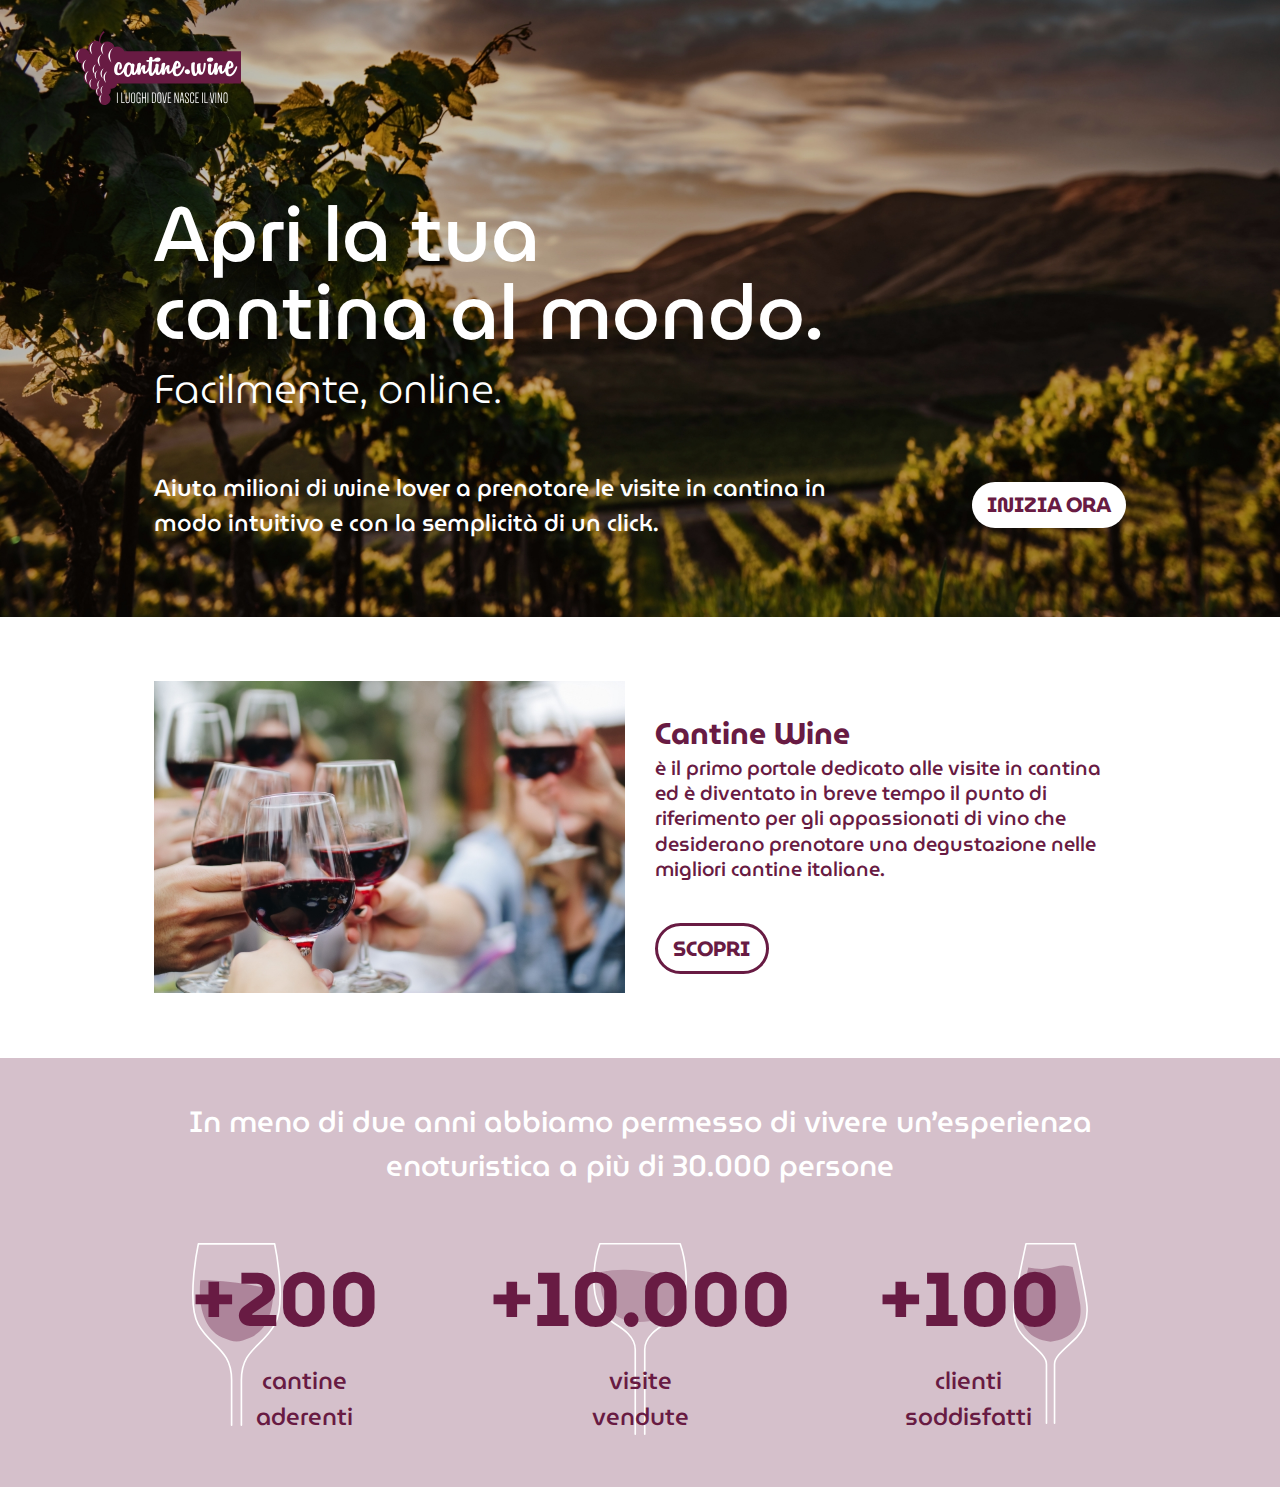
==== docs/index.html @ b85ba3fa "docs" ====
<!DOCTYPE html>
<html lang="en">
<head>
	<meta charset="UTF-8">
	<meta name="viewport" content="width=device-width, initial-scale=1.0">
	<meta http-equiv="X-UA-Compatible" content="ie=edge">
	<title>Cantine</title>
	
	<link href="https://fonts.googleapis.com/css2?family=MuseoModerno:wght@100;300;400;500;600;700;800;900&display=swap" rel="stylesheet">
<link rel="stylesheet" href="css/libs.min.css">
	<link rel="stylesheet" href="css/style.min.css">
</head>
<body>

<!-- start header -->
<header class="header">
	<div class="logo">
		<a href="/">
			<img src="img/logo.svg" alt="">
		</a>
	</div>
	<div class="header__content">
		<div class="container-fluid">
			<h1>Apri <br>la tua 
cantina <br>al mondo. 
</h1>
<div class="sub-title">
	Facilmente, online.
</div>
<div class="header__footer">
	<div class="header__footer-text">
		Aiuta milioni di wine lover a prenotare le visite in cantina in modo intuitivo e con la semplicità di un click. 
	</div>
	<div class="button">
		<a href="">
			INIZIA ORA
		</a>
		
	</div>
</div>
		</div>
		
	</div>
</header>
<!-- end header -->

<!-- start about -->
<section class="about">
	<div class="container-fluid">
		<div class="row">
			<div class="col-md-6">
			<img src="img/img1.jpg" alt="">
		</div>
		<div class="col-md-6">
			<div class="about__content">
				<div class="about-title">
					Cantine Wine 


				</div>
				<p>è il primo portale dedicato alle visite in cantina ed è diventato in breve tempo il punto di riferimento per gli appassionati di vino che desiderano prenotare una degustazione nelle migliori cantine italiane. </p>
				<div class="button button--transparent">
					<a href="">
						SCOPRI
					</a>
				</div>
			</div>
		</div>
		</div>
		
	</div>
</section>
<!-- end about -->

<div class="vine">
	<div class="container-fluid">
		<div class="vine__title">
			In meno di due anni abbiamo permesso di vivere un’esperienza enoturistica a più di 30.000 persone 
		</div>
		<div class="vine__items">
			<div class="vine__item">
				<div class="vine__item-content">
					<div class="vine-item__title">
					+200
				</div>
				<div class="vine-item__text">
					cantine <br>aderenti
				</div>
				<div class="vine-item__img">
					<img src="img/vine1.svg" alt="">
				</div>
				</div>

				
			</div>
			

			<div class="vine__item">
				<div class="vine__item-content">
					<div class="vine-item__title">
					+10.000
				</div>
				<div class="vine-item__text">
					visite <br> vendute
				</div>
				<div class="vine-item__img">
					<img src="img/vine2.svg" alt="">
				</div>
				</div>

				
			</div>

			<div class="vine__item">
				<div class="vine__item-content">
					<div class="vine-item__title">
					+100
				</div>
				<div class="vine-item__text">
					clienti <br>
soddisfatti
				</div>
				<div class="vine-item__img">
					<img src="img/vine3.svg" alt="">
				</div>
				</div>

				
			</div>
		</div>
	</div>
</div>

	<script src="https://ajax.googleapis.com/ajax/libs/jquery/3.4.1/jquery.min.js"></script>
	<script src="js/libs.min.js"></script>
	<script src="js/main.js"></script>
</body>
</html>
---- docs/css/libs.min.css ----
/*!
 * Bootstrap Grid v4.1.3 (https://getbootstrap.com/)
 * Copyright 2011-2018 The Bootstrap Authors
 * Copyright 2011-2018 Twitter, Inc.
 * Licensed under MIT (https://github.com/twbs/bootstrap/blob/master/LICENSE)
 */@-ms-viewport{width:device-width}html{-webkit-box-sizing:border-box;box-sizing:border-box;-ms-overflow-style:scrollbar}*,*::before,*::after{-webkit-box-sizing:inherit;box-sizing:inherit}.container{width:100%;padding-right:15px;padding-left:15px;margin-right:auto;margin-left:auto}@media (min-width: 576px){.container{max-width:540px}}@media (min-width: 768px){.container{max-width:720px}}@media (min-width: 992px){.container{max-width:960px}}@media (min-width: 1200px){.container{max-width:1140px}}.container-fluid{width:100%;padding-right:15px;padding-left:15px;margin-right:auto;margin-left:auto}.row{display:-ms-flexbox;display:-webkit-box;display:flex;-ms-flex-wrap:wrap;flex-wrap:wrap;margin-right:-15px;margin-left:-15px}.no-gutters{margin-right:0;margin-left:0}.no-gutters>.col,.no-gutters>[class*="col-"]{padding-right:0;padding-left:0}.col-1,.col-2,.col-3,.col-4,.col-5,.col-6,.col-7,.col-8,.col-9,.col-10,.col-11,.col-12,.col,.col-auto,.col-sm-1,.col-sm-2,.col-sm-3,.col-sm-4,.col-sm-5,.col-sm-6,.col-sm-7,.col-sm-8,.col-sm-9,.col-sm-10,.col-sm-11,.col-sm-12,.col-sm,.col-sm-auto,.col-md-1,.col-md-2,.col-md-3,.col-md-4,.col-md-5,.col-md-6,.col-md-7,.col-md-8,.col-md-9,.col-md-10,.col-md-11,.col-md-12,.col-md,.col-md-auto,.col-lg-1,.col-lg-2,.col-lg-3,.col-lg-4,.col-lg-5,.col-lg-6,.col-lg-7,.col-lg-8,.col-lg-9,.col-lg-10,.col-lg-11,.col-lg-12,.col-lg,.col-lg-auto,.col-xl-1,.col-xl-2,.col-xl-3,.col-xl-4,.col-xl-5,.col-xl-6,.col-xl-7,.col-xl-8,.col-xl-9,.col-xl-10,.col-xl-11,.col-xl-12,.col-xl,.col-xl-auto{position:relative;width:100%;min-height:1px;padding-right:15px;padding-left:15px}.col{-ms-flex-preferred-size:0;flex-basis:0;-ms-flex-positive:1;-webkit-box-flex:1;flex-grow:1;max-width:100%}.col-auto{-ms-flex:0 0 auto;-webkit-box-flex:0;flex:0 0 auto;width:auto;max-width:none}.col-1{-ms-flex:0 0 8.333333%;-webkit-box-flex:0;flex:0 0 8.333333%;max-width:8.333333%}.col-2{-ms-flex:0 0 16.666667%;-webkit-box-flex:0;flex:0 0 16.666667%;max-width:16.666667%}.col-3{-ms-flex:0 0 25%;-webkit-box-flex:0;flex:0 0 25%;max-width:25%}.col-4{-ms-flex:0 0 33.333333%;-webkit-box-flex:0;flex:0 0 33.333333%;max-width:33.333333%}.col-5{-ms-flex:0 0 41.666667%;-webkit-box-flex:0;flex:0 0 41.666667%;max-width:41.666667%}.col-6{-ms-flex:0 0 50%;-webkit-box-flex:0;flex:0 0 50%;max-width:50%}.col-7{-ms-flex:0 0 58.333333%;-webkit-box-flex:0;flex:0 0 58.333333%;max-width:58.333333%}.col-8{-ms-flex:0 0 66.666667%;-webkit-box-flex:0;flex:0 0 66.666667%;max-width:66.666667%}.col-9{-ms-flex:0 0 75%;-webkit-box-flex:0;flex:0 0 75%;max-width:75%}.col-10{-ms-flex:0 0 83.333333%;-webkit-box-flex:0;flex:0 0 83.333333%;max-width:83.333333%}.col-11{-ms-flex:0 0 91.666667%;-webkit-box-flex:0;flex:0 0 91.666667%;max-width:91.666667%}.col-12{-ms-flex:0 0 100%;-webkit-box-flex:0;flex:0 0 100%;max-width:100%}.order-first{-ms-flex-order:-1;-webkit-box-ordinal-group:0;order:-1}.order-last{-ms-flex-order:13;-webkit-box-ordinal-group:14;order:13}.order-0{-ms-flex-order:0;-webkit-box-ordinal-group:1;order:0}.order-1{-ms-flex-order:1;-webkit-box-ordinal-group:2;order:1}.order-2{-ms-flex-order:2;-webkit-box-ordinal-group:3;order:2}.order-3{-ms-flex-order:3;-webkit-box-ordinal-group:4;order:3}.order-4{-ms-flex-order:4;-webkit-box-ordinal-group:5;order:4}.order-5{-ms-flex-order:5;-webkit-box-ordinal-group:6;order:5}.order-6{-ms-flex-order:6;-webkit-box-ordinal-group:7;order:6}.order-7{-ms-flex-order:7;-webkit-box-ordinal-group:8;order:7}.order-8{-ms-flex-order:8;-webkit-box-ordinal-group:9;order:8}.order-9{-ms-flex-order:9;-webkit-box-ordinal-group:10;order:9}.order-10{-ms-flex-order:10;-webkit-box-ordinal-group:11;order:10}.order-11{-ms-flex-order:11;-webkit-box-ordinal-group:12;order:11}.order-12{-ms-flex-order:12;-webkit-box-ordinal-group:13;order:12}.offset-1{margin-left:8.333333%}.offset-2{margin-left:16.666667%}.offset-3{margin-left:25%}.offset-4{margin-left:33.333333%}.offset-5{margin-left:41.666667%}.offset-6{margin-left:50%}.offset-7{margin-left:58.333333%}.offset-8{margin-left:66.666667%}.offset-9{margin-left:75%}.offset-10{margin-left:83.333333%}.offset-11{margin-left:91.666667%}@media (min-width: 576px){.col-sm{-ms-flex-preferred-size:0;flex-basis:0;-ms-flex-positive:1;-webkit-box-flex:1;flex-grow:1;max-width:100%}.col-sm-auto{-ms-flex:0 0 auto;-webkit-box-flex:0;flex:0 0 auto;width:auto;max-width:none}.col-sm-1{-ms-flex:0 0 8.333333%;-webkit-box-flex:0;flex:0 0 8.333333%;max-width:8.333333%}.col-sm-2{-ms-flex:0 0 16.666667%;-webkit-box-flex:0;flex:0 0 16.666667%;max-width:16.666667%}.col-sm-3{-ms-flex:0 0 25%;-webkit-box-flex:0;flex:0 0 25%;max-width:25%}.col-sm-4{-ms-flex:0 0 33.333333%;-webkit-box-flex:0;flex:0 0 33.333333%;max-width:33.333333%}.col-sm-5{-ms-flex:0 0 41.666667%;-webkit-box-flex:0;flex:0 0 41.666667%;max-width:41.666667%}.col-sm-6{-ms-flex:0 0 50%;-webkit-box-flex:0;flex:0 0 50%;max-width:50%}.col-sm-7{-ms-flex:0 0 58.333333%;-webkit-box-flex:0;flex:0 0 58.333333%;max-width:58.333333%}.col-sm-8{-ms-flex:0 0 66.666667%;-webkit-box-flex:0;flex:0 0 66.666667%;max-width:66.666667%}.col-sm-9{-ms-flex:0 0 75%;-webkit-box-flex:0;flex:0 0 75%;max-width:75%}.col-sm-10{-ms-flex:0 0 83.333333%;-webkit-box-flex:0;flex:0 0 83.333333%;max-width:83.333333%}.col-sm-11{-ms-flex:0 0 91.666667%;-webkit-box-flex:0;flex:0 0 91.666667%;max-width:91.666667%}.col-sm-12{-ms-flex:0 0 100%;-webkit-box-flex:0;flex:0 0 100%;max-width:100%}.order-sm-first{-ms-flex-order:-1;-webkit-box-ordinal-group:0;order:-1}.order-sm-last{-ms-flex-order:13;-webkit-box-ordinal-group:14;order:13}.order-sm-0{-ms-flex-order:0;-webkit-box-ordinal-group:1;order:0}.order-sm-1{-ms-flex-order:1;-webkit-box-ordinal-group:2;order:1}.order-sm-2{-ms-flex-order:2;-webkit-box-ordinal-group:3;order:2}.order-sm-3{-ms-flex-order:3;-webkit-box-ordinal-group:4;order:3}.order-sm-4{-ms-flex-order:4;-webkit-box-ordinal-group:5;order:4}.order-sm-5{-ms-flex-order:5;-webkit-box-ordinal-group:6;order:5}.order-sm-6{-ms-flex-order:6;-webkit-box-ordinal-group:7;order:6}.order-sm-7{-ms-flex-order:7;-webkit-box-ordinal-group:8;order:7}.order-sm-8{-ms-flex-order:8;-webkit-box-ordinal-group:9;order:8}.order-sm-9{-ms-flex-order:9;-webkit-box-ordinal-group:10;order:9}.order-sm-10{-ms-flex-order:10;-webkit-box-ordinal-group:11;order:10}.order-sm-11{-ms-flex-order:11;-webkit-box-ordinal-group:12;order:11}.order-sm-12{-ms-flex-order:12;-webkit-box-ordinal-group:13;order:12}.offset-sm-0{margin-left:0}.offset-sm-1{margin-left:8.333333%}.offset-sm-2{margin-left:16.666667%}.offset-sm-3{margin-left:25%}.offset-sm-4{margin-left:33.333333%}.offset-sm-5{margin-left:41.666667%}.offset-sm-6{margin-left:50%}.offset-sm-7{margin-left:58.333333%}.offset-sm-8{margin-left:66.666667%}.offset-sm-9{margin-left:75%}.offset-sm-10{margin-left:83.333333%}.offset-sm-11{margin-left:91.666667%}}@media (min-width: 768px){.col-md{-ms-flex-preferred-size:0;flex-basis:0;-ms-flex-positive:1;-webkit-box-flex:1;flex-grow:1;max-width:100%}.col-md-auto{-ms-flex:0 0 auto;-webkit-box-flex:0;flex:0 0 auto;width:auto;max-width:none}.col-md-1{-ms-flex:0 0 8.333333%;-webkit-box-flex:0;flex:0 0 8.333333%;max-width:8.333333%}.col-md-2{-ms-flex:0 0 16.666667%;-webkit-box-flex:0;flex:0 0 16.666667%;max-width:16.666667%}.col-md-3{-ms-flex:0 0 25%;-webkit-box-flex:0;flex:0 0 25%;max-width:25%}.col-md-4{-ms-flex:0 0 33.333333%;-webkit-box-flex:0;flex:0 0 33.333333%;max-width:33.333333%}.col-md-5{-ms-flex:0 0 41.666667%;-webkit-box-flex:0;flex:0 0 41.666667%;max-width:41.666667%}.col-md-6{-ms-flex:0 0 50%;-webkit-box-flex:0;flex:0 0 50%;max-width:50%}.col-md-7{-ms-flex:0 0 58.333333%;-webkit-box-flex:0;flex:0 0 58.333333%;max-width:58.333333%}.col-md-8{-ms-flex:0 0 66.666667%;-webkit-box-flex:0;flex:0 0 66.666667%;max-width:66.666667%}.col-md-9{-ms-flex:0 0 75%;-webkit-box-flex:0;flex:0 0 75%;max-width:75%}.col-md-10{-ms-flex:0 0 83.333333%;-webkit-box-flex:0;flex:0 0 83.333333%;max-width:83.333333%}.col-md-11{-ms-flex:0 0 91.666667%;-webkit-box-flex:0;flex:0 0 91.666667%;max-width:91.666667%}.col-md-12{-ms-flex:0 0 100%;-webkit-box-flex:0;flex:0 0 100%;max-width:100%}.order-md-first{-ms-flex-order:-1;-webkit-box-ordinal-group:0;order:-1}.order-md-last{-ms-flex-order:13;-webkit-box-ordinal-group:14;order:13}.order-md-0{-ms-flex-order:0;-webkit-box-ordinal-group:1;order:0}.order-md-1{-ms-flex-order:1;-webkit-box-ordinal-group:2;order:1}.order-md-2{-ms-flex-order:2;-webkit-box-ordinal-group:3;order:2}.order-md-3{-ms-flex-order:3;-webkit-box-ordinal-group:4;order:3}.order-md-4{-ms-flex-order:4;-webkit-box-ordinal-group:5;order:4}.order-md-5{-ms-flex-order:5;-webkit-box-ordinal-group:6;order:5}.order-md-6{-ms-flex-order:6;-webkit-box-ordinal-group:7;order:6}.order-md-7{-ms-flex-order:7;-webkit-box-ordinal-group:8;order:7}.order-md-8{-ms-flex-order:8;-webkit-box-ordinal-group:9;order:8}.order-md-9{-ms-flex-order:9;-webkit-box-ordinal-group:10;order:9}.order-md-10{-ms-flex-order:10;-webkit-box-ordinal-group:11;order:10}.order-md-11{-ms-flex-order:11;-webkit-box-ordinal-group:12;order:11}.order-md-12{-ms-flex-order:12;-webkit-box-ordinal-group:13;order:12}.offset-md-0{margin-left:0}.offset-md-1{margin-left:8.333333%}.offset-md-2{margin-left:16.666667%}.offset-md-3{margin-left:25%}.offset-md-4{margin-left:33.333333%}.offset-md-5{margin-left:41.666667%}.offset-md-6{margin-left:50%}.offset-md-7{margin-left:58.333333%}.offset-md-8{margin-left:66.666667%}.offset-md-9{margin-left:75%}.offset-md-10{margin-left:83.333333%}.offset-md-11{margin-left:91.666667%}}@media (min-width: 992px){.col-lg{-ms-flex-preferred-size:0;flex-basis:0;-ms-flex-positive:1;-webkit-box-flex:1;flex-grow:1;max-width:100%}.col-lg-auto{-ms-flex:0 0 auto;-webkit-box-flex:0;flex:0 0 auto;width:auto;max-width:none}.col-lg-1{-ms-flex:0 0 8.333333%;-webkit-box-flex:0;flex:0 0 8.333333%;max-width:8.333333%}.col-lg-2{-ms-flex:0 0 16.666667%;-webkit-box-flex:0;flex:0 0 16.666667%;max-width:16.666667%}.col-lg-3{-ms-flex:0 0 25%;-webkit-box-flex:0;flex:0 0 25%;max-width:25%}.col-lg-4{-ms-flex:0 0 33.333333%;-webkit-box-flex:0;flex:0 0 33.333333%;max-width:33.333333%}.col-lg-5{-ms-flex:0 0 41.666667%;-webkit-box-flex:0;flex:0 0 41.666667%;max-width:41.666667%}.col-lg-6{-ms-flex:0 0 50%;-webkit-box-flex:0;flex:0 0 50%;max-width:50%}.col-lg-7{-ms-flex:0 0 58.333333%;-webkit-box-flex:0;flex:0 0 58.333333%;max-width:58.333333%}.col-lg-8{-ms-flex:0 0 66.666667%;-webkit-box-flex:0;flex:0 0 66.666667%;max-width:66.666667%}.col-lg-9{-ms-flex:0 0 75%;-webkit-box-flex:0;flex:0 0 75%;max-width:75%}.col-lg-10{-ms-flex:0 0 83.333333%;-webkit-box-flex:0;flex:0 0 83.333333%;max-width:83.333333%}.col-lg-11{-ms-flex:0 0 91.666667%;-webkit-box-flex:0;flex:0 0 91.666667%;max-width:91.666667%}.col-lg-12{-ms-flex:0 0 100%;-webkit-box-flex:0;flex:0 0 100%;max-width:100%}.order-lg-first{-ms-flex-order:-1;-webkit-box-ordinal-group:0;order:-1}.order-lg-last{-ms-flex-order:13;-webkit-box-ordinal-group:14;order:13}.order-lg-0{-ms-flex-order:0;-webkit-box-ordinal-group:1;order:0}.order-lg-1{-ms-flex-order:1;-webkit-box-ordinal-group:2;order:1}.order-lg-2{-ms-flex-order:2;-webkit-box-ordinal-group:3;order:2}.order-lg-3{-ms-flex-order:3;-webkit-box-ordinal-group:4;order:3}.order-lg-4{-ms-flex-order:4;-webkit-box-ordinal-group:5;order:4}.order-lg-5{-ms-flex-order:5;-webkit-box-ordinal-group:6;order:5}.order-lg-6{-ms-flex-order:6;-webkit-box-ordinal-group:7;order:6}.order-lg-7{-ms-flex-order:7;-webkit-box-ordinal-group:8;order:7}.order-lg-8{-ms-flex-order:8;-webkit-box-ordinal-group:9;order:8}.order-lg-9{-ms-flex-order:9;-webkit-box-ordinal-group:10;order:9}.order-lg-10{-ms-flex-order:10;-webkit-box-ordinal-group:11;order:10}.order-lg-11{-ms-flex-order:11;-webkit-box-ordinal-group:12;order:11}.order-lg-12{-ms-flex-order:12;-webkit-box-ordinal-group:13;order:12}.offset-lg-0{margin-left:0}.offset-lg-1{margin-left:8.333333%}.offset-lg-2{margin-left:16.666667%}.offset-lg-3{margin-left:25%}.offset-lg-4{margin-left:33.333333%}.offset-lg-5{margin-left:41.666667%}.offset-lg-6{margin-left:50%}.offset-lg-7{margin-left:58.333333%}.offset-lg-8{margin-left:66.666667%}.offset-lg-9{margin-left:75%}.offset-lg-10{margin-left:83.333333%}.offset-lg-11{margin-left:91.666667%}}@media (min-width: 1200px){.col-xl{-ms-flex-preferred-size:0;flex-basis:0;-ms-flex-positive:1;-webkit-box-flex:1;flex-grow:1;max-width:100%}.col-xl-auto{-ms-flex:0 0 auto;-webkit-box-flex:0;flex:0 0 auto;width:auto;max-width:none}.col-xl-1{-ms-flex:0 0 8.333333%;-webkit-box-flex:0;flex:0 0 8.333333%;max-width:8.333333%}.col-xl-2{-ms-flex:0 0 16.666667%;-webkit-box-flex:0;flex:0 0 16.666667%;max-width:16.666667%}.col-xl-3{-ms-flex:0 0 25%;-webkit-box-flex:0;flex:0 0 25%;max-width:25%}.col-xl-4{-ms-flex:0 0 33.333333%;-webkit-box-flex:0;flex:0 0 33.333333%;max-width:33.333333%}.col-xl-5{-ms-flex:0 0 41.666667%;-webkit-box-flex:0;flex:0 0 41.666667%;max-width:41.666667%}.col-xl-6{-ms-flex:0 0 50%;-webkit-box-flex:0;flex:0 0 50%;max-width:50%}.col-xl-7{-ms-flex:0 0 58.333333%;-webkit-box-flex:0;flex:0 0 58.333333%;max-width:58.333333%}.col-xl-8{-ms-flex:0 0 66.666667%;-webkit-box-flex:0;flex:0 0 66.666667%;max-width:66.666667%}.col-xl-9{-ms-flex:0 0 75%;-webkit-box-flex:0;flex:0 0 75%;max-width:75%}.col-xl-10{-ms-flex:0 0 83.333333%;-webkit-box-flex:0;flex:0 0 83.333333%;max-width:83.333333%}.col-xl-11{-ms-flex:0 0 91.666667%;-webkit-box-flex:0;flex:0 0 91.666667%;max-width:91.666667%}.col-xl-12{-ms-flex:0 0 100%;-webkit-box-flex:0;flex:0 0 100%;max-width:100%}.order-xl-first{-ms-flex-order:-1;-webkit-box-ordinal-group:0;order:-1}.order-xl-last{-ms-flex-order:13;-webkit-box-ordinal-group:14;order:13}.order-xl-0{-ms-flex-order:0;-webkit-box-ordinal-group:1;order:0}.order-xl-1{-ms-flex-order:1;-webkit-box-ordinal-group:2;order:1}.order-xl-2{-ms-flex-order:2;-webkit-box-ordinal-group:3;order:2}.order-xl-3{-ms-flex-order:3;-webkit-box-ordinal-group:4;order:3}.order-xl-4{-ms-flex-order:4;-webkit-box-ordinal-group:5;order:4}.order-xl-5{-ms-flex-order:5;-webkit-box-ordinal-group:6;order:5}.order-xl-6{-ms-flex-order:6;-webkit-box-ordinal-group:7;order:6}.order-xl-7{-ms-flex-order:7;-webkit-box-ordinal-group:8;order:7}.order-xl-8{-ms-flex-order:8;-webkit-box-ordinal-group:9;order:8}.order-xl-9{-ms-flex-order:9;-webkit-box-ordinal-group:10;order:9}.order-xl-10{-ms-flex-order:10;-webkit-box-ordinal-group:11;order:10}.order-xl-11{-ms-flex-order:11;-webkit-box-ordinal-group:12;order:11}.order-xl-12{-ms-flex-order:12;-webkit-box-ordinal-group:13;order:12}.offset-xl-0{margin-left:0}.offset-xl-1{margin-left:8.333333%}.offset-xl-2{margin-left:16.666667%}.offset-xl-3{margin-left:25%}.offset-xl-4{margin-left:33.333333%}.offset-xl-5{margin-left:41.666667%}.offset-xl-6{margin-left:50%}.offset-xl-7{margin-left:58.333333%}.offset-xl-8{margin-left:66.666667%}.offset-xl-9{margin-left:75%}.offset-xl-10{margin-left:83.333333%}.offset-xl-11{margin-left:91.666667%}}.d-none{display:none !important}.d-inline{display:inline !important}.d-inline-block{display:inline-block !important}.d-block{display:block !important}.d-table{display:table !important}.d-table-row{display:table-row !important}.d-table-cell{display:table-cell !important}.d-flex{display:-ms-flexbox !important;display:-webkit-box !important;display:flex !important}.d-inline-flex{display:-ms-inline-flexbox !important;display:-webkit-inline-box !important;display:inline-flex !important}@media (min-width: 576px){.d-sm-none{display:none !important}.d-sm-inline{display:inline !important}.d-sm-inline-block{display:inline-block !important}.d-sm-block{display:block !important}.d-sm-table{display:table !important}.d-sm-table-row{display:table-row !important}.d-sm-table-cell{display:table-cell !important}.d-sm-flex{display:-ms-flexbox !important;display:-webkit-box !important;display:flex !important}.d-sm-inline-flex{display:-ms-inline-flexbox !important;display:-webkit-inline-box !important;display:inline-flex !important}}@media (min-width: 768px){.d-md-none{display:none !important}.d-md-inline{display:inline !important}.d-md-inline-block{display:inline-block !important}.d-md-block{display:block !important}.d-md-table{display:table !important}.d-md-table-row{display:table-row !important}.d-md-table-cell{display:table-cell !important}.d-md-flex{display:-ms-flexbox !important;display:-webkit-box !important;display:flex !important}.d-md-inline-flex{display:-ms-inline-flexbox !important;display:-webkit-inline-box !important;display:inline-flex !important}}@media (min-width: 992px){.d-lg-none{display:none !important}.d-lg-inline{display:inline !important}.d-lg-inline-block{display:inline-block !important}.d-lg-block{display:block !important}.d-lg-table{display:table !important}.d-lg-table-row{display:table-row !important}.d-lg-table-cell{display:table-cell !important}.d-lg-flex{display:-ms-flexbox !important;display:-webkit-box !important;display:flex !important}.d-lg-inline-flex{display:-ms-inline-flexbox !important;display:-webkit-inline-box !important;display:inline-flex !important}}@media (min-width: 1200px){.d-xl-none{display:none !important}.d-xl-inline{display:inline !important}.d-xl-inline-block{display:inline-block !important}.d-xl-block{display:block !important}.d-xl-table{display:table !important}.d-xl-table-row{display:table-row !important}.d-xl-table-cell{display:table-cell !important}.d-xl-flex{display:-ms-flexbox !important;display:-webkit-box !important;display:flex !important}.d-xl-inline-flex{display:-ms-inline-flexbox !important;display:-webkit-inline-box !important;display:inline-flex !important}}@media print{.d-print-none{display:none !important}.d-print-inline{display:inline !important}.d-print-inline-block{display:inline-block !important}.d-print-block{display:block !important}.d-print-table{display:table !important}.d-print-table-row{display:table-row !important}.d-print-table-cell{display:table-cell !important}.d-print-flex{display:-ms-flexbox !important;display:-webkit-box !important;display:flex !important}.d-print-inline-flex{display:-ms-inline-flexbox !important;display:-webkit-inline-box !important;display:inline-flex !important}}.flex-row{-ms-flex-direction:row !important;-webkit-box-orient:horizontal !important;-webkit-box-direction:normal !important;flex-direction:row !important}.flex-column{-ms-flex-direction:column !important;-webkit-box-orient:vertical !important;-webkit-box-direction:normal !important;flex-direction:column !important}.flex-row-reverse{-ms-flex-direction:row-reverse !important;-webkit-box-orient:horizontal !important;-webkit-box-direction:reverse !important;flex-direction:row-reverse !important}.flex-column-reverse{-ms-flex-direction:column-reverse !important;-webkit-box-orient:vertical !important;-webkit-box-direction:reverse !important;flex-direction:column-reverse !important}.flex-wrap{-ms-flex-wrap:wrap !important;flex-wrap:wrap !important}.flex-nowrap{-ms-flex-wrap:nowrap !important;flex-wrap:nowrap !important}.flex-wrap-reverse{-ms-flex-wrap:wrap-reverse !important;flex-wrap:wrap-reverse !important}.flex-fill{-ms-flex:1 1 auto !important;-webkit-box-flex:1 !important;flex:1 1 auto !important}.flex-grow-0{-ms-flex-positive:0 !important;-webkit-box-flex:0 !important;flex-grow:0 !important}.flex-grow-1{-ms-flex-positive:1 !important;-webkit-box-flex:1 !important;flex-grow:1 !important}.flex-shrink-0{-ms-flex-negative:0 !important;flex-shrink:0 !important}.flex-shrink-1{-ms-flex-negative:1 !important;flex-shrink:1 !important}.justify-content-start{-ms-flex-pack:start !important;-webkit-box-pack:start !important;justify-content:flex-start !important}.justify-content-end{-ms-flex-pack:end !important;-webkit-box-pack:end !important;justify-content:flex-end !important}.justify-content-center{-ms-flex-pack:center !important;-webkit-box-pack:center !important;justify-content:center !important}.justify-content-between{-ms-flex-pack:justify !important;-webkit-box-pack:justify !important;justify-content:space-between !important}.justify-content-around{-ms-flex-pack:distribute !important;justify-content:space-around !important}.align-items-start{-ms-flex-align:start !important;-webkit-box-align:start !important;align-items:flex-start !important}.align-items-end{-ms-flex-align:end !important;-webkit-box-align:end !important;align-items:flex-end !important}.align-items-center{-ms-flex-align:center !important;-webkit-box-align:center !important;align-items:center !important}.align-items-baseline{-ms-flex-align:baseline !important;-webkit-box-align:baseline !important;align-items:baseline !important}.align-items-stretch{-ms-flex-align:stretch !important;-webkit-box-align:stretch !important;align-items:stretch !important}.align-content-start{-ms-flex-line-pack:start !important;align-content:flex-start !important}.align-content-end{-ms-flex-line-pack:end !important;align-content:flex-end !important}.align-content-center{-ms-flex-line-pack:center !important;align-content:center !important}.align-content-between{-ms-flex-line-pack:justify !important;align-content:space-between !important}.align-content-around{-ms-flex-line-pack:distribute !important;align-content:space-around !important}.align-content-stretch{-ms-flex-line-pack:stretch !important;align-content:stretch !important}.align-self-auto{-ms-flex-item-align:auto !important;align-self:auto !important}.align-self-start{-ms-flex-item-align:start !important;align-self:flex-start !important}.align-self-end{-ms-flex-item-align:end !important;align-self:flex-end !important}.align-self-center{-ms-flex-item-align:center !important;align-self:center !important}.align-self-baseline{-ms-flex-item-align:baseline !important;align-self:baseline !important}.align-self-stretch{-ms-flex-item-align:stretch !important;align-self:stretch !important}@media (min-width: 576px){.flex-sm-row{-ms-flex-direction:row !important;-webkit-box-orient:horizontal !important;-webkit-box-direction:normal !important;flex-direction:row !important}.flex-sm-column{-ms-flex-direction:column !important;-webkit-box-orient:vertical !important;-webkit-box-direction:normal !important;flex-direction:column !important}.flex-sm-row-reverse{-ms-flex-direction:row-reverse !important;-webkit-box-orient:horizontal !important;-webkit-box-direction:reverse !important;flex-direction:row-reverse !important}.flex-sm-column-reverse{-ms-flex-direction:column-reverse !important;-webkit-box-orient:vertical !important;-webkit-box-direction:reverse !important;flex-direction:column-reverse !important}.flex-sm-wrap{-ms-flex-wrap:wrap !important;flex-wrap:wrap !important}.flex-sm-nowrap{-ms-flex-wrap:nowrap !important;flex-wrap:nowrap !important}.flex-sm-wrap-reverse{-ms-flex-wrap:wrap-reverse !important;flex-wrap:wrap-reverse !important}.flex-sm-fill{-ms-flex:1 1 auto !important;-webkit-box-flex:1 !important;flex:1 1 auto !important}.flex-sm-grow-0{-ms-flex-positive:0 !important;-webkit-box-flex:0 !important;flex-grow:0 !important}.flex-sm-grow-1{-ms-flex-positive:1 !important;-webkit-box-flex:1 !important;flex-grow:1 !important}.flex-sm-shrink-0{-ms-flex-negative:0 !important;flex-shrink:0 !important}.flex-sm-shrink-1{-ms-flex-negative:1 !important;flex-shrink:1 !important}.justify-content-sm-start{-ms-flex-pack:start !important;-webkit-box-pack:start !important;justify-content:flex-start !important}.justify-content-sm-end{-ms-flex-pack:end !important;-webkit-box-pack:end !important;justify-content:flex-end !important}.justify-content-sm-center{-ms-flex-pack:center !important;-webkit-box-pack:center !important;justify-content:center !important}.justify-content-sm-between{-ms-flex-pack:justify !important;-webkit-box-pack:justify !important;justify-content:space-between !important}.justify-content-sm-around{-ms-flex-pack:distribute !important;justify-content:space-around !important}.align-items-sm-start{-ms-flex-align:start !important;-webkit-box-align:start !important;align-items:flex-start !important}.align-items-sm-end{-ms-flex-align:end !important;-webkit-box-align:end !important;align-items:flex-end !important}.align-items-sm-center{-ms-flex-align:center !important;-webkit-box-align:center !important;align-items:center !important}.align-items-sm-baseline{-ms-flex-align:baseline !important;-webkit-box-align:baseline !important;align-items:baseline !important}.align-items-sm-stretch{-ms-flex-align:stretch !important;-webkit-box-align:stretch !important;align-items:stretch !important}.align-content-sm-start{-ms-flex-line-pack:start !important;align-content:flex-start !important}.align-content-sm-end{-ms-flex-line-pack:end !important;align-content:flex-end !important}.align-content-sm-center{-ms-flex-line-pack:center !important;align-content:center !important}.align-content-sm-between{-ms-flex-line-pack:justify !important;align-content:space-between !important}.align-content-sm-around{-ms-flex-line-pack:distribute !important;align-content:space-around !important}.align-content-sm-stretch{-ms-flex-line-pack:stretch !important;align-content:stretch !important}.align-self-sm-auto{-ms-flex-item-align:auto !important;align-self:auto !important}.align-self-sm-start{-ms-flex-item-align:start !important;align-self:flex-start !important}.align-self-sm-end{-ms-flex-item-align:end !important;align-self:flex-end !important}.align-self-sm-center{-ms-flex-item-align:center !important;align-self:center !important}.align-self-sm-baseline{-ms-flex-item-align:baseline !important;align-self:baseline !important}.align-self-sm-stretch{-ms-flex-item-align:stretch !important;align-self:stretch !important}}@media (min-width: 768px){.flex-md-row{-ms-flex-direction:row !important;-webkit-box-orient:horizontal !important;-webkit-box-direction:normal !important;flex-direction:row !important}.flex-md-column{-ms-flex-direction:column !important;-webkit-box-orient:vertical !important;-webkit-box-direction:normal !important;flex-direction:column !important}.flex-md-row-reverse{-ms-flex-direction:row-reverse !important;-webkit-box-orient:horizontal !important;-webkit-box-direction:reverse !important;flex-direction:row-reverse !important}.flex-md-column-reverse{-ms-flex-direction:column-reverse !important;-webkit-box-orient:vertical !important;-webkit-box-direction:reverse !important;flex-direction:column-reverse !important}.flex-md-wrap{-ms-flex-wrap:wrap !important;flex-wrap:wrap !important}.flex-md-nowrap{-ms-flex-wrap:nowrap !important;flex-wrap:nowrap !important}.flex-md-wrap-reverse{-ms-flex-wrap:wrap-reverse !important;flex-wrap:wrap-reverse !important}.flex-md-fill{-ms-flex:1 1 auto !important;-webkit-box-flex:1 !important;flex:1 1 auto !important}.flex-md-grow-0{-ms-flex-positive:0 !important;-webkit-box-flex:0 !important;flex-grow:0 !important}.flex-md-grow-1{-ms-flex-positive:1 !important;-webkit-box-flex:1 !important;flex-grow:1 !important}.flex-md-shrink-0{-ms-flex-negative:0 !important;flex-shrink:0 !important}.flex-md-shrink-1{-ms-flex-negative:1 !important;flex-shrink:1 !important}.justify-content-md-start{-ms-flex-pack:start !important;-webkit-box-pack:start !important;justify-content:flex-start !important}.justify-content-md-end{-ms-flex-pack:end !important;-webkit-box-pack:end !important;justify-content:flex-end !important}.justify-content-md-center{-ms-flex-pack:center !important;-webkit-box-pack:center !important;justify-content:center !important}.justify-content-md-between{-ms-flex-pack:justify !important;-webkit-box-pack:justify !important;justify-content:space-between !important}.justify-content-md-around{-ms-flex-pack:distribute !important;justify-content:space-around !important}.align-items-md-start{-ms-flex-align:start !important;-webkit-box-align:start !important;align-items:flex-start !important}.align-items-md-end{-ms-flex-align:end !important;-webkit-box-align:end !important;align-items:flex-end !important}.align-items-md-center{-ms-flex-align:center !important;-webkit-box-align:center !important;align-items:center !important}.align-items-md-baseline{-ms-flex-align:baseline !important;-webkit-box-align:baseline !important;align-items:baseline !important}.align-items-md-stretch{-ms-flex-align:stretch !important;-webkit-box-align:stretch !important;align-items:stretch !important}.align-content-md-start{-ms-flex-line-pack:start !important;align-content:flex-start !important}.align-content-md-end{-ms-flex-line-pack:end !important;align-content:flex-end !important}.align-content-md-center{-ms-flex-line-pack:center !important;align-content:center !important}.align-content-md-between{-ms-flex-line-pack:justify !important;align-content:space-between !important}.align-content-md-around{-ms-flex-line-pack:distribute !important;align-content:space-around !important}.align-content-md-stretch{-ms-flex-line-pack:stretch !important;align-content:stretch !important}.align-self-md-auto{-ms-flex-item-align:auto !important;align-self:auto !important}.align-self-md-start{-ms-flex-item-align:start !important;align-self:flex-start !important}.align-self-md-end{-ms-flex-item-align:end !important;align-self:flex-end !important}.align-self-md-center{-ms-flex-item-align:center !important;align-self:center !important}.align-self-md-baseline{-ms-flex-item-align:baseline !important;align-self:baseline !important}.align-self-md-stretch{-ms-flex-item-align:stretch !important;align-self:stretch !important}}@media (min-width: 992px){.flex-lg-row{-ms-flex-direction:row !important;-webkit-box-orient:horizontal !important;-webkit-box-direction:normal !important;flex-direction:row !important}.flex-lg-column{-ms-flex-direction:column !important;-webkit-box-orient:vertical !important;-webkit-box-direction:normal !important;flex-direction:column !important}.flex-lg-row-reverse{-ms-flex-direction:row-reverse !important;-webkit-box-orient:horizontal !important;-webkit-box-direction:reverse !important;flex-direction:row-reverse !important}.flex-lg-column-reverse{-ms-flex-direction:column-reverse !important;-webkit-box-orient:vertical !important;-webkit-box-direction:reverse !important;flex-direction:column-reverse !important}.flex-lg-wrap{-ms-flex-wrap:wrap !important;flex-wrap:wrap !important}.flex-lg-nowrap{-ms-flex-wrap:nowrap !important;flex-wrap:nowrap !important}.flex-lg-wrap-reverse{-ms-flex-wrap:wrap-reverse !important;flex-wrap:wrap-reverse !important}.flex-lg-fill{-ms-flex:1 1 auto !important;-webkit-box-flex:1 !important;flex:1 1 auto !important}.flex-lg-grow-0{-ms-flex-positive:0 !important;-webkit-box-flex:0 !important;flex-grow:0 !important}.flex-lg-grow-1{-ms-flex-positive:1 !important;-webkit-box-flex:1 !important;flex-grow:1 !important}.flex-lg-shrink-0{-ms-flex-negative:0 !important;flex-shrink:0 !important}.flex-lg-shrink-1{-ms-flex-negative:1 !important;flex-shrink:1 !important}.justify-content-lg-start{-ms-flex-pack:start !important;-webkit-box-pack:start !important;justify-content:flex-start !important}.justify-content-lg-end{-ms-flex-pack:end !important;-webkit-box-pack:end !important;justify-content:flex-end !important}.justify-content-lg-center{-ms-flex-pack:center !important;-webkit-box-pack:center !important;justify-content:center !important}.justify-content-lg-between{-ms-flex-pack:justify !important;-webkit-box-pack:justify !important;justify-content:space-between !important}.justify-content-lg-around{-ms-flex-pack:distribute !important;justify-content:space-around !important}.align-items-lg-start{-ms-flex-align:start !important;-webkit-box-align:start !important;align-items:flex-start !important}.align-items-lg-end{-ms-flex-align:end !important;-webkit-box-align:end !important;align-items:flex-end !important}.align-items-lg-center{-ms-flex-align:center !important;-webkit-box-align:center !important;align-items:center !important}.align-items-lg-baseline{-ms-flex-align:baseline !important;-webkit-box-align:baseline !important;align-items:baseline !important}.align-items-lg-stretch{-ms-flex-align:stretch !important;-webkit-box-align:stretch !important;align-items:stretch !important}.align-content-lg-start{-ms-flex-line-pack:start !important;align-content:flex-start !important}.align-content-lg-end{-ms-flex-line-pack:end !important;align-content:flex-end !important}.align-content-lg-center{-ms-flex-line-pack:center !important;align-content:center !important}.align-content-lg-between{-ms-flex-line-pack:justify !important;align-content:space-between !important}.align-content-lg-around{-ms-flex-line-pack:distribute !important;align-content:space-around !important}.align-content-lg-stretch{-ms-flex-line-pack:stretch !important;align-content:stretch !important}.align-self-lg-auto{-ms-flex-item-align:auto !important;align-self:auto !important}.align-self-lg-start{-ms-flex-item-align:start !important;align-self:flex-start !important}.align-self-lg-end{-ms-flex-item-align:end !important;align-self:flex-end !important}.align-self-lg-center{-ms-flex-item-align:center !important;align-self:center !important}.align-self-lg-baseline{-ms-flex-item-align:baseline !important;align-self:baseline !important}.align-self-lg-stretch{-ms-flex-item-align:stretch !important;align-self:stretch !important}}@media (min-width: 1200px){.flex-xl-row{-ms-flex-direction:row !important;-webkit-box-orient:horizontal !important;-webkit-box-direction:normal !important;flex-direction:row !important}.flex-xl-column{-ms-flex-direction:column !important;-webkit-box-orient:vertical !important;-webkit-box-direction:normal !important;flex-direction:column !important}.flex-xl-row-reverse{-ms-flex-direction:row-reverse !important;-webkit-box-orient:horizontal !important;-webkit-box-direction:reverse !important;flex-direction:row-reverse !important}.flex-xl-column-reverse{-ms-flex-direction:column-reverse !important;-webkit-box-orient:vertical !important;-webkit-box-direction:reverse !important;flex-direction:column-reverse !important}.flex-xl-wrap{-ms-flex-wrap:wrap !important;flex-wrap:wrap !important}.flex-xl-nowrap{-ms-flex-wrap:nowrap !important;flex-wrap:nowrap !important}.flex-xl-wrap-reverse{-ms-flex-wrap:wrap-reverse !important;flex-wrap:wrap-reverse !important}.flex-xl-fill{-ms-flex:1 1 auto !important;-webkit-box-flex:1 !important;flex:1 1 auto !important}.flex-xl-grow-0{-ms-flex-positive:0 !important;-webkit-box-flex:0 !important;flex-grow:0 !important}.flex-xl-grow-1{-ms-flex-positive:1 !important;-webkit-box-flex:1 !important;flex-grow:1 !important}.flex-xl-shrink-0{-ms-flex-negative:0 !important;flex-shrink:0 !important}.flex-xl-shrink-1{-ms-flex-negative:1 !important;flex-shrink:1 !important}.justify-content-xl-start{-ms-flex-pack:start !important;-webkit-box-pack:start !important;justify-content:flex-start !important}.justify-content-xl-end{-ms-flex-pack:end !important;-webkit-box-pack:end !important;justify-content:flex-end !important}.justify-content-xl-center{-ms-flex-pack:center !important;-webkit-box-pack:center !important;justify-content:center !important}.justify-content-xl-between{-ms-flex-pack:justify !important;-webkit-box-pack:justify !important;justify-content:space-between !important}.justify-content-xl-around{-ms-flex-pack:distribute !important;justify-content:space-around !important}.align-items-xl-start{-ms-flex-align:start !important;-webkit-box-align:start !important;align-items:flex-start !important}.align-items-xl-end{-ms-flex-align:end !important;-webkit-box-align:end !important;align-items:flex-end !important}.align-items-xl-center{-ms-flex-align:center !important;-webkit-box-align:center !important;align-items:center !important}.align-items-xl-baseline{-ms-flex-align:baseline !important;-webkit-box-align:baseline !important;align-items:baseline !important}.align-items-xl-stretch{-ms-flex-align:stretch !important;-webkit-box-align:stretch !important;align-items:stretch !important}.align-content-xl-start{-ms-flex-line-pack:start !important;align-content:flex-start !important}.align-content-xl-end{-ms-flex-line-pack:end !important;align-content:flex-end !important}.align-content-xl-center{-ms-flex-line-pack:center !important;align-content:center !important}.align-content-xl-between{-ms-flex-line-pack:justify !important;align-content:space-between !important}.align-content-xl-around{-ms-flex-line-pack:distribute !important;align-content:space-around !important}.align-content-xl-stretch{-ms-flex-line-pack:stretch !important;align-content:stretch !important}.align-self-xl-auto{-ms-flex-item-align:auto !important;align-self:auto !important}.align-self-xl-start{-ms-flex-item-align:start !important;align-self:flex-start !important}.align-self-xl-end{-ms-flex-item-align:end !important;align-self:flex-end !important}.align-self-xl-center{-ms-flex-item-align:center !important;align-self:center !important}.align-self-xl-baseline{-ms-flex-item-align:baseline !important;align-self:baseline !important}.align-self-xl-stretch{-ms-flex-item-align:stretch !important;align-self:stretch !important}}/*!
 * Bootstrap Reboot v4.1.3 (https://getbootstrap.com/)
 * Copyright 2011-2018 The Bootstrap Authors
 * Copyright 2011-2018 Twitter, Inc.
 * Licensed under MIT (https://github.com/twbs/bootstrap/blob/master/LICENSE)
 * Forked from Normalize.css, licensed MIT (https://github.com/necolas/normalize.css/blob/master/LICENSE.md)
 */*,*::before,*::after{-webkit-box-sizing:border-box;box-sizing:border-box}html{font-family:sans-serif;line-height:1.15;-webkit-text-size-adjust:100%;-ms-text-size-adjust:100%;-ms-overflow-style:scrollbar;-webkit-tap-highlight-color:rgba(0,0,0,0)}@-ms-viewport{width:device-width}article,aside,figcaption,figure,footer,header,hgroup,main,nav,section{display:block}body{margin:0;font-family:-apple-system, BlinkMacSystemFont, "Segoe UI", Roboto, "Helvetica Neue", Arial, sans-serif, "Apple Color Emoji", "Segoe UI Emoji", "Segoe UI Symbol", "Noto Color Emoji";font-size:1rem;font-weight:400;line-height:1.5;color:#212529;text-align:left;background-color:#fff}[tabindex="-1"]:focus{outline:0 !important}hr{-webkit-box-sizing:content-box;box-sizing:content-box;height:0;overflow:visible}h1,h2,h3,h4,h5,h6{margin-top:0;margin-bottom:0.5rem}p{margin-top:0;margin-bottom:1rem}abbr[title],abbr[data-original-title]{text-decoration:underline;-webkit-text-decoration:underline dotted;text-decoration:underline dotted;cursor:help;border-bottom:0}address{margin-bottom:1rem;font-style:normal;line-height:inherit}ol,ul,dl{margin-top:0;margin-bottom:1rem}ol ol,ul ul,ol ul,ul ol{margin-bottom:0}dt{font-weight:700}dd{margin-bottom:.5rem;margin-left:0}blockquote{margin:0 0 1rem}dfn{font-style:italic}b,strong{font-weight:bolder}small{font-size:80%}sub,sup{position:relative;font-size:75%;line-height:0;vertical-align:baseline}sub{bottom:-.25em}sup{top:-.5em}a{color:#007bff;text-decoration:none;background-color:transparent;-webkit-text-decoration-skip:objects}a:hover{color:#0056b3;text-decoration:underline}a:not([href]):not([tabindex]){color:inherit;text-decoration:none}a:not([href]):not([tabindex]):hover,a:not([href]):not([tabindex]):focus{color:inherit;text-decoration:none}a:not([href]):not([tabindex]):focus{outline:0}pre,code,kbd,samp{font-family:SFMono-Regular, Menlo, Monaco, Consolas, "Liberation Mono", "Courier New", monospace;font-size:1em}pre{margin-top:0;margin-bottom:1rem;overflow:auto;-ms-overflow-style:scrollbar}figure{margin:0 0 1rem}img{vertical-align:middle;border-style:none}svg{overflow:hidden;vertical-align:middle}table{border-collapse:collapse}caption{padding-top:0.75rem;padding-bottom:0.75rem;color:#6c757d;text-align:left;caption-side:bottom}th{text-align:inherit}label{display:inline-block;margin-bottom:0.5rem}button{border-radius:0}button:focus{outline:1px dotted;outline:5px auto -webkit-focus-ring-color}input,button,select,optgroup,textarea{margin:0;font-family:inherit;font-size:inherit;line-height:inherit}button,input{overflow:visible}button,select{text-transform:none}button,html [type="button"],[type="reset"],[type="submit"]{-webkit-appearance:button}button::-moz-focus-inner,[type="button"]::-moz-focus-inner,[type="reset"]::-moz-focus-inner,[type="submit"]::-moz-focus-inner{padding:0;border-style:none}input[type="radio"],input[type="checkbox"]{-webkit-box-sizing:border-box;box-sizing:border-box;padding:0}input[type="date"],input[type="time"],input[type="datetime-local"],input[type="month"]{-webkit-appearance:listbox}textarea{overflow:auto;resize:vertical}fieldset{min-width:0;padding:0;margin:0;border:0}legend{display:block;width:100%;max-width:100%;padding:0;margin-bottom:.5rem;font-size:1.5rem;line-height:inherit;color:inherit;white-space:normal}progress{vertical-align:baseline}[type="number"]::-webkit-inner-spin-button,[type="number"]::-webkit-outer-spin-button{height:auto}[type="search"]{outline-offset:-2px;-webkit-appearance:none}[type="search"]::-webkit-search-cancel-button,[type="search"]::-webkit-search-decoration{-webkit-appearance:none}::-webkit-file-upload-button{font:inherit;-webkit-appearance:button}output{display:inline-block}summary{display:list-item;cursor:pointer}template{display:none}[hidden]{display:none !important}
---- docs/css/style.min.css ----
body{font-family:"MuseoModerno",sans-serif;font-weight:500}h1{font-weight:500;font-size:5.990vw;line-height:6.094vw;max-width:53vw}h1 br{display:none}a,a:hover{text-decoration:none}.button a{color:#681B43;font-size:1.615vw;font-weight:700;text-transform:uppercase;font-weight:700;background:#fff;font-size:1.614vw;padding:0.5vw 1.2vw;border-radius:5vw}.button.button--transparent a{border:3px solid #681B43;background:transparent}.sub-title{font-weight:300;font-size:3.125vw}.container-fluid{max-width:78.333vw}.header{padding-top:2.448vw;background:url("../img/bg.jpg");background-size:cover;background-position:center}.logo{padding-left:5.885vw}.logo img{width:12.917vw}.header__content{padding-top:7vw;padding-bottom:6vw;color:#fff}.header__footer-text{font-size:1.823vw;font-weight:500;max-width:58vw}.header__footer{display:-webkit-box;display:-ms-flexbox;display:flex;-webkit-box-pack:justify;-ms-flex-pack:justify;justify-content:space-between;-webkit-box-align:center;-ms-flex-align:center;align-items:center;padding-top:4vw}.about{padding:5.052vw 0;color:#681B43}.about img{width:100%}.about p{font-size:1.563vw;font-weight:500;line-height:1.979vw}.about .button{margin-top:2.708vw}.about__content{height:100%;display:-webkit-box;display:-ms-flexbox;display:flex;-webkit-box-orient:vertical;-webkit-box-direction:normal;-ms-flex-direction:column;flex-direction:column;-webkit-box-pack:center;-ms-flex-pack:center;justify-content:center}.about-title{font-size:2.344vw;font-weight:700}.vine{background:rgba(104,27,67,0.28);padding-top:3.281vw;padding-bottom:4.063vw}.vine__title{font-size:2.292vw;color:#fff;text-align:center;font-weight:500}.vine__items{display:-webkit-box;display:-ms-flexbox;display:flex;-webkit-box-pack:justify;-ms-flex-pack:justify;justify-content:space-between;max-width:70vw;margin:0 auto}.vine__item:first-child img{width:6.979vw}.vine__item:first-child .vine-item__text{left:5vw}.vine__item{margin-top:4.271vw;width:33.33%;position:relative;display:-webkit-box;display:-ms-flexbox;display:flex}.vine-item__title{font-size:5.938vw;color:#681B43;position:absolute;font-weight:700}.vine-item__text{position:absolute;text-align:center;color:#681B43;font-size:1.875vw;bottom:0}.vine__item:nth-child(2){display:-webkit-box;display:-ms-flexbox;display:flex;-webkit-box-pack:center;-ms-flex-pack:center;justify-content:center}.vine__item:nth-child(2) img{width:7.292vw}.vine__item:nth-child(2) .vine-item__title{left:50%;-webkit-transform:translate(-50%);-ms-transform:translate(-50%);transform:translate(-50%)}.vine__item:nth-child(2) .vine-item__text{left:50%;-webkit-transform:translate(-50%);-ms-transform:translate(-50%);transform:translate(-50%)}.vine__item:nth-child(3){display:-webkit-box;display:-ms-flexbox;display:flex;-webkit-box-pack:end;-ms-flex-pack:end;justify-content:flex-end}.vine__item:nth-child(3) .vine-item__title{left:7vw}.vine__item:nth-child(3) .vine-item__text{left:9vw}.vine__item:nth-child(3) img{width:5.885vw}@media only screen and (max-width: 768px){.logo{padding-left:6.133vw}.logo img{width:30.133vw}.header{padding-top:8vw}.header__content{padding-top:38.133vw;text-align:center;padding-bottom:15.733vw}.header__content h1{margin:0 auto;font-size:10.400vw;max-width:100vw;line-height:10.667vw}.header__content h1 br{display:block}.sub-title{font-size:5.333vw;font-weight:300}.header__footer{-webkit-box-orient:vertical;-webkit-box-direction:normal;-ms-flex-direction:column;flex-direction:column;padding-top:18.400vw}.header__footer .button{padding-top:6.4vw}.header__footer-text{font-size:3.733vw;max-width:75vw}.button a{font-size:5.067vw;padding:1.867vw 8.533vw;border-radius:10vw}.container-fluid{max-width:100vw}.about__content{padding-top:6.250vw}.about-title{font-size:6.563vw}.about p{font-size:5.313vw;line-height:6.563vw}.about{padding-top:7.413vw;padding-bottom:6.933vw}.vine{padding-top:9.867vw;padding-bottom:9.867vw}.vine__title{font-size:5.067vw;margin-bottom:6.667vw}.vine__items{-webkit-box-orient:vertical;-webkit-box-direction:normal;-ms-flex-direction:column;flex-direction:column;max-width:85vw}.vine__item{width:100%;margin-top:0}.vine__item:first-child img{width:17.168vw}.vine-item__title{font-size:13.6vw}.vine__item .vine-item__text{font-size:4.533vw;bottom:4vw}.vine__item .vine-item__text br{display:none}.vine__item:first-child .vine-item__text{left:9vw}.vine__item:first-child .vine-item__title{top:8vw;left:8vw}.vine__item:nth-child(2){display:-webkit-box;display:-ms-flexbox;display:flex;-webkit-box-pack:end;-ms-flex-pack:end;justify-content:flex-end}.vine__item:nth-child(2) img{width:17.067vw}.vine__item:nth-child(2) .vine-item__title{left:100%;top:50%;-webkit-transform:translateX(-100%) translateY(-50%);-ms-transform:translateX(-100%) translateY(-50%);transform:translateX(-100%) translateY(-50%)}.vine__item:nth-child(2) .vine-item__text{left:60%}.vine__item:nth-child(3){-webkit-box-pack:start;-ms-flex-pack:start;justify-content:flex-start}.vine__item:nth-child(3) img{width:14.667vw}.vine__item:nth-child(3) .vine-item__title{top:8vw}}@media only screen and (max-width: 360px){.header__content h1{font-size:10vw}}
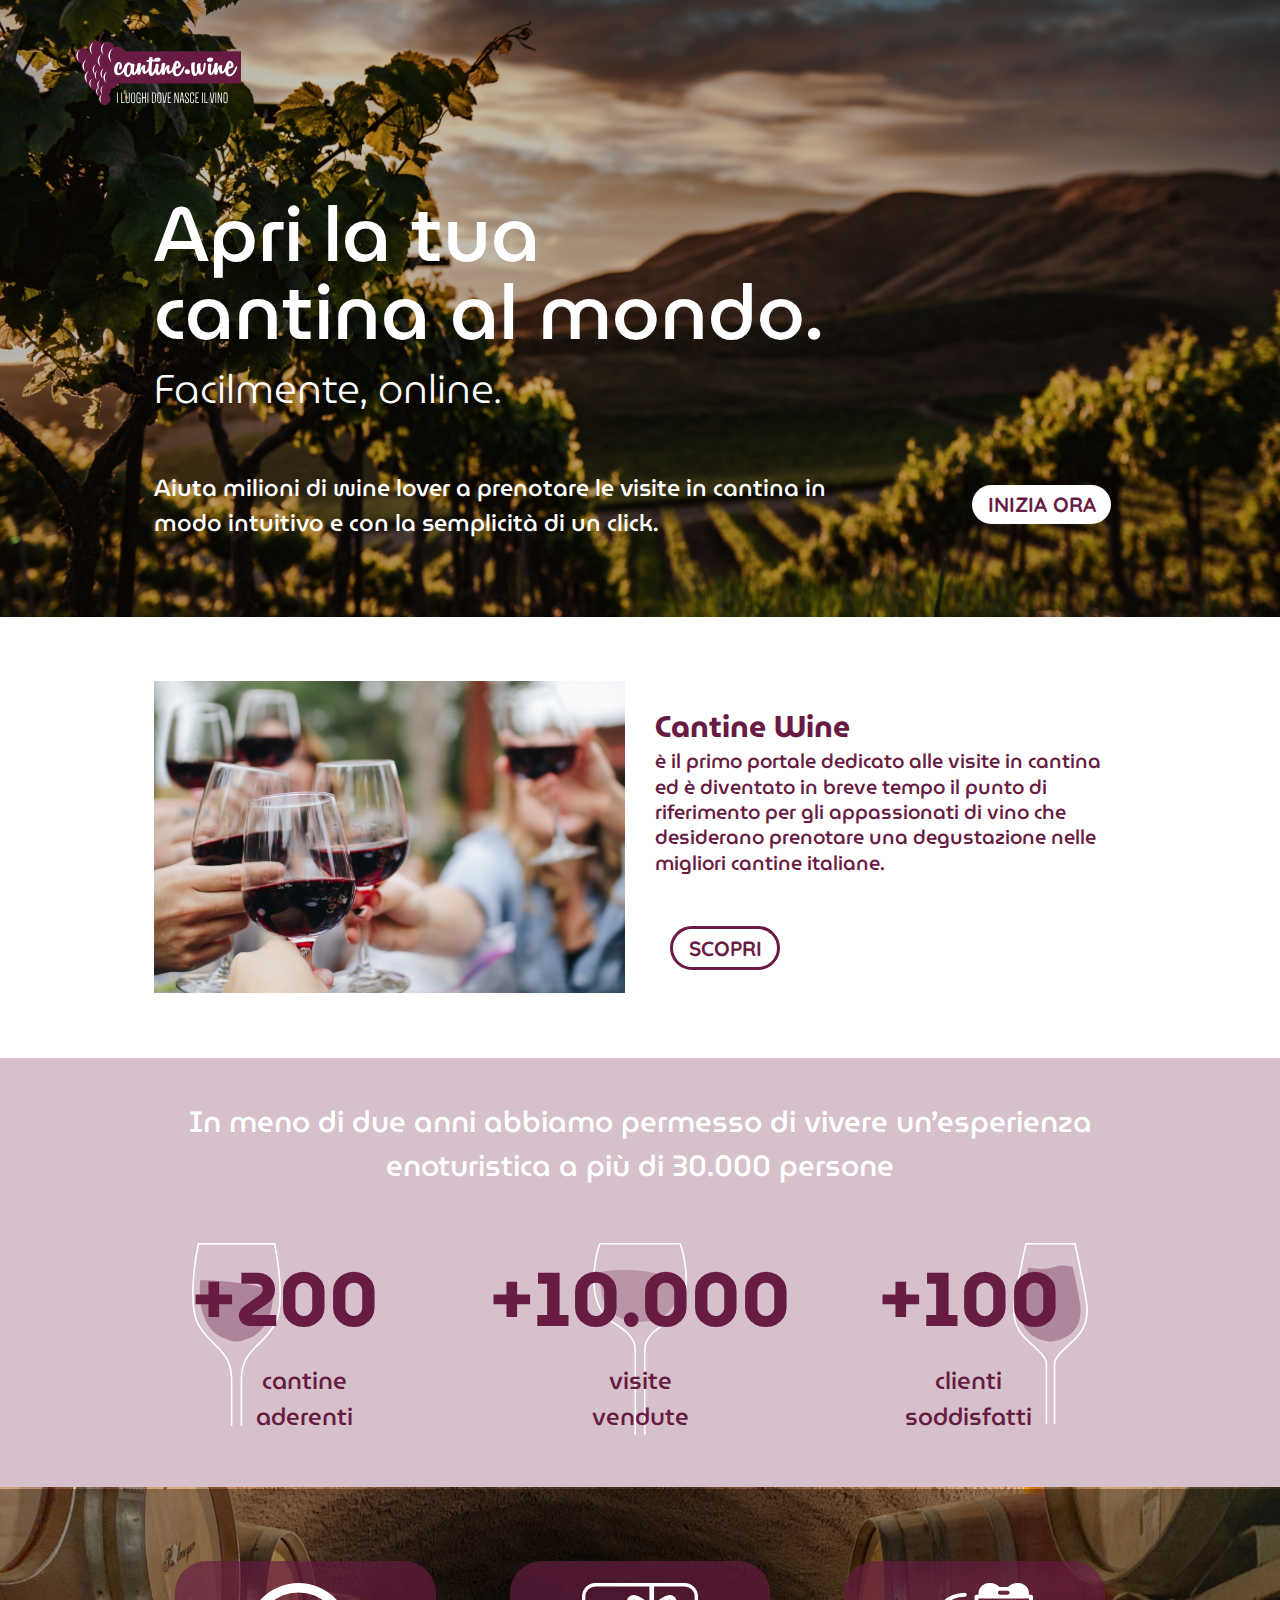
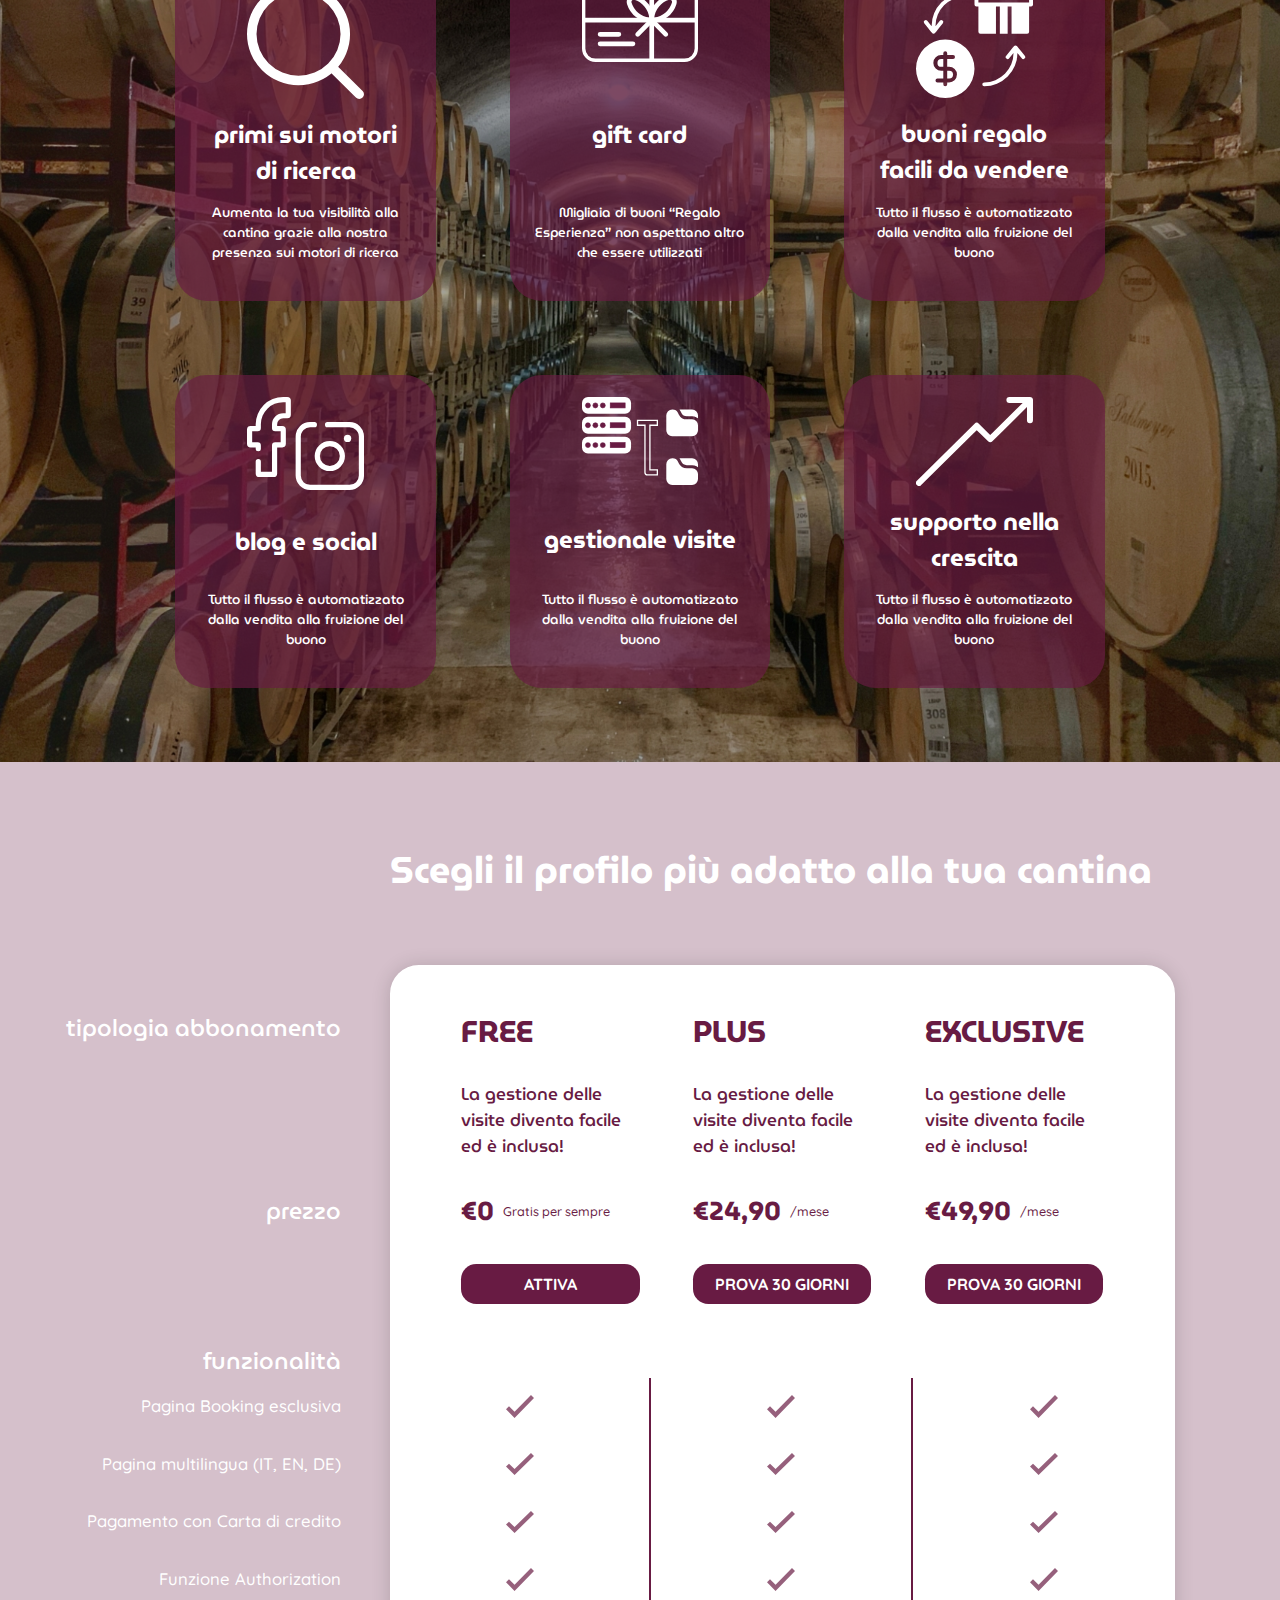
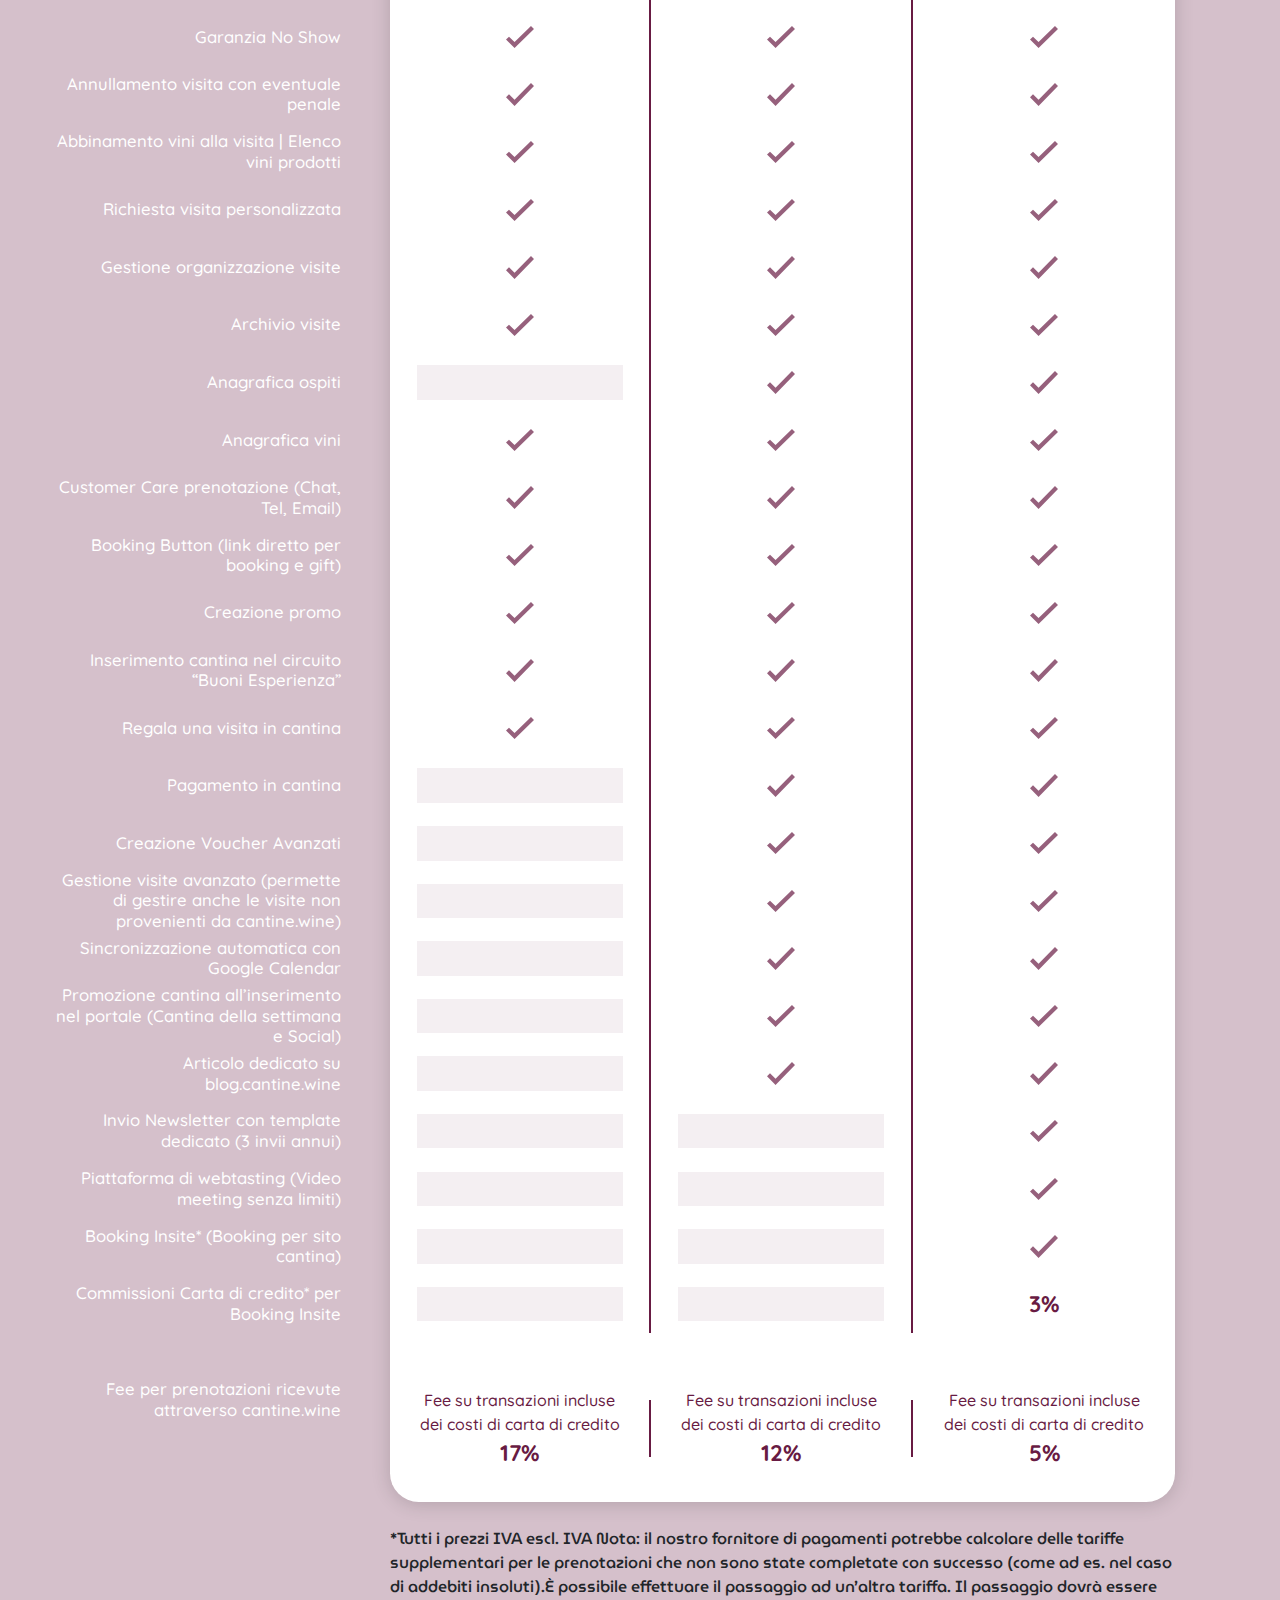
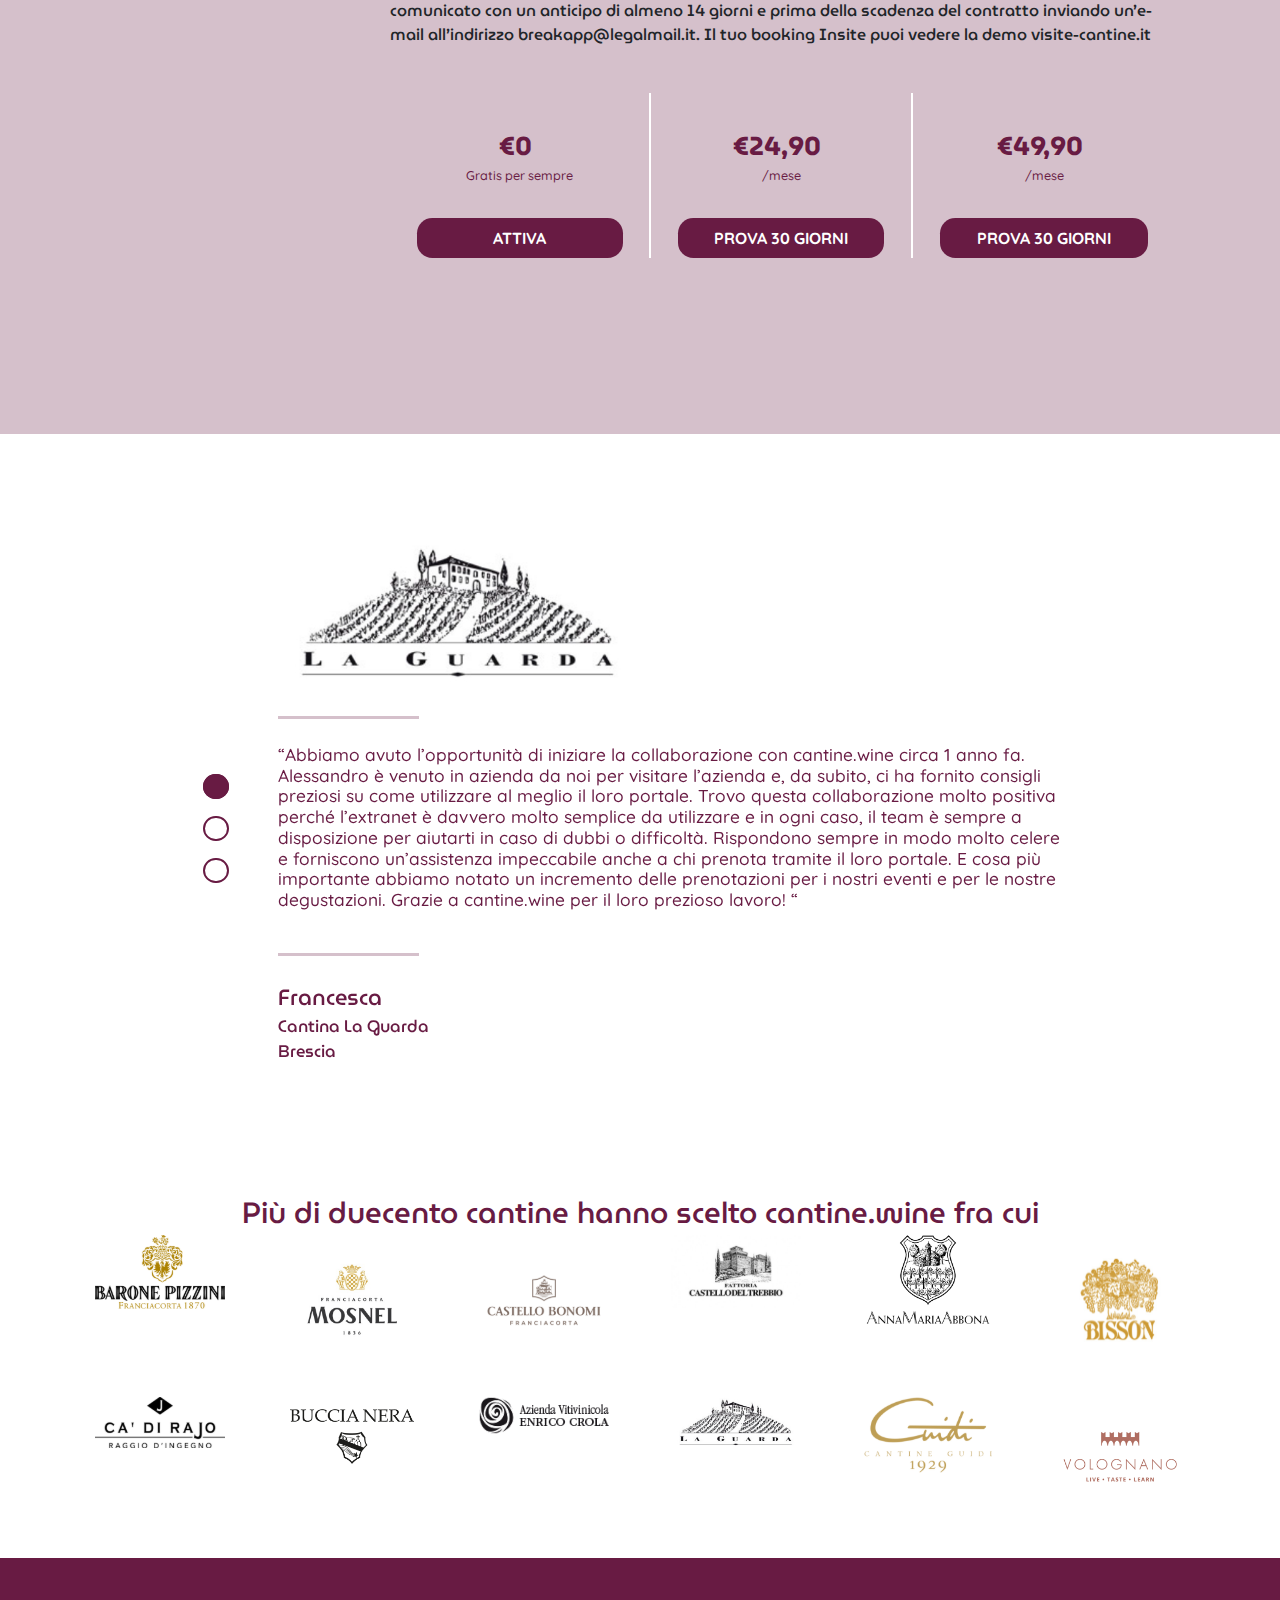
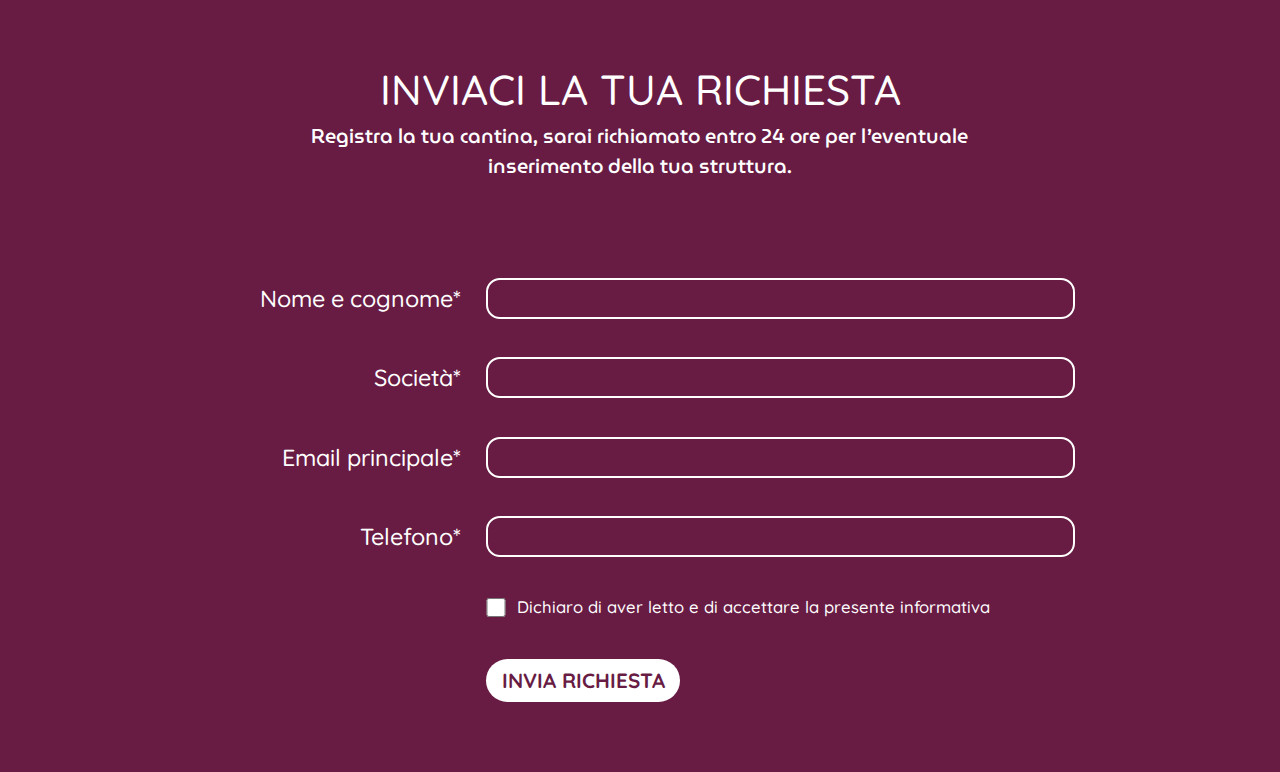
==== commit 8e4a3660: "finish project" ====
--- a/docs/index.html
+++ b/docs/index.html
@@ -6,9 +6,11 @@
 	<meta http-equiv="X-UA-Compatible" content="ie=edge">
 	<title>Cantine</title>
 	
-	<link href="https://fonts.googleapis.com/css2?family=MuseoModerno:wght@100;300;400;500;600;700;800;900&display=swap" rel="stylesheet">
+	<link href="https://fonts.googleapis.com/css2?family=MuseoModerno:wght@300;400;500;600;700&family=Quicksand:wght@700&display=swap" rel="stylesheet">
 <link rel="stylesheet" href="css/libs.min.css">
+
 	<link rel="stylesheet" href="css/style.min.css">
+	<link rel="stylesheet" href="css/slick.css">
 </head>
 <body>
 
@@ -72,6 +74,7 @@
 </section>
 <!-- end about -->
 
+<!-- start vine -->
 <div class="vine">
 	<div class="container-fluid">
 		<div class="vine__title">
@@ -130,9 +133,2374 @@
 		</div>
 	</div>
 </div>
+<!-- end vine -->
+
+<!-- start item section -->
+<section class="item-section">
+	<div class="container-fluid">
+		<div class="row">
+			<div class="col-lg-4 col-md-6 col-sm-6 col-6">
+				<div class="item">
+					<img src="img/icon1.svg" alt="">
+					<h3>primi sui 
+motori di ricerca</h3>
+<p>Aumenta la tua visibilità alla cantina grazie alla nostra presenza sui motori di ricerca
+</p>
+				</div>
+			</div>
+
+			<div class="col-lg-4 col-md-6 col-sm-6 col-6">
+				<div class="item">
+					<img src="img/icon2.svg" alt="">
+					<h3>gift card</h3>
+<p>Migliaia di buoni “Regalo Esperienza” non aspettano altro che essere utilizzati
+</p>
+				</div>
+			</div>
+
+			<div class="col-lg-4 col-md-6 col-sm-6 col-6">
+				<div class="item">
+					<img src="img/icon3.svg" alt="">
+					<h3>buoni regalo  facili da vendere</h3>
+<p>Tutto il flusso è automatizzato dalla vendita alla fruizione del buono
+
+</p>
+				</div>
+			</div>
+
+			<div class="col-lg-4 col-md-6 col-sm-6 col-6">
+				<div class="item">
+					<img src="img/icon4.svg" alt="">
+					<h3>blog e social</h3>
+<p>Tutto il flusso è automatizzato dalla vendita alla fruizione del buono
+
+</p>
+				</div>
+			</div>
+
+			<div class="col-lg-4 col-md-6 col-sm-6 col-6">
+				<div class="item">
+					<img src="img/icon5.svg" alt="">
+					<h3>gestionale 
+visite</h3>
+<p>Tutto il flusso è automatizzato dalla vendita alla fruizione del buono
+
+</p>
+				</div>
+			</div>
+
+			<div class="col-lg-4 col-md-6 col-sm-6 col-6">
+				<div class="item">
+					<img src="img/icon6.svg" alt="">
+					<h3>supporto 
+nella crescita</h3>
+<p>Tutto il flusso è automatizzato dalla vendita alla fruizione del buono
+
+</p>
+				</div>
+			</div>
+
+
+		</div>
+	</div>
+</section>
+<!-- end item section -->
+
+<!-- start table section -->
+<section class="table-section">
+	<div class="titles__column">
+		<div class="table-left__header">
+			<div class="type">tipologia abbonamento</div>
+			<div class="left-price">prezzo</div>
+			<div>funzionalità</div>
+		</div>
+
+		<div class="table-left-title">
+			Pagina Booking esclusiva
+		</div>
+
+		<div class="table-left-title">
+			Pagina multilingua (IT, EN, DE)
+		</div>
+
+		<div class="table-left-title">
+			Pagamento con Carta di credito
+		</div>
+
+		<div class="table-left-title">
+			Funzione Authorization
+		</div>
+
+		<div class="table-left-title">
+		Garanzia No Show
+		</div>
+
+		<div class="table-left-title">
+			Annullamento visita con eventuale penale
+		</div>
+
+		<div class="table-left-title">
+			Abbinamento vini alla visita | Elenco vini prodotti
+		</div>
+
+		<div class="table-left-title">
+			Richiesta visita personalizzata
+		</div>
+
+		<div class="table-left-title">
+			Gestione organizzazione visite
+		</div>
+
+		<div class="table-left-title">
+			Archivio visite
+		</div>
+
+		<div class="table-left-title">
+			Anagrafica ospiti
+		</div>
+
+		<div class="table-left-title">
+			Anagrafica vini
+		</div>
+
+		<div class="table-left-title">
+			Customer Care prenotazione (Chat, Tel, Email)
+		</div>
+
+		<div class="table-left-title">
+			Booking Button 
+(link diretto per booking e gift)
+		</div>
+
+		<div class="table-left-title">
+			Creazione promo
+		</div>
+
+		<div class="table-left-title">
+			Inserimento cantina nel circuito “Buoni Esperienza”
+
+		</div>
+
+		<div class="table-left-title">
+			Regala una visita in cantina
+		</div>
+
+		<div class="table-left-title">
+			Pagamento in cantina
+		</div>
+
+		<div class="table-left-title">
+			Creazione Voucher Avanzati
+		</div>
+
+		<div class="table-left-title">
+			Gestione visite avanzato (permette di gestire anche le visite non provenienti da cantine.wine)
+		</div>
+
+		<div class="table-left-title">
+			Sincronizzazione automatica con Google Calendar
+		</div>
+
+		<div class="table-left-title">
+			Promozione cantina all’inserimento nel portale (Cantina della settimana e Social)
+		</div>
+
+		<div class="table-left-title">
+			Articolo dedicato su blog.cantine.wine
+		</div>
+
+		<div class="table-left-title">
+			Invio Newsletter con template dedicato (3 invii annui)
+		</div>
+
+		<div class="table-left-title">
+			Piattaforma di webtasting 
+(Video meeting senza limiti)
+		</div>
+
+		<div class="table-left-title">
+			Booking Insite* 
+(Booking per sito cantina)
+		</div>
+
+		<div class="table-left-title">
+			Commissioni Carta di credito* 
+per Booking Insite
+		</div>
+
+		<div class="table-left-title table-left-title--last">
+			Fee per prenotazioni ricevute attraverso cantine.wine
+		</div>
+
+
+
+	</div>
+
+	<div class="table-column">
+		<div class="table-title">
+			Scegli il profilo più adatto alla tua cantina
+		</div>
+		<div class="table">
+			<div class="tab-top">
+				<div class="tabs table__row">
+				<div class="table__col tab">FREE</div>
+				<div class="table__col tab">PLUS</div>
+				<div class="table__col tab">EXCLUSIVE</div>
+			</div>
+
+			<div class="table__row">
+				<div class="table__col table-text">La gestione delle visite diventa facile ed è inclusa!</div>
+				<div class="table__col table-text">La gestione delle visite diventa facile ed è inclusa!</div>
+				<div class="table__col table-text">La gestione delle visite diventa facile ed è inclusa!</div>
+			</div>
+
+<div class="table__row">
+				<div class="table__col table-price-col">
+					<div class="price">
+						€0
+					</div>
+					<div class="price-text">
+						Gratis per sempre
+					</div>
+				</div>
+
+				<div class="table__col table-price-col">
+					<div class="price">
+						€24,90
+					</div>
+					<div class="price-text">
+						/mese
+					</div>
+				</div>
+
+				<div class="table__col table-price-col">
+					<div class="price">
+						€49,90
+					</div>
+					<div class="price-text">
+						/mese
+					</div>
+				</div>
+
+			</div>
+
+			<div class="tabs table__row">
+				<div class="table__col table-button"><div class="button">ATTIVA</div></div>
+				<div class="table__col table-button">
+					<div class="button">
+						PROVA 30 GIORNI
+					</div>
+				</div>
+				<div class="table__col table-button">
+					<div class="button">PROVA 30 GIORNI</div></div>
+			</div>
+			</div>
+			
+
+			
+
+
+			
+			
+
+			<div class="table__row">
+				<div class="table__col table-col-tick">
+					<img src="img/tick.svg">
+				</div>
+
+				<div class="table__col table-col-tick">
+					<img src="img/tick.svg">
+				</div>
+
+				<div class="table__col table-col-tick">
+					<img src="img/tick.svg">
+				</div>
+
+			</div>
+
+			<div class="table__row">
+				<div class="table__col table-col-tick">
+					<img src="img/tick.svg">
+				</div>
+
+				<div class="table__col table-col-tick">
+					<img src="img/tick.svg">
+				</div>
+
+				<div class="table__col table-col-tick">
+					<img src="img/tick.svg">
+				</div>
+
+			</div>
+
+			<div class="table__row">
+				<div class="table__col table-col-tick">
+					<img src="img/tick.svg">
+				</div>
+
+				<div class="table__col table-col-tick">
+					<img src="img/tick.svg">
+				</div>
+
+				<div class="table__col table-col-tick">
+					<img src="img/tick.svg">
+				</div>
+
+			</div>
+
+			<div class="table__row">
+				<div class="table__col table-col-tick">
+					<img src="img/tick.svg">
+				</div>
+
+				<div class="table__col table-col-tick">
+					<img src="img/tick.svg">
+				</div>
+
+				<div class="table__col table-col-tick">
+					<img src="img/tick.svg">
+				</div>
+
+			</div>
+
+			<div class="table__row">
+				<div class="table__col table-col-tick">
+					<img src="img/tick.svg">
+				</div>
+
+				<div class="table__col table-col-tick">
+					<img src="img/tick.svg">
+				</div>
+
+				<div class="table__col table-col-tick">
+					<img src="img/tick.svg">
+				</div>
+
+			</div>
+
+			<div class="table__row">
+				<div class="table__col table-col-tick">
+					<img src="img/tick.svg">
+				</div>
+
+				<div class="table__col table-col-tick">
+					<img src="img/tick.svg">
+				</div>
+
+				<div class="table__col table-col-tick">
+					<img src="img/tick.svg">
+				</div>
+
+			</div>
+
+			<div class="table__row">
+				<div class="table__col table-col-tick">
+					<img src="img/tick.svg">
+				</div>
+
+				<div class="table__col table-col-tick">
+					<img src="img/tick.svg">
+				</div>
+
+				<div class="table__col table-col-tick">
+					<img src="img/tick.svg">
+				</div>
+
+			</div>
+
+			<div class="table__row">
+				<div class="table__col table-col-tick">
+					<img src="img/tick.svg">
+				</div>
+
+				<div class="table__col table-col-tick">
+					<img src="img/tick.svg">
+				</div>
+
+				<div class="table__col table-col-tick">
+					<img src="img/tick.svg">
+				</div>
+
+			</div>
+
+			<div class="table__row">
+				<div class="table__col table-col-tick">
+					<img src="img/tick.svg">
+				</div>
+
+				<div class="table__col table-col-tick">
+					<img src="img/tick.svg">
+				</div>
+
+				<div class="table__col table-col-tick">
+					<img src="img/tick.svg">
+				</div>
+
+			</div>
+
+			<div class="table__row">
+				<div class="table__col table-col-tick">
+					<img src="img/tick.svg">
+				</div>
+
+				<div class="table__col table-col-tick">
+					<img src="img/tick.svg">
+				</div>
+
+				<div class="table__col table-col-tick">
+					<img src="img/tick.svg">
+				</div>
+
+			</div>
+
+			
+
+			<div class="table__row">
+				<div class="table__col table-col-tick">
+					<span></span>
+				</div>
+
+				<div class="table__col table-col-tick">
+					<img src="img/tick.svg">
+				</div>
+
+				<div class="table__col table-col-tick">
+					<img src="img/tick.svg">
+				</div>
+
+			</div>
+
+			<div class="table__row">
+				<div class="table__col table-col-tick">
+					<img src="img/tick.svg">
+				</div>
+
+				<div class="table__col table-col-tick">
+					<img src="img/tick.svg">
+				</div>
+
+				<div class="table__col table-col-tick">
+					<img src="img/tick.svg">
+				</div>
+
+			</div>
+
+			<div class="table__row">
+				<div class="table__col table-col-tick">
+					<img src="img/tick.svg">
+				</div>
+
+				<div class="table__col table-col-tick">
+					<img src="img/tick.svg">
+				</div>
+
+				<div class="table__col table-col-tick">
+					<img src="img/tick.svg">
+				</div>
+
+			</div>
+
+			<div class="table__row">
+				<div class="table__col table-col-tick">
+					<img src="img/tick.svg">
+				</div>
+
+				<div class="table__col table-col-tick">
+					<img src="img/tick.svg">
+				</div>
+
+				<div class="table__col table-col-tick">
+					<img src="img/tick.svg">
+				</div>
+
+			</div>
+
+			<div class="table__row">
+				<div class="table__col table-col-tick">
+					<img src="img/tick.svg">
+				</div>
+
+				<div class="table__col table-col-tick">
+					<img src="img/tick.svg">
+				</div>
+
+				<div class="table__col table-col-tick">
+					<img src="img/tick.svg">
+				</div>
+
+			</div>
+
+			<div class="table__row">
+				<div class="table__col table-col-tick">
+					<img src="img/tick.svg">
+				</div>
+
+				<div class="table__col table-col-tick">
+					<img src="img/tick.svg">
+				</div>
+
+				<div class="table__col table-col-tick">
+					<img src="img/tick.svg">
+				</div>
+
+			</div>
+
+			<div class="table__row">
+				<div class="table__col table-col-tick">
+					<img src="img/tick.svg">
+				</div>
+
+				<div class="table__col table-col-tick">
+					<img src="img/tick.svg">
+				</div>
+
+				<div class="table__col table-col-tick">
+					<img src="img/tick.svg">
+				</div>
+
+			</div>
+
+		
+
+			<div class="table__row">
+				<div class="table__col table-col-tick">
+					<span></span>
+				</div>
+
+				<div class="table__col table-col-tick">
+					<img src="img/tick.svg">
+				</div>
+
+				<div class="table__col table-col-tick">
+					<img src="img/tick.svg">
+				</div>
+
+			</div>
+
+			<div class="table__row">
+				<div class="table__col table-col-tick">
+					<span></span>
+				</div>
+
+				<div class="table__col table-col-tick">
+					<img src="img/tick.svg">
+				</div>
+
+				<div class="table__col table-col-tick">
+					<img src="img/tick.svg">
+				</div>
+
+			</div>
+
+			<div class="table__row">
+				<div class="table__col table-col-tick">
+					<span></span>
+				</div>
+
+				<div class="table__col table-col-tick">
+					<img src="img/tick.svg">
+				</div>
+
+				<div class="table__col table-col-tick">
+					<img src="img/tick.svg">
+				</div>
+
+			</div>
+
+			<div class="table__row">
+				<div class="table__col table-col-tick">
+					<span></span>
+				</div>
+
+				<div class="table__col table-col-tick">
+					<img src="img/tick.svg">
+				</div>
+
+				<div class="table__col table-col-tick">
+					<img src="img/tick.svg">
+				</div>
+
+			</div>
+			<div class="table__row">
+				<div class="table__col table-col-tick">
+					<span></span>
+				</div>
+
+				<div class="table__col table-col-tick">
+					<img src="img/tick.svg">
+				</div>
+
+				<div class="table__col table-col-tick">
+					<img src="img/tick.svg">
+				</div>
+
+			</div>
+
+			<div class="table__row">
+				<div class="table__col table-col-tick">
+					<span></span>
+				</div>
+
+				<div class="table__col table-col-tick">
+					<img src="img/tick.svg">
+				</div>
+
+				<div class="table__col table-col-tick">
+					<img src="img/tick.svg">
+				</div>
+
+			</div>
+
+
+			<div class="table__row">
+				<div class="table__col table-col-tick">
+					<span></span>
+				</div>
+
+				<div class="table__col table-col-tick">
+					<span></span>
+				</div>
+
+				<div class="table__col table-col-tick">
+					<img src="img/tick.svg">
+				</div>
+
+			</div>
+			<div class="table__row">
+				<div class="table__col table-col-tick">
+					<span></span>
+				</div>
+
+				<div class="table__col table-col-tick">
+					<span></span>
+				</div>
+
+				<div class="table__col table-col-tick">
+					<img src="img/tick.svg">
+				</div>
+
+			</div>
+			<div class="table__row">
+				<div class="table__col table-col-tick">
+					<span></span>
+				</div>
+
+				<div class="table__col table-col-tick">
+					<span></span>
+				</div>
+
+				<div class="table__col table-col-tick">
+					<img src="img/tick.svg">
+				</div>
+
+			</div>
+			<div class="table__row">
+				<div class="table__col table-col-tick">
+					<span></span>
+				</div>
+
+				<div class="table__col table-col-tick">
+					<span></span>
+				</div>
+
+				<div class="table__col table-col-tick">
+					<div class="tick-text">
+						3%
+					</div>
+				</div>
+
+			</div>
+
+			<div class="table__row table__row-text">
+				<div class="table__col table-col-tick">
+					<div class="tick-p">
+						Fee su transazioni incluse dei costi di carta di credito
+						<div class="tick-text">
+						17%
+					</div>
+
+					</div>
+
+				</div>
+
+				<div class="table__col table-col-tick">
+					<div class="tick-p">
+						Fee su transazioni incluse dei costi di carta di credito 
+
+						<div class="tick-text">
+						12%
+					</div>
+
+					</div>
+
+				</div>
+
+
+				<div class="table__col table-col-tick">
+					<div class="tick-p">
+						Fee su transazioni incluse dei costi di carta di credito 
+						<div class="tick-text">
+						5%
+					</div>
+
+					</div>
+
+				</div>
+
+			</div>
+
+			
+			
+			
+		</div>
+
+		<div class="table-footer-text">
+			*Tutti i prezzi IVA escl. IVA Nota: il nostro fornitore di pagamenti potrebbe calcolare delle tariffe supplementari per le prenotazioni che non sono state completate con successo (come ad es. nel caso di addebiti insoluti).È possibile effettuare il passaggio ad un’altra tariffa. Il passaggio dovrà essere comunicato con un anticipo di almeno 14 giorni e prima della scadenza del contratto inviando un’e-mail all’indirizzo breakapp@legalmail.it. Il tuo booking Insite puoi vedere la demo visite-cantine.it
+
+		</div>
+
+
+<div class="table-footer-row">
+	<div class="table__row">
+				<div class="table__col table-price-col">
+					<div class="price">
+						€0
+					</div>
+					<div class="price-text">
+						Gratis per sempre
+					</div>
+				</div>
+
+				<div class="table__col table-price-col">
+					<div class="price">
+						€24,90
+					</div>
+					<div class="price-text">
+						/mese
+					</div>
+				</div>
+
+				<div class="table__col table-price-col">
+					<div class="price">
+						€49,90
+					</div>
+					<div class="price-text">
+						/mese
+					</div>
+				</div>
+
+			</div>
+
+			<div class="tabs table__row">
+				<div class="table__col table-button"><div class="button">ATTIVA</div></div>
+				<div class="table__col table-button">
+					<div class="button">
+						PROVA 30 GIORNI
+					</div>
+				</div>
+				<div class="table__col table-button">
+					<div class="button">PROVA 30 GIORNI</div></div>
+			</div>
+</div>
+		
+	</div>
+
+</section>
+<!-- end table section -->
+
+
+
+
+
+
+<!-- start mobile-table section -->
+
+<section class="table-section table-section--mobile">
+<div class="container-fluid">
+	<div class="table-title">
+			Scegli il profilo più adatto alla tua cantina
+		</div>
+
+		<div class="tabs table__row">
+				<div class="table__col tab tab-mobile">FREE</div>
+				<div class="table__col tab tab-mobile">PLUS</div>
+				<div class="table__col tab tab-mobile">EXCLUSIVE</div>
+			</div>
+
+
+		<div class="table-wrapper">
+			<div class="tab-content">
+				<div class="table__row table__row--header">
+				<div class="table__col table-price-col">
+					
+					<div class="tab-content-title">
+						FREE
+					</div>
+
+					<div class="tab-content-p">
+						La gestione delle visite diventa facile ed è inclusa!
+					</div>
+<div class="price">
+						€0
+					</div><div class="price-text">
+						Gratis per sempre
+					</div>
+	<div class="table__col table-button"><div class="button">ATTIVA</div></div>	<div class="table-left__header">funzionalità</div>			
+				</div>
+
+
+			</div>
+
+			<div class="tab-content-wrapper">
+					<div class="titles__column">
+	
+
+		<div class="table-left-title">
+			Pagina Booking esclusiva
+		</div>
+
+		<div class="table-left-title">
+			Pagina multilingua (IT, EN, DE)
+		</div>
+
+		<div class="table-left-title">
+			Pagamento con Carta di credito
+		</div>
+
+		<div class="table-left-title">
+			Funzione Authorization
+		</div>
+
+		<div class="table-left-title">
+		Garanzia No Show
+		</div>
+
+		<div class="table-left-title">
+			Annullamento visita con eventuale penale
+		</div>
+
+		<div class="table-left-title">
+			Abbinamento vini alla visita | Elenco vini prodotti
+		</div>
+
+		<div class="table-left-title">
+			Richiesta visita personalizzata
+		</div>
+
+		<div class="table-left-title">
+			Gestione organizzazione visite
+		</div>
+
+		<div class="table-left-title">
+			Archivio visite
+		</div>
+
+		<div class="table-left-title">
+			Anagrafica ospiti
+		</div>
+
+		<div class="table-left-title">
+			Anagrafica vini
+		</div>
+
+		<div class="table-left-title">
+			Customer Care prenotazione (Chat, Tel, Email)
+		</div>
+
+		<div class="table-left-title">
+			Booking Button 
+(link diretto per booking e gift)
+		</div>
+
+		<div class="table-left-title">
+			Creazione promo
+		</div>
+
+		<div class="table-left-title">
+			Inserimento cantina nel circuito “Buoni Esperienza”
+
+		</div>
+
+		<div class="table-left-title">
+			Regala una visita in cantina
+		</div>
+
+		<div class="table-left-title">
+			Pagamento in cantina
+		</div>
+
+		<div class="table-left-title">
+			Creazione Voucher Avanzati
+		</div>
+
+		<div class="table-left-title">
+			Gestione visite avanzato (permette di gestire anche le visite non provenienti da cantine.wine)
+		</div>
+
+		<div class="table-left-title">
+			Sincronizzazione automatica con Google Calendar
+		</div>
+
+		<div class="table-left-title">
+			Promozione cantina all’inserimento nel portale (Cantina della settimana e Social)
+		</div>
+
+		<div class="table-left-title">
+			Articolo dedicato su blog.cantine.wine
+		</div>
+
+		<div class="table-left-title">
+			Invio Newsletter con template dedicato (3 invii annui)
+		</div>
+
+		<div class="table-left-title">
+			Piattaforma di webtasting 
+(Video meeting senza limiti)
+		</div>
+
+		<div class="table-left-title">
+			Booking Insite* 
+(Booking per sito cantina)
+		</div>
+
+		<div class="table-left-title">
+			Commissioni Carta di credito* 
+per Booking Insite
+		</div>
+
+		<div class="table-left-title table-left-title--last">
+			Fee per prenotazioni ricevute attraverso cantine.wine
+		</div>
+
+
+
+	</div>
+
+	<div class="table-column">
+		
+		<div class="table">
+
+			<div class="table__row">
+				<div class="table__col table-col-tick">
+					<img src="img/tick.svg">
+				</div>
+
+				
+
+			</div>
+
+			<div class="table__row">
+				<div class="table__col table-col-tick">
+					<img src="img/tick.svg">
+				</div>
+
+				
+			</div>
+
+			<div class="table__row">
+				<div class="table__col table-col-tick">
+					<img src="img/tick.svg">
+				</div>
+
+				
+
+			</div>
+
+			<div class="table__row">
+				<div class="table__col table-col-tick">
+					<img src="img/tick.svg">
+				</div>
+
+
+			</div>
+
+			<div class="table__row">
+				<div class="table__col table-col-tick">
+					<img src="img/tick.svg">
+				</div>
+
+				
+
+			</div>
+
+			<div class="table__row">
+				<div class="table__col table-col-tick">
+					<img src="img/tick.svg">
+				</div>
+
+				
+
+			</div>
+
+			<div class="table__row">
+				<div class="table__col table-col-tick">
+					<img src="img/tick.svg">
+				</div>
+
+				
+
+			</div>
+
+			<div class="table__row">
+				<div class="table__col table-col-tick">
+					<img src="img/tick.svg">
+				</div>
+
+				
+
+			</div>
+
+			<div class="table__row">
+				<div class="table__col table-col-tick">
+					<img src="img/tick.svg">
+				</div>
+
+
+			</div>
+
+			<div class="table__row">
+				<div class="table__col table-col-tick">
+					<img src="img/tick.svg">
+				</div>
+
+				
+
+			</div>
+
+			
+
+			<div class="table__row">
+				<div class="table__col table-col-tick">
+					<span></span>
+				</div>
+
+				
+
+			</div>
+
+			<div class="table__row">
+				<div class="table__col table-col-tick">
+					<img src="img/tick.svg">
+				</div>
+
+				
+
+
+			</div>
+
+			<div class="table__row">
+				<div class="table__col table-col-tick">
+					<img src="img/tick.svg">
+				</div>
+
+				
+
+			</div>
+
+			<div class="table__row">
+				<div class="table__col table-col-tick">
+					<img src="img/tick.svg">
+				</div>
+
+
+			</div>
+
+			<div class="table__row">
+				<div class="table__col table-col-tick">
+					<img src="img/tick.svg">
+				</div>
+
+				
+
+			</div>
+
+			<div class="table__row">
+				<div class="table__col table-col-tick">
+					<img src="img/tick.svg">
+				</div>
+
+				
+			</div>
+
+			<div class="table__row">
+				<div class="table__col table-col-tick">
+					<img src="img/tick.svg">
+				</div>
+
+				
+
+			</div>
+
+		
+
+			<div class="table__row">
+				<div class="table__col table-col-tick">
+					<span></span>
+				</div>
+
+				
+
+			</div>
+
+			<div class="table__row">
+				<div class="table__col table-col-tick">
+					<span></span>
+				</div>
+
+				
+
+			</div>
+
+			<div class="table__row">
+				<div class="table__col table-col-tick">
+					<span></span>
+				</div>
+
+				
+
+			</div>
+
+			<div class="table__row">
+				<div class="table__col table-col-tick">
+					<span></span>
+				</div>
+
+				
+
+			</div>
+			<div class="table__row">
+				<div class="table__col table-col-tick">
+					<span></span>
+				</div>
+
+				
+
+			</div>
+
+			<div class="table__row">
+				<div class="table__col table-col-tick">
+					<span></span>
+				</div>
+
+				
+
+			</div>
+
+
+			<div class="table__row">
+				<div class="table__col table-col-tick">
+					<span></span>
+				</div>
+
+				
+			</div>
+			<div class="table__row">
+				<div class="table__col table-col-tick">
+					<span></span>
+				</div>
+
+				
+
+			</div>
+			<div class="table__row">
+				<div class="table__col table-col-tick">
+					<span></span>
+				</div>
+
+			</div>
+			<div class="table__row">
+				<div class="table__col table-col-tick">
+					<span></span>
+				</div>
+
+
+			</div>
+
+			<div class="table__row table__row-text">
+				<div class="table__col table-col-tick">
+					<div class="tick-p">
+						Fee su transazioni incluse dei costi di carta di credito
+						<div class="tick-text">
+						17%
+					</div>
+
+					</div>
+
+				</div>
+
+			
+
+
+			</div>
+
+			
+			
+			
+		</div>
+
+	
+
+
+
+		
+	</div>
+
+			</div>
+
+			
+				
+				
+				<div class="table-footer-text">
+			*Tutti i prezzi IVA escl. IVA Nota: il nostro fornitore di pagamenti potrebbe calcolare delle tariffe supplementari per le prenotazioni che non sono state completate con successo (come ad es. nel caso di addebiti insoluti).È possibile effettuare il passaggio ad un’altra tariffa. Il passaggio dovrà essere comunicato con un anticipo di almeno 14 giorni e prima della scadenza del contratto inviando un’e-mail all’indirizzo breakapp@legalmail.it. Il tuo booking Insite puoi vedere la demo visite-cantine.it
+
+		</div>
+		<div class="table-footer-row">
+	<div class="table__row">
+				<div class="table__col table-price-col table-price-col-footer">
+					<div class="price">
+						€0
+					</div>
+					<div class="price-text">
+						Gratis per sempre
+					</div>
+				</div>
+
+			</div>
+
+			<div class="tabs table__row">
+				<div class="table__col table-button"><div class="button">ATTIVA</div></div>
+				
+				
+			</div>
+</div>
+			</div>
+
+
+<!-- start tab content 2 -->
+	<div class="tab-content">
+				<div class="table__row table__row--header">
+				<div class="table__col table-price-col">
+					
+					<div class="tab-content-title">
+						PLUS
+					</div>
+
+					<div class="tab-content-p">
+						La gestione delle visite diventa facile ed è inclusa!
+					</div>
+<div class="price">
+						€24,90
+					</div><div class="price-text">
+						/mese
+					</div>
+	<div class="table__col table-button"><div class="button">PROVA 30 GIORNI</div></div>	<div class="table-left__header">funzionalità</div>			
+				</div>
+
+
+			</div>
+
+			<div class="tab-content-wrapper">
+					<div class="titles__column">
+	
+
+		<div class="table-left-title">
+			Pagina Booking esclusiva
+		</div>
+
+		<div class="table-left-title">
+			Pagina multilingua (IT, EN, DE)
+		</div>
+
+		<div class="table-left-title">
+			Pagamento con Carta di credito
+		</div>
+
+		<div class="table-left-title">
+			Funzione Authorization
+		</div>
+
+		<div class="table-left-title">
+		Garanzia No Show
+		</div>
+
+		<div class="table-left-title">
+			Annullamento visita con eventuale penale
+		</div>
+
+		<div class="table-left-title">
+			Abbinamento vini alla visita | Elenco vini prodotti
+		</div>
+
+		<div class="table-left-title">
+			Richiesta visita personalizzata
+		</div>
+
+		<div class="table-left-title">
+			Gestione organizzazione visite
+		</div>
+
+		<div class="table-left-title">
+			Archivio visite
+		</div>
+
+		<div class="table-left-title">
+			Anagrafica ospiti
+		</div>
+
+		<div class="table-left-title">
+			Anagrafica vini
+		</div>
+
+		<div class="table-left-title">
+			Customer Care prenotazione (Chat, Tel, Email)
+		</div>
+
+		<div class="table-left-title">
+			Booking Button 
+(link diretto per booking e gift)
+		</div>
+
+		<div class="table-left-title">
+			Creazione promo
+		</div>
+
+		<div class="table-left-title">
+			Inserimento cantina nel circuito “Buoni Esperienza”
+
+		</div>
+
+		<div class="table-left-title">
+			Regala una visita in cantina
+		</div>
+
+		<div class="table-left-title">
+			Pagamento in cantina
+		</div>
+
+		<div class="table-left-title">
+			Creazione Voucher Avanzati
+		</div>
+
+		<div class="table-left-title">
+			Gestione visite avanzato (permette di gestire anche le visite non provenienti da cantine.wine)
+		</div>
+
+		<div class="table-left-title">
+			Sincronizzazione automatica con Google Calendar
+		</div>
+
+		<div class="table-left-title">
+			Promozione cantina all’inserimento nel portale (Cantina della settimana e Social)
+		</div>
+
+		<div class="table-left-title">
+			Articolo dedicato su blog.cantine.wine
+		</div>
+
+		<div class="table-left-title">
+			Invio Newsletter con template dedicato (3 invii annui)
+		</div>
+
+		<div class="table-left-title">
+			Piattaforma di webtasting 
+(Video meeting senza limiti)
+		</div>
+
+		<div class="table-left-title">
+			Booking Insite* 
+(Booking per sito cantina)
+		</div>
+
+		<div class="table-left-title">
+			Commissioni Carta di credito* 
+per Booking Insite
+		</div>
+
+		<div class="table-left-title table-left-title--last">
+			Fee per prenotazioni ricevute attraverso cantine.wine
+		</div>
+
+
+
+	</div>
+
+	<div class="table-column">
+		
+		<div class="table">
+
+			<div class="table__row">
+				<div class="table__col table-col-tick">
+					<img src="img/tick.svg">
+				</div>
+
+				
+
+			</div>
+
+			<div class="table__row">
+				<div class="table__col table-col-tick">
+					<img src="img/tick.svg">
+				</div>
+
+				
+			</div>
+
+			<div class="table__row">
+				<div class="table__col table-col-tick">
+					<img src="img/tick.svg">
+				</div>
+
+				
+
+			</div>
+
+			<div class="table__row">
+				<div class="table__col table-col-tick">
+					<img src="img/tick.svg">
+				</div>
+
+
+			</div>
+
+			<div class="table__row">
+				<div class="table__col table-col-tick">
+					<img src="img/tick.svg">
+				</div>
+
+				
+
+			</div>
+
+			<div class="table__row">
+				<div class="table__col table-col-tick">
+					<img src="img/tick.svg">
+				</div>
+
+				
+
+			</div>
+
+			<div class="table__row">
+				<div class="table__col table-col-tick">
+					<img src="img/tick.svg">
+				</div>
+
+				
+
+			</div>
+
+			<div class="table__row">
+				<div class="table__col table-col-tick">
+					<img src="img/tick.svg">
+				</div>
+
+				
+
+			</div>
+
+			<div class="table__row">
+				<div class="table__col table-col-tick">
+					<img src="img/tick.svg">
+				</div>
+
+
+			</div>
+
+			<div class="table__row">
+				<div class="table__col table-col-tick">
+					<img src="img/tick.svg">
+				</div>
+
+				
+
+			</div>
+
+			
+
+			<div class="table__row">
+				<div class="table__col table-col-tick">
+					<img src="img/tick.svg">
+				</div>
+
+				
+
+			</div>
+
+			<div class="table__row">
+				<div class="table__col table-col-tick">
+					<img src="img/tick.svg">
+				</div>
+
+				
+
+
+			</div>
+
+			<div class="table__row">
+				<div class="table__col table-col-tick">
+					<img src="img/tick.svg">
+				</div>
+
+				
+
+			</div>
+
+			<div class="table__row">
+				<div class="table__col table-col-tick">
+					<img src="img/tick.svg">
+				</div>
+
+
+			</div>
+
+			<div class="table__row">
+				<div class="table__col table-col-tick">
+					<img src="img/tick.svg">
+				</div>
+
+				
+
+			</div>
+
+			<div class="table__row">
+				<div class="table__col table-col-tick">
+					<img src="img/tick.svg">
+				</div>
+
+				
+			</div>
+
+			<div class="table__row">
+				<div class="table__col table-col-tick">
+					<img src="img/tick.svg">
+				</div>
+
+				
+
+			</div>
+
+		
+
+			<div class="table__row">
+				<div class="table__col table-col-tick">
+					<img src="img/tick.svg">
+				</div>
+
+				
+
+			</div>
+
+			<div class="table__row">
+				<div class="table__col table-col-tick">
+					<img src="img/tick.svg">
+				</div>
+
+				
+
+			</div>
+
+			<div class="table__row">
+				<div class="table__col table-col-tick">
+					<img src="img/tick.svg">
+				</div>
+
+				
+
+			</div>
+
+			<div class="table__row">
+				<div class="table__col table-col-tick">
+					<img src="img/tick.svg">
+				</div>
+
+				
+
+			</div>
+			<div class="table__row">
+				<div class="table__col table-col-tick">
+					<img src="img/tick.svg">
+				</div>
+
+				
+
+			</div>
+
+			<div class="table__row">
+				<div class="table__col table-col-tick">
+					<img src="img/tick.svg">
+				</div>
+
+				
+
+			</div>
+
+
+			<div class="table__row">
+				<div class="table__col table-col-tick">
+					<img src="img/tick.svg">
+				</div>
+
+				
+			</div>
+			<div class="table__row">
+				<div class="table__col table-col-tick">
+					<img src="img/tick.svg">
+				</div>
+
+				
+
+			</div>
+			<div class="table__row">
+				<div class="table__col table-col-tick">
+					<img src="img/tick.svg">
+				</div>
+
+			</div>
+			<div class="table__row">
+				<div class="table__col table-col-tick">
+				<img src="img/tick.svg">
+				</div>
+
+
+			</div>
+
+			<div class="table__row table__row-text">
+				<div class="table__col table-col-tick">
+					<div class="tick-p">
+						Fee su transazioni incluse dei costi di carta di credito 
+
+						<div class="tick-text">
+						12%
+					</div>
+
+					</div>
+
+				</div>
+
+			
+
+
+			</div>
+
+			
+			
+			
+		</div>
+
+	
+
+
+
+		
+	</div>
+
+			</div>
+
+			
+				
+				
+				<div class="table-footer-text">
+			*Tutti i prezzi IVA escl. IVA Nota: il nostro fornitore di pagamenti potrebbe calcolare delle tariffe supplementari per le prenotazioni che non sono state completate con successo (come ad es. nel caso di addebiti insoluti).È possibile effettuare il passaggio ad un’altra tariffa. Il passaggio dovrà essere comunicato con un anticipo di almeno 14 giorni e prima della scadenza del contratto inviando un’e-mail all’indirizzo breakapp@legalmail.it. Il tuo booking Insite puoi vedere la demo visite-cantine.it
+
+		</div>
+		<div class="table-footer-row">
+	<div class="table__row">
+				<div class="table__col table-price-col table-price-col-footer">
+					<div class="price">
+						€24,90
+					</div>
+					<div class="price-text">
+						/mese
+					</div>
+				</div>
+
+			</div>
+
+			<div class="tabs table__row">
+				<div class="table__col table-button"><div class="button">PROVA 30 GIORNI</div></div>
+				
+				
+			</div>
+</div>
+			</div>
+<!-- end tab content 2 -->
+
+
+<!-- start tab content 3 -->
+
+	<div class="tab-content">
+				<div class="table__row table__row--header">
+				<div class="table__col table-price-col">
+					
+					<div class="tab-content-title">
+						EXCLUSIVE
+					</div>
+
+					<div class="tab-content-p">
+						La gestione delle visite diventa facile ed è inclusa!
+					</div>
+<div class="price">
+						€49,90
+					</div><div class="price-text">
+						/mese
+					</div>
+	<div class="table__col table-button"><div class="button">PROVA 30 GIORNI</div></div>	<div class="table-left__header">funzionalità</div>			
+				</div>
+
+
+			</div>
+
+			<div class="tab-content-wrapper">
+					<div class="titles__column">
+	
+
+		<div class="table-left-title">
+			Pagina Booking esclusiva
+		</div>
+
+		<div class="table-left-title">
+			Pagina multilingua (IT, EN, DE)
+		</div>
+
+		<div class="table-left-title">
+			Pagamento con Carta di credito
+		</div>
+
+		<div class="table-left-title">
+			Funzione Authorization
+		</div>
+
+		<div class="table-left-title">
+		Garanzia No Show
+		</div>
+
+		<div class="table-left-title">
+			Annullamento visita con eventuale penale
+		</div>
+
+		<div class="table-left-title">
+			Abbinamento vini alla visita | Elenco vini prodotti
+		</div>
+
+		<div class="table-left-title">
+			Richiesta visita personalizzata
+		</div>
+
+		<div class="table-left-title">
+			Gestione organizzazione visite
+		</div>
+
+		<div class="table-left-title">
+			Archivio visite
+		</div>
+
+		<div class="table-left-title">
+			Anagrafica ospiti
+		</div>
+
+		<div class="table-left-title">
+			Anagrafica vini
+		</div>
+
+		<div class="table-left-title">
+			Customer Care prenotazione (Chat, Tel, Email)
+		</div>
+
+		<div class="table-left-title">
+			Booking Button 
+(link diretto per booking e gift)
+		</div>
+
+		<div class="table-left-title">
+			Creazione promo
+		</div>
+
+		<div class="table-left-title">
+			Inserimento cantina nel circuito “Buoni Esperienza”
+
+		</div>
+
+		<div class="table-left-title">
+			Regala una visita in cantina
+		</div>
+
+		<div class="table-left-title">
+			Pagamento in cantina
+		</div>
+
+		<div class="table-left-title">
+			Creazione Voucher Avanzati
+		</div>
+
+		<div class="table-left-title">
+			Gestione visite avanzato (permette di gestire anche le visite non provenienti da cantine.wine)
+		</div>
+
+		<div class="table-left-title">
+			Sincronizzazione automatica con Google Calendar
+		</div>
+
+		<div class="table-left-title">
+			Promozione cantina all’inserimento nel portale (Cantina della settimana e Social)
+		</div>
+
+		<div class="table-left-title">
+			Articolo dedicato su blog.cantine.wine
+		</div>
+
+		<div class="table-left-title">
+			Invio Newsletter con template dedicato (3 invii annui)
+		</div>
+
+		<div class="table-left-title">
+			Piattaforma di webtasting 
+(Video meeting senza limiti)
+		</div>
+
+		<div class="table-left-title">
+			Booking Insite* 
+(Booking per sito cantina)
+		</div>
+
+		<div class="table-left-title">
+			Commissioni Carta di credito* 
+per Booking Insite
+		</div>
+
+		<div class="table-left-title table-left-title--last">
+			Fee per prenotazioni ricevute attraverso cantine.wine
+		</div>
+
+
+
+	</div>
+
+	<div class="table-column">
+		
+		<div class="table">
+
+			<div class="table__row">
+				<div class="table__col table-col-tick">
+					<img src="img/tick.svg">
+				</div>
+
+				
+
+			</div>
+
+			<div class="table__row">
+				<div class="table__col table-col-tick">
+					<img src="img/tick.svg">
+				</div>
+
+				
+			</div>
+
+			<div class="table__row">
+				<div class="table__col table-col-tick">
+					<img src="img/tick.svg">
+				</div>
+
+				
+
+			</div>
+
+			<div class="table__row">
+				<div class="table__col table-col-tick">
+					<img src="img/tick.svg">
+				</div>
+
+
+			</div>
+
+			<div class="table__row">
+				<div class="table__col table-col-tick">
+					<img src="img/tick.svg">
+				</div>
+
+				
+
+			</div>
+
+			<div class="table__row">
+				<div class="table__col table-col-tick">
+					<img src="img/tick.svg">
+				</div>
+
+				
+
+			</div>
+
+			<div class="table__row">
+				<div class="table__col table-col-tick">
+					<img src="img/tick.svg">
+				</div>
+
+				
+
+			</div>
+
+			<div class="table__row">
+				<div class="table__col table-col-tick">
+					<img src="img/tick.svg">
+				</div>
+
+				
+
+			</div>
+
+			<div class="table__row">
+				<div class="table__col table-col-tick">
+					<img src="img/tick.svg">
+				</div>
+
+
+			</div>
+
+			<div class="table__row">
+				<div class="table__col table-col-tick">
+					<img src="img/tick.svg">
+				</div>
+
+				
+
+			</div>
+
+			
+
+			<div class="table__row">
+				<div class="table__col table-col-tick">
+					<img src="img/tick.svg">
+				</div>
+
+				
+
+			</div>
+
+			<div class="table__row">
+				<div class="table__col table-col-tick">
+					<img src="img/tick.svg">
+				</div>
+
+				
+
+
+			</div>
+
+			<div class="table__row">
+				<div class="table__col table-col-tick">
+					<img src="img/tick.svg">
+				</div>
+
+				
+
+			</div>
+
+			<div class="table__row">
+				<div class="table__col table-col-tick">
+					<img src="img/tick.svg">
+				</div>
+
+
+			</div>
+
+			<div class="table__row">
+				<div class="table__col table-col-tick">
+					<img src="img/tick.svg">
+				</div>
+
+				
+
+			</div>
+
+			<div class="table__row">
+				<div class="table__col table-col-tick">
+					<img src="img/tick.svg">
+				</div>
+
+				
+			</div>
+
+			<div class="table__row">
+				<div class="table__col table-col-tick">
+					<img src="img/tick.svg">
+				</div>
+
+				
+
+			</div>
+
+		
+
+			<div class="table__row">
+				<div class="table__col table-col-tick">
+					<img src="img/tick.svg">
+				</div>
+
+				
+
+			</div>
+
+			<div class="table__row">
+				<div class="table__col table-col-tick">
+					<img src="img/tick.svg">
+				</div>
+
+				
+
+			</div>
+
+			<div class="table__row">
+				<div class="table__col table-col-tick">
+					<img src="img/tick.svg">
+				</div>
+
+				
+
+			</div>
+
+			<div class="table__row">
+				<div class="table__col table-col-tick">
+					<img src="img/tick.svg">
+				</div>
+
+				
+
+			</div>
+			<div class="table__row">
+				<div class="table__col table-col-tick">
+					<img src="img/tick.svg">
+				</div>
+
+				
+
+			</div>
+
+			<div class="table__row">
+				<div class="table__col table-col-tick">
+					<img src="img/tick.svg">
+				</div>
+
+				
+
+			</div>
+
+
+			<div class="table__row">
+				<div class="table__col table-col-tick">
+					<img src="img/tick.svg">
+				</div>
+
+				
+			</div>
+			<div class="table__row">
+				<div class="table__col table-col-tick">
+					<img src="img/tick.svg">
+				</div>
+
+				
+
+			</div>
+			<div class="table__row">
+				<div class="table__col table-col-tick">
+					<img src="img/tick.svg">
+				</div>
+
+			</div>
+			<div class="table__row">
+				<div class="table__col table-col-tick">
+					3%
+				</div>
+
+
+			</div>
+
+			<div class="table__row table__row-text">
+				<div class="table__col table-col-tick">
+					<div class="tick-p">
+						Fee su transazioni incluse dei costi di carta di credito 
+
+						<div class="tick-text">
+						5%
+					</div>
+
+					</div>
+
+				</div>
+
+			
+
+
+			</div>
+
+			
+			
+			
+		</div>
+
+	
+
+
+
+		
+	</div>
+
+			</div>
+
+			
+				
+				
+				<div class="table-footer-text">
+			*Tutti i prezzi IVA escl. IVA Nota: il nostro fornitore di pagamenti potrebbe calcolare delle tariffe supplementari per le prenotazioni che non sono state completate con successo (come ad es. nel caso di addebiti insoluti).È possibile effettuare il passaggio ad un’altra tariffa. Il passaggio dovrà essere comunicato con un anticipo di almeno 14 giorni e prima della scadenza del contratto inviando un’e-mail all’indirizzo breakapp@legalmail.it. Il tuo booking Insite puoi vedere la demo visite-cantine.it
+
+		</div>
+		<div class="table-footer-row">
+	<div class="table__row">
+				<div class="table__col table-price-col table-price-col-footer">
+					<div class="price">
+						€49,90
+					</div>
+					<div class="price-text">
+						Gratis per sempre
+					</div>
+				</div>
+
+			</div>
+
+			<div class="tabs table__row">
+				<div class="table__col table-button"><div class="button">PROVA 30 GIORNI</div></div>
+				
+				
+			</div>
+</div>
+			</div>
+<!-- end tab content 3	 -->		
+
+
+
+		</div>
+
+
+</div>
+</section>
+
+<!-- start slider wrapper -->
+<section class="slider-section">
+	
+
+	
+		<div class="slider">
+			<div class="items_slider">
+				<div class="slider-content">
+					<img src="img/slider-logo.png" alt="" class="slider-logo1">
+					<div class="line line-first">;	</div>
+					<p>	“Abbiamo avuto l’opportunità di iniziare la collaborazione con cantine.wine circa 1 anno fa. Alessandro è venuto in azienda da noi per visitare l’azienda e, da subito, ci ha fornito consigli preziosi su come utilizzare al meglio il loro portale. Trovo questa collaborazione molto positiva perché l’extranet è davvero molto semplice da utilizzare e in ogni caso, il team è sempre a disposizione per aiutarti in caso di dubbi o difficoltà. Rispondono sempre in modo molto celere e forniscono un’assistenza impeccabile anche a chi prenota tramite il loro portale. E cosa più importante abbiamo notato un incremento delle prenotazioni per i nostri eventi e per le nostre degustazioni. Grazie a cantine.wine per il loro prezioso lavoro! “</p>
+					<div class="line">
+						
+					</div>
+
+					<div class="slider-author-wrapper">	
+						<div class="slider-text">	
+Francesca
+						</div>
+						<div class="slider-name">
+							Cantina La Guarda <br>	
+Brescia
+						</div>
+
+
+					</div>
+
+					
+
+				</div>
+			</div>
+
+
+		<div class="items_slider">
+				<div class="slider-content">
+					<img src="img/logo-2.jpg" alt="" class="slider-logo1">
+					<div class="line line-first">;	</div>
+					<p>	“Abbiamo avuto l’opportunità di iniziare la collaborazione con cantine.wine circa 1 anno fa. Alessandro è venuto in azienda da noi per visitare l’azienda e, da subito, ci ha fornito consigli preziosi su come utilizzare al meglio il loro portale. Trovo questa collaborazione molto positiva perché l’extranet è davvero molto semplice da utilizzare e in ogni caso, il team è sempre a disposizione per aiutarti in caso di dubbi o difficoltà. Rispondono sempre in modo molto celere e forniscono un’assistenza impeccabile anche a chi prenota tramite il loro portale. E cosa più importante abbiamo notato un incremento delle prenotazioni per i nostri eventi e per le nostre degustazioni. Grazie a cantine.wine per il loro prezioso lavoro! “</p>
+					<div class="line">
+						
+					</div>
+
+					<div class="slider-author-wrapper">	
+						<div class="slider-text">	
+Matteo Archetti 
+						</div>
+						<div class="slider-name">
+						
+Cantina Il Dosso <br>
+Franciacorta
+						</div>
+
+
+					</div>
+
+					
+
+				</div>
+			</div>
+
+
+		<div class="items_slider">
+				<div class="slider-content">
+					<img src="img/ricci.jpg" alt="" class="slider-logo1">
+					<div class="line line-first">;	</div>
+					<p>	“Abbiamo avuto l’opportunità di iniziare la collaborazione con cantine.wine circa 1 anno fa. Alessandro è venuto in azienda da noi per visitare l’azienda e, da subito, ci ha fornito consigli preziosi su come utilizzare al meglio il loro portale. Trovo questa collaborazione molto positiva perché l’extranet è davvero molto semplice da utilizzare e in ogni caso, il team è sempre a disposizione per aiutarti in caso di dubbi o difficoltà. Rispondono sempre in modo molto celere e forniscono un’assistenza impeccabile anche a chi prenota tramite il loro portale. E cosa più importante abbiamo notato un incremento delle prenotazioni per i nostri eventi e per le nostre degustazioni. Grazie a cantine.wine per il loro prezioso lavoro! “</p>
+					<div class="line">
+						
+					</div>
+
+					<div class="slider-author-wrapper">	
+						<div class="slider-text">	
+
+						</div>
+						<div class="slider-name">
+							Cantina Ricci Cubastro <br>
+Franciacorta
+						</div>
+
+
+					</div>
+
+					
+
+				</div>
+			</div>
+		</div>
+
+	
+<div class="prev"><img src="img/prev.svg" alt=""></div>
+		<div class="next"><img src="img/next.svg" alt=""></div>
+
+	
+</section>
+<!-- end slider wrapper -->
+
+<div class="logos-section">
+
+	<div class="container-fluid">
+		<div class="vine__title">
+			Più di duecento cantine hanno scelto cantine.wine fra cui
+		</div>
+		<div class="row">
+		<div class="col-lg-2 col-md-4 col-sm-4 col-4">
+			<a href="">
+			<img src="img/l1.svg" alt=""></a>
+		</div>
+		<div class="col-lg-2 col-md-4 col-sm-4 col-4">
+			<a href="">
+			<img src="img/l2.svg" alt=""></a>
+		</div>
+		<div class="col-lg-2 col-md-4 col-sm-4 col-4">
+			<a href="">
+			<img src="img/l3.svg" alt=""></a>
+		</div>
+		<div class="col-lg-2 col-md-4 col-sm-4 col-4">
+			<a href="">
+			<img src="img/l4.svg" alt=""></a>
+		</div>
+		<div class="col-lg-2 col-md-4 col-sm-4 col-4">
+			<a href="">
+			<img src="img/l5.svg" alt=""></a>
+		</div>
+		<div class="col-lg-2 col-md-4 col-sm-4 col-4">
+			<a href="">
+			<img src="img/l6.svg" alt=""></a>
+		</div>
+		<div class="col-lg-2 col-md-4 col-sm-4 col-4">
+			<a href="">
+			<img src="img/l7.svg" alt=""></a>
+		</div>
+		<div class="col-lg-2 col-md-4 col-sm-4 col-4">
+			<a href="">
+			<img src="img/l8.svg" alt=""></a>
+		</div>
+		<div class="col-lg-2 col-md-4 col-sm-4 col-4">
+			<a href="">
+			<img src="img/l9.svg" alt=""></a>
+		</div>
+		<div class="col-lg-2 col-md-4 col-sm-4 col-4">
+			<a href="">
+			<img src="img/slider-logo.png" alt=""></a>
+		</div>
+
+		<div class="col-lg-2 col-md-4 col-sm-4 col-4">
+			<a href="">
+			<img src="img/l11.svg" alt=""></a>
+		</div>
+
+		<div class="col-lg-2 col-md-4 col-sm-4 col-4">
+			<a href="">
+			<img src="img/l12.svg" alt=""></a>
+		</div>
+	</div>
+	</div>
+	
+</div>
+
+<!-- start footer -->
+<footer class="footer">
+	<div class="container-fluid">
+		<div class="footer__title">
+			INVIACI LA TUA RICHIESTA
+		</div>
+		<div class="footer__sub-title">
+			Registra la tua cantina, sarai richiamato entro 24 ore per l’eventuale inserimento della tua struttura.
+		</div>
+
+		<form action="">
+			<div class="form-row">
+				<span>Nome e cognome*</span>
+				<input type="text">
+			</div>
+
+			<div class="form-row">
+				<span>Società*</span>
+				<input type="text">
+			</div>
+
+			<div class="form-row">
+				<span>Email principale*</span>
+				<input type="text">
+			</div>
+
+			<div class="form-row">
+				<span>Telefono*</span>
+				<input type="text">
+			</div>
+
+			<div class="form-row">
+				<span></span>
+				<div class="form-row-wrapper">
+					<input type="checkbox" id="checkbox">
+				<label for="checkbox"> Dichiaro di aver letto e di accettare la presente informativa
+</label>
+				</div>
+				
+			</div>
+			<div class="form-row">
+				<span></span>
+				<div class="form-row-wrapper">
+					<button type="submit" class="button">
+					INVIA RICHIESTA
+				</button>
+				</div>
+				
+			</div>
+		</form>
+	</div>
+	
+</footer>
+
+<!-- end footer -->
 
 	<script src="https://ajax.googleapis.com/ajax/libs/jquery/3.4.1/jquery.min.js"></script>
 	<script src="js/libs.min.js"></script>
+	
 	<script src="js/main.js"></script>
 </body>
 </html>--- a/docs/css/style.min.css
+++ b/docs/css/style.min.css
@@ -1 +1 @@
-body{font-family:"MuseoModerno",sans-serif;font-weight:500}h1{font-weight:500;font-size:5.990vw;line-height:6.094vw;max-width:53vw}h1 br{display:none}a,a:hover{text-decoration:none}.button a{color:#681B43;font-size:1.615vw;font-weight:700;text-transform:uppercase;font-weight:700;background:#fff;font-size:1.614vw;padding:0.5vw 1.2vw;border-radius:5vw}.button.button--transparent a{border:3px solid #681B43;background:transparent}.sub-title{font-weight:300;font-size:3.125vw}.container-fluid{max-width:78.333vw}.header{padding-top:2.448vw;background:url("../img/bg.jpg");background-size:cover;background-position:center}.logo{padding-left:5.885vw}.logo img{width:12.917vw}.header__content{padding-top:7vw;padding-bottom:6vw;color:#fff}.header__footer-text{font-size:1.823vw;font-weight:500;max-width:58vw}.header__footer{display:-webkit-box;display:-ms-flexbox;display:flex;-webkit-box-pack:justify;-ms-flex-pack:justify;justify-content:space-between;-webkit-box-align:center;-ms-flex-align:center;align-items:center;padding-top:4vw}.about{padding:5.052vw 0;color:#681B43}.about img{width:100%}.about p{font-size:1.563vw;font-weight:500;line-height:1.979vw}.about .button{margin-top:2.708vw}.about__content{height:100%;display:-webkit-box;display:-ms-flexbox;display:flex;-webkit-box-orient:vertical;-webkit-box-direction:normal;-ms-flex-direction:column;flex-direction:column;-webkit-box-pack:center;-ms-flex-pack:center;justify-content:center}.about-title{font-size:2.344vw;font-weight:700}.vine{background:rgba(104,27,67,0.28);padding-top:3.281vw;padding-bottom:4.063vw}.vine__title{font-size:2.292vw;color:#fff;text-align:center;font-weight:500}.vine__items{display:-webkit-box;display:-ms-flexbox;display:flex;-webkit-box-pack:justify;-ms-flex-pack:justify;justify-content:space-between;max-width:70vw;margin:0 auto}.vine__item:first-child img{width:6.979vw}.vine__item:first-child .vine-item__text{left:5vw}.vine__item{margin-top:4.271vw;width:33.33%;position:relative;display:-webkit-box;display:-ms-flexbox;display:flex}.vine-item__title{font-size:5.938vw;color:#681B43;position:absolute;font-weight:700}.vine-item__text{position:absolute;text-align:center;color:#681B43;font-size:1.875vw;bottom:0}.vine__item:nth-child(2){display:-webkit-box;display:-ms-flexbox;display:flex;-webkit-box-pack:center;-ms-flex-pack:center;justify-content:center}.vine__item:nth-child(2) img{width:7.292vw}.vine__item:nth-child(2) .vine-item__title{left:50%;-webkit-transform:translate(-50%);-ms-transform:translate(-50%);transform:translate(-50%)}.vine__item:nth-child(2) .vine-item__text{left:50%;-webkit-transform:translate(-50%);-ms-transform:translate(-50%);transform:translate(-50%)}.vine__item:nth-child(3){display:-webkit-box;display:-ms-flexbox;display:flex;-webkit-box-pack:end;-ms-flex-pack:end;justify-content:flex-end}.vine__item:nth-child(3) .vine-item__title{left:7vw}.vine__item:nth-child(3) .vine-item__text{left:9vw}.vine__item:nth-child(3) img{width:5.885vw}@media only screen and (max-width: 768px){.logo{padding-left:6.133vw}.logo img{width:30.133vw}.header{padding-top:8vw}.header__content{padding-top:38.133vw;text-align:center;padding-bottom:15.733vw}.header__content h1{margin:0 auto;font-size:10.400vw;max-width:100vw;line-height:10.667vw}.header__content h1 br{display:block}.sub-title{font-size:5.333vw;font-weight:300}.header__footer{-webkit-box-orient:vertical;-webkit-box-direction:normal;-ms-flex-direction:column;flex-direction:column;padding-top:18.400vw}.header__footer .button{padding-top:6.4vw}.header__footer-text{font-size:3.733vw;max-width:75vw}.button a{font-size:5.067vw;padding:1.867vw 8.533vw;border-radius:10vw}.container-fluid{max-width:100vw}.about__content{padding-top:6.250vw}.about-title{font-size:6.563vw}.about p{font-size:5.313vw;line-height:6.563vw}.about{padding-top:7.413vw;padding-bottom:6.933vw}.vine{padding-top:9.867vw;padding-bottom:9.867vw}.vine__title{font-size:5.067vw;margin-bottom:6.667vw}.vine__items{-webkit-box-orient:vertical;-webkit-box-direction:normal;-ms-flex-direction:column;flex-direction:column;max-width:85vw}.vine__item{width:100%;margin-top:0}.vine__item:first-child img{width:17.168vw}.vine-item__title{font-size:13.6vw}.vine__item .vine-item__text{font-size:4.533vw;bottom:4vw}.vine__item .vine-item__text br{display:none}.vine__item:first-child .vine-item__text{left:9vw}.vine__item:first-child .vine-item__title{top:8vw;left:8vw}.vine__item:nth-child(2){display:-webkit-box;display:-ms-flexbox;display:flex;-webkit-box-pack:end;-ms-flex-pack:end;justify-content:flex-end}.vine__item:nth-child(2) img{width:17.067vw}.vine__item:nth-child(2) .vine-item__title{left:100%;top:50%;-webkit-transform:translateX(-100%) translateY(-50%);-ms-transform:translateX(-100%) translateY(-50%);transform:translateX(-100%) translateY(-50%)}.vine__item:nth-child(2) .vine-item__text{left:60%}.vine__item:nth-child(3){-webkit-box-pack:start;-ms-flex-pack:start;justify-content:flex-start}.vine__item:nth-child(3) img{width:14.667vw}.vine__item:nth-child(3) .vine-item__title{top:8vw}}@media only screen and (max-width: 360px){.header__content h1{font-size:10vw}}
+body{font-family:"MuseoModerno",sans-serif;font-weight:500}h1{font-weight:500;font-size:5.990vw;line-height:6.094vw;max-width:53vw}h1 br{display:none}h3{font-size:1.875vw;font-weight:700}a,a:hover{text-decoration:none}.button{font-size:1.615vw;font-weight:700;text-transform:uppercase;padding:0.5vw 1.2vw;font-family:'Quicksand', sans-serif}.button a{color:#681B43;font-size:1.615vw;font-weight:700;text-transform:uppercase;font-weight:700;background:#fff;font-size:1.614vw;padding:0.5vw 1.2vw;border-radius:5vw;font-family:'Quicksand', sans-serif}.button.button--transparent a{border:3px solid #681B43;background:transparent}.sub-title{font-weight:300;font-size:3.125vw}.container-fluid{max-width:78.333vw}.header{padding-top:2.448vw;background:url("../img/bg.jpg");background-size:cover;background-position:center}.logo{padding-left:5.885vw}.logo img{width:12.917vw}.header__content{padding-top:7vw;padding-bottom:6vw;color:#fff}.header__footer-text{font-size:1.823vw;font-weight:500;max-width:58vw}.header__footer{display:-webkit-box;display:-ms-flexbox;display:flex;-webkit-box-pack:justify;-ms-flex-pack:justify;justify-content:space-between;-webkit-box-align:center;-ms-flex-align:center;align-items:center;padding-top:4vw}.about{padding:5.052vw 0;color:#681B43}.about img{width:100%}.about p{font-size:1.563vw;font-weight:500;line-height:1.979vw}.about .button{margin-top:2.708vw}.about__content{height:100%;display:-webkit-box;display:-ms-flexbox;display:flex;-webkit-box-orient:vertical;-webkit-box-direction:normal;-ms-flex-direction:column;flex-direction:column;-webkit-box-pack:center;-ms-flex-pack:center;justify-content:center}.about-title{font-size:2.344vw;font-weight:700}.vine{background:rgba(104,27,67,0.28);padding-top:3.281vw;padding-bottom:4.063vw}.vine__title{font-size:2.292vw;color:#fff;text-align:center;font-weight:500}.vine__items{display:-webkit-box;display:-ms-flexbox;display:flex;-webkit-box-pack:justify;-ms-flex-pack:justify;justify-content:space-between;max-width:70vw;margin:0 auto}.vine__item:first-child img{width:6.979vw}.vine__item:first-child .vine-item__text{left:5vw}.vine__item{margin-top:4.271vw;width:33.33%;position:relative;display:-webkit-box;display:-ms-flexbox;display:flex}.vine-item__title{font-size:5.938vw;color:#681B43;position:absolute;font-weight:700}.vine-item__text{position:absolute;text-align:center;color:#681B43;font-size:1.875vw;bottom:0}.vine__item:nth-child(2){display:-webkit-box;display:-ms-flexbox;display:flex;-webkit-box-pack:center;-ms-flex-pack:center;justify-content:center}.vine__item:nth-child(2) img{width:7.292vw}.vine__item:nth-child(2) .vine-item__title{left:50%;-webkit-transform:translate(-50%);-ms-transform:translate(-50%);transform:translate(-50%)}.vine__item:nth-child(2) .vine-item__text{left:50%;-webkit-transform:translate(-50%);-ms-transform:translate(-50%);transform:translate(-50%)}.vine__item:nth-child(3){display:-webkit-box;display:-ms-flexbox;display:flex;-webkit-box-pack:end;-ms-flex-pack:end;justify-content:flex-end}.vine__item:nth-child(3) .vine-item__title{left:7vw}.vine__item:nth-child(3) .vine-item__text{left:9vw}.vine__item:nth-child(3) img{width:5.885vw}.item-section{padding-top:5.729vw;background:url("../img/bg2.jpg");background-size:cover;background-position:center;color:#fff}.item-section .col-lg-4{display:-webkit-box;display:-ms-flexbox;display:flex;-webkit-box-pack:center;-ms-flex-pack:center;justify-content:center;margin-bottom:5.781vw}.item{background:rgba(104,27,67,0.66);text-align:center;padding:1.719vw;border-radius:2.5vw;max-width:20.365vw;height:100%;display:-webkit-box;display:-ms-flexbox;display:flex;-webkit-box-orient:vertical;-webkit-box-direction:normal;-ms-flex-direction:column;flex-direction:column;-webkit-box-pack:justify;-ms-flex-pack:justify;justify-content:space-between;-webkit-box-align:center;-ms-flex-align:center;align-items:center}.item img{max-width:9.115vw;margin-bottom:1.406vw}.item h3{margin:0 auto;max-width:15vw}.item p{font-size:1.042vw;margin-top:1.042vw}.table-section{background:rgba(104,27,67,0.28);padding-top:6.250vw;padding-bottom:8vw;display:-webkit-box;display:-ms-flexbox;display:flex}.titles__column{width:30.469vw;padding-left:3.854vw;padding-right:3.854vw;padding-top:13.167vw;text-align:right;color:#fff}.table-title{color:#fff;font-size:2.917vw;font-weight:700;padding-bottom:5.208vw}.table{width:61.302vw;background:#fff;-webkit-box-shadow:0 0.156vw 1.51vw rgba(0,0,0,0.16);box-shadow:0 0.156vw 1.51vw rgba(0,0,0,0.16);border-radius:2.24vw;padding:3.490vw 0;color:#681B43}.table__row{display:-webkit-box;display:-ms-flexbox;display:flex;-webkit-box-pack:justify;-ms-flex-pack:justify;justify-content:space-between}.table__col{width:33.3%;padding:0 2.083vw}.tab{font-size:2.344vw;font-weight:700;padding-bottom:2.083vw}.tab-top{padding-left:3.490vw;padding-right:3.490vw}.table-text{font-size:1.354vw}.table-price-col{display:-webkit-box;display:-ms-flexbox;display:flex;padding-top:2.604vw;padding-bottom:2.604vw;-webkit-box-align:center;-ms-flex-align:center;align-items:center}.price{font-size:2.031vw;font-weight:700;padding-right:0.677vw}.price-text{font-size:0.990vw;font-family:'Quicksand', sans-serif}.table-button .button{font-size:1.250vw;background:#681B43;color:#fff;display:-webkit-box;display:-ms-flexbox;display:flex;-webkit-box-pack:center;-ms-flex-pack:center;justify-content:center;-webkit-box-align:center;-ms-flex-align:center;align-items:center;border-radius:1.198vw;padding:0.625vw 1.146vw;cursor:pointer}.table-button{margin-bottom:5.729vw}.table-left__header{font-size:1.823vw}.table-left__header .type{padding-bottom:11.5vw}.left-price{padding-bottom:9vw}.table-col-tick{border-right:2px solid #681B43;height:4.5vw;font-family:'Quicksand', sans-serif;display:-webkit-box;display:-ms-flexbox;display:flex;-webkit-box-pack:center;-ms-flex-pack:center;justify-content:center;-webkit-box-align:center;-ms-flex-align:center;align-items:center;text-align:center}.table-col-tick img{width:2.188vw}.table-col-tick .tick-text{font-size:1.771vw;font-weight:700}.table-col-tick span{background:rgba(104,27,67,0.07);width:100%;height:60%}.table-col-tick .tick-p{font-size:1.250vw}.table-left-title{font-size:1.302vw;height:4.5vw;display:-webkit-box;display:-ms-flexbox;display:flex;-webkit-box-align:center;-ms-flex-align:center;align-items:center;-webkit-box-pack:end;-ms-flex-pack:end;justify-content:flex-end;font-family:'Quicksand', sans-serif;font-weight:500;line-height:1.615vw}.table__row-text{padding-top:67px}.table-left-title--last{margin-top:3vw}.table-footer-text{width:61.302vw;padding-top:1.927vw;padding-bottom:3.646vw}.table-col-tick:last-child{border-right:none}.table-footer-row{color:#681B43}.table-footer-row .table__row .table__col{border-right:2px solid #fff}.table-footer-row .table__row .table__col:last-child{border-right:none}.table-footer-row .table-price-col{-webkit-box-orient:vertical;-webkit-box-direction:normal;-ms-flex-direction:column;flex-direction:column}.table-section--mobile{display:none}.slider-section{padding:8.333vw 0;width:74.479vw;margin:0 auto}.slider{color:#681B43}.slider p{font-size:1.354vw;max-width:61.510vw;padding:2vw 0;line-height:1.2;min-height:17vw;font-family:'Quicksand', sans-serif}.slider img{margin-bottom:1.6vw;height:12vw}.slider-content{padding-left:8.854vw}.line{background:rgba(104,27,67,0.28);height:3px;width:11.042vw;display:block;font-size:0}.slider-author-wrapper{padding-top:2vw;min-height:10vw}.slider-text{font-size:1.719vw}.slider-name{font-size:1.302vw}.slick-dots{position:absolute;top:43%;left:0;list-style:none;font-size:0;margin-bottom:0}.slick-dots li{margin-bottom:1.302vw;border-radius:50%;outline:none;cursor:pointer}.slick-dots li button{width:1.979vw;height:1.979vw;border:2px solid #681B43;border-radius:50%;background:transparent;outline:none;cursor:pointer}.slick-dots li:last-child{margin-bottom:0}.slick-dots li.slick-active{background:#681B43}.prev,.next{display:none}.logos-section .vine__title{color:#681B43}.logos-section .container-fluid{max-width:90vw}.logos-section a{margin-bottom:2.5vw;display:-webkit-box;display:-ms-flexbox;display:flex;-webkit-box-pack:center;-ms-flex-pack:center;justify-content:center;-webkit-box-align:center;-ms-flex-align:center;align-items:center}.logos-section img{width:80%}.footer{background:#681B43;color:#fff;padding-top:7.813vw;padding-bottom:5.417vw}form{max-width:68vw;margin:0 auto;display:block}.footer__title{text-align:center;font-size:3.281vw;text-transform:uppercase;font-family:'Quicksand', sans-serif}.footer__sub-title{text-align:center;font-size:1.563vw;max-width:52.7vw;margin:0 auto;margin-bottom:7.552vw}.form-row{width:100%;-webkit-box-pack:justify;-ms-flex-pack:justify;justify-content:space-between;display:-webkit-box;display:-ms-flexbox;display:flex;-webkit-box-align:center;-ms-flex-align:center;align-items:center;margin-bottom:3vw}.form-row button{border:none;background:#fff;color:#681B43;border-radius:5vw;font-family:'Quicksand', sans-serif;outline:none;cursor:pointer}.form-row span{width:20vw;font-family:'Quicksand', sans-serif;font-size:1.824vw;text-align:right}.form-row input{width:46vw;height:3.2vw;background:transparent;border:0.2vw solid #fff;border-radius:1.094vw;outline:none;color:#fff;padding:0 1vw}.form-row-wrapper{width:46vw;display:-webkit-box;display:-ms-flexbox;display:flex;-webkit-box-pack:start;-ms-flex-pack:start;justify-content:flex-start;-webkit-box-align:center;-ms-flex-align:center;align-items:center}.form-row-wrapper input{width:1.5vw;height:1.5vw;margin-right:0.9vw;background:#fff;border:none;border-radius:none;cursor:pointer}.form-row-wrapper label{margin-bottom:0;font-size:1.3vw;font-family:'Quicksand', sans-serif}.form-row:last-child{margin-bottom:0}@media only screen and (max-width: 992px){.item-section{padding-top:5vw}.item-section .col-lg-4{padding-left:1.25vw;padding-right:1.25vw}.item-section .col-lg-4:first-child .item img{max-width:7vw}.item{max-width:100%;border-radius:6.4vw}.item h3{max-width:100%}.item p{font-size:1.9vw}.item{padding:3.2vw 1.6vw 2.9vw 1.6vw}.item img{max-width:10.4vw}h3{font-size:2.4vw}}@media only screen and (max-width: 767px){.logo{padding-left:6.133vw}.logo img{width:30.133vw}.header{padding-top:8vw}.header__content{padding-top:38.133vw;text-align:center;padding-bottom:15.733vw}.header__content h1{margin:0 auto;font-size:10.400vw;max-width:100vw;line-height:10.667vw}.header__content h1 br{display:block}.sub-title{font-size:5.333vw;font-weight:300}.header__footer{-webkit-box-orient:vertical;-webkit-box-direction:normal;-ms-flex-direction:column;flex-direction:column;padding-top:18.400vw}.header__footer .button{padding-top:6.4vw}.header__footer-text{font-size:3.733vw;max-width:75vw}.button a{font-size:5.067vw;padding:1.867vw 8.533vw;border-radius:10vw}.container-fluid{max-width:100vw}.about__content{padding-top:6.250vw}.about-title{font-size:6.563vw}.about p{font-size:5.313vw;line-height:6.563vw}.about{padding-top:7.413vw;padding-bottom:6.933vw}.vine{padding-top:9.867vw;padding-bottom:9.867vw}.vine__title{font-size:5.067vw;margin-bottom:6.667vw}.vine__items{-webkit-box-orient:vertical;-webkit-box-direction:normal;-ms-flex-direction:column;flex-direction:column;max-width:85vw}.vine__item{width:100%;margin-top:0}.vine__item:first-child img{width:17.168vw}.vine-item__title{font-size:13.6vw}.vine__item .vine-item__text{font-size:4.533vw;bottom:4vw}.vine__item .vine-item__text br{display:none}.vine__item:first-child .vine-item__text{left:9vw}.vine__item:first-child .vine-item__title{top:8vw;left:8vw}.vine__item:nth-child(2){display:-webkit-box;display:-ms-flexbox;display:flex;-webkit-box-pack:end;-ms-flex-pack:end;justify-content:flex-end}.vine__item:nth-child(2) img{width:17.067vw}.vine__item:nth-child(2) .vine-item__title{left:100%;top:50%;-webkit-transform:translateX(-100%) translateY(-50%);-ms-transform:translateX(-100%) translateY(-50%);transform:translateX(-100%) translateY(-50%)}.vine__item:nth-child(2) .vine-item__text{left:60%}.vine__item:nth-child(3){-webkit-box-pack:start;-ms-flex-pack:start;justify-content:flex-start}.vine__item:nth-child(3) img{width:14.667vw}.vine__item:nth-child(3) .vine-item__title{top:8vw}.item-section{padding-top:10.4vw}.item-section .container-fluid{max-width:95%}.item-section .col-lg-4{padding-left:2.5vw;padding-right:2.5vw}.item-section .col-lg-4:first-child .item img{max-width:14vw}.item{max-width:100%;padding:11.563vw;border-radius:11vw}.item h3{max-width:100%}.item p{font-size:3.467vw}.item{padding:6.4vw 3.2vw 2vw 3.2vw}.item img{max-width:20.800vw}h3{font-size:4.800vw}.table-section{display:none;padding-top:9.600vw}.table-section--mobile{display:block;padding-top:0}.table-wrapper{display:-webkit-box;display:-ms-flexbox;display:flex}.table-title{padding:9.600vw 8.533vw 4.267vw 8.533vw;font-size:5.6vw}.table-section--mobile .tabs{display:-webkit-box;display:-ms-flexbox;display:flex;margin-bottom:8vw;border-radius:2.933vw}.tab-mobile{font-size:3.733vw;text-align:center;background:#fff;display:-webkit-box;display:-ms-flexbox;display:flex;-webkit-box-pack:center;-ms-flex-pack:center;justify-content:center;-webkit-box-align:center;-ms-flex-align:center;align-items:center;padding:0;cursor:pointer;border:1px solid #681B43;height:12.267vw}.tab-mobile:last-child{border-top-right-radius:2.933vw;border-bottom-right-radius:2.933vw;border-left:none}.tab-mobile:first-child{border-top-left-radius:2.933vw;border-bottom-left-radius:2.933vw;border-right:none}.tab-mobile.active{background:#681B43;color:#fff}.tab-content{display:none}.table-wrapper{display:block}.tab-content:first-child{display:block}.table-price-col{width:100%;display:block}.table-button{width:100%}.table__row--header{text-align:center;color:#681B43}.tab-content-title{font-size:8vw;margin-bottom:1.6vw}.tab-content-p{font-size:4.522vw;max-width:70vw;margin:0 auto;margin-bottom:5.33vw}.price{font-size:11.733vw}.price-text{font-size:4vw;margin-bottom:9.067vw}.table-button .button{font-size:5.6vw;padding:2.933vw 0;border-radius:10vw}.titles__column{padding-top:8vw}.table-left__header{color:#fff;font-size:4.533vw;text-align:left;padding-top:3vw}.tab-content-wrapper{display:-webkit-box;display:-ms-flexbox;display:flex}.table-col-tick{border-right:none}.titles__column{width:55vw}.table-column{width:31vw}.table-column .table{max-width:31vw;padding-top:8vw;border-radius:5.867vw;padding-bottom:5.867vw;-webkit-box-shadow:0 0.8vw 7.733vw rgba(0,0,0,0.16);box-shadow:0 0.8vw 7.733vw rgba(0,0,0,0.16)}.table-left-title{font-size:3.2vw;line-height:1.2;height:10vw}.table-col-tick{height:10vw;width:100%}.table-col-tick img{width:4.8vw}.table-col-tick .tick-p{font-size:2.667vw}.table-col-tick .tick-text{font-size:4.267vw}.table__row-text{padding-top:8vw}.table-footer-text{width:100%;font-size:2.933vw;padding-top:7vw}.table-price-col-footer{display:-webkit-box;display:-ms-flexbox;display:flex}.prev,.next{display:block}.prev img,.next img{width:2.773vw}.slick-slide img{display:block;margin:0 auto;max-width:40vw;height:auto}.line-first{display:none}.slider-section{width:76.800vw;position:relative}.slider-content{padding-left:0}.slider p{max-width:100%;font-size:3.467vw}.slider-text{font-size:4.8vw}.slider-name{font-size:4vw}.line{width:56vw}.prev{left:0;top:13vw;position:absolute}.next{right:0;top:13vw;position:absolute}.slider-section{padding-bottom:0}.logos-section{padding-top:5vw}.logos-section a{min-height:19vw;margin-bottom:0}.logos-section img{width:100%}.footer__title{font-size:5.6vw}.footer__sub-title{font-size:4vw;max-width:70vw}.form-row{-webkit-box-orient:vertical;-webkit-box-direction:normal;-ms-flex-direction:column;flex-direction:column}.form-row span{width:100%;text-align:center;font-size:4.8vw}.form-row input{width:100%;height:10.133vw;border-radius:5.6vw;margin-top:3.467vw}.form-row-wrapper{width:100%;-webkit-box-align:center;-ms-flex-align:center;align-items:center;display:-webkit-box;display:-ms-flexbox;display:flex;margin-top:10vw}.form-row-wrapper input{width:4vw;height:4vw;min-width:4vw;min-height:4vw;margin-top:0;margin-right:3vw;color:#fff;padding:0 5vw}.form-row-wrapper label{margin-bottom:0;font-size:3vw;max-width:90%}.footer{padding-bottom:15vw;padding-top:15vw}.footer button{width:100%;font-size:5.33vw;padding-top:2vw;padding-bottom:2vw;border-radius:10vw}input{border:1px solid #fff}}@media only screen and (max-width: 360px){.header__content h1{font-size:10vw}}
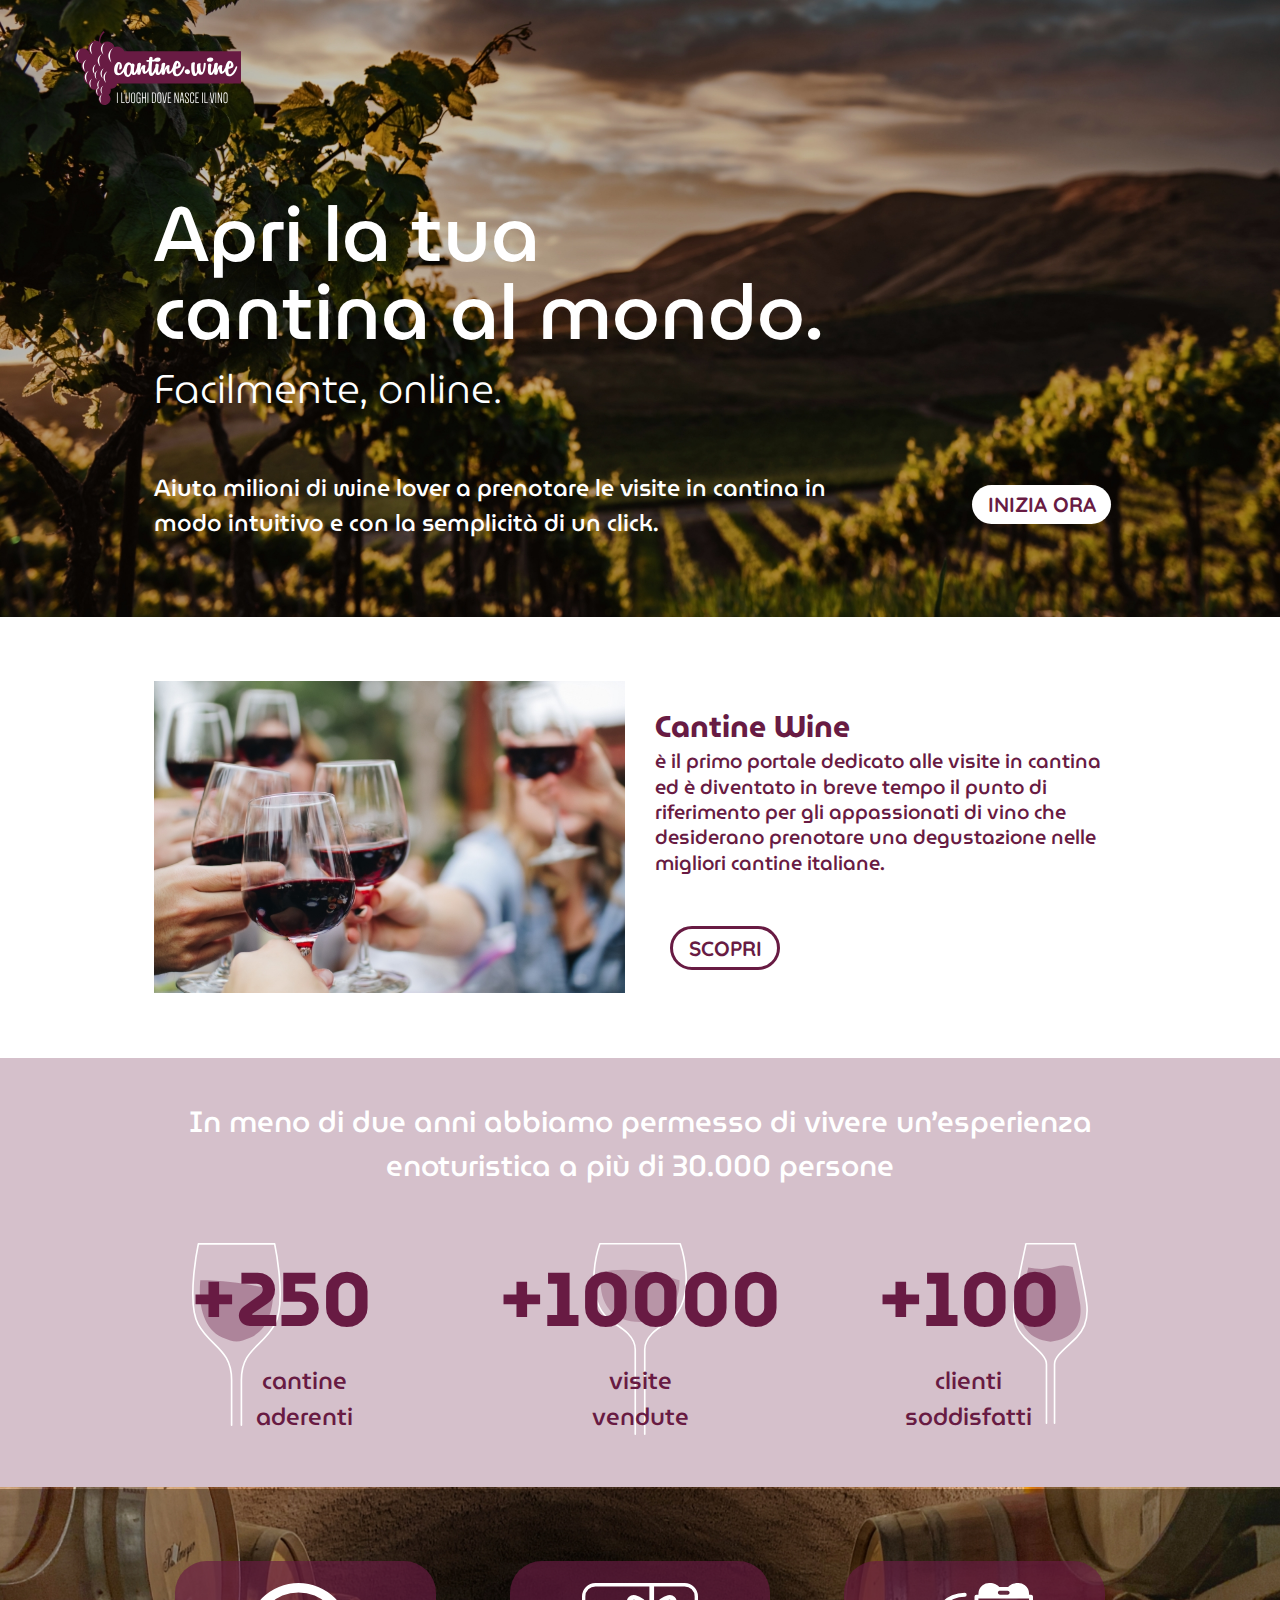
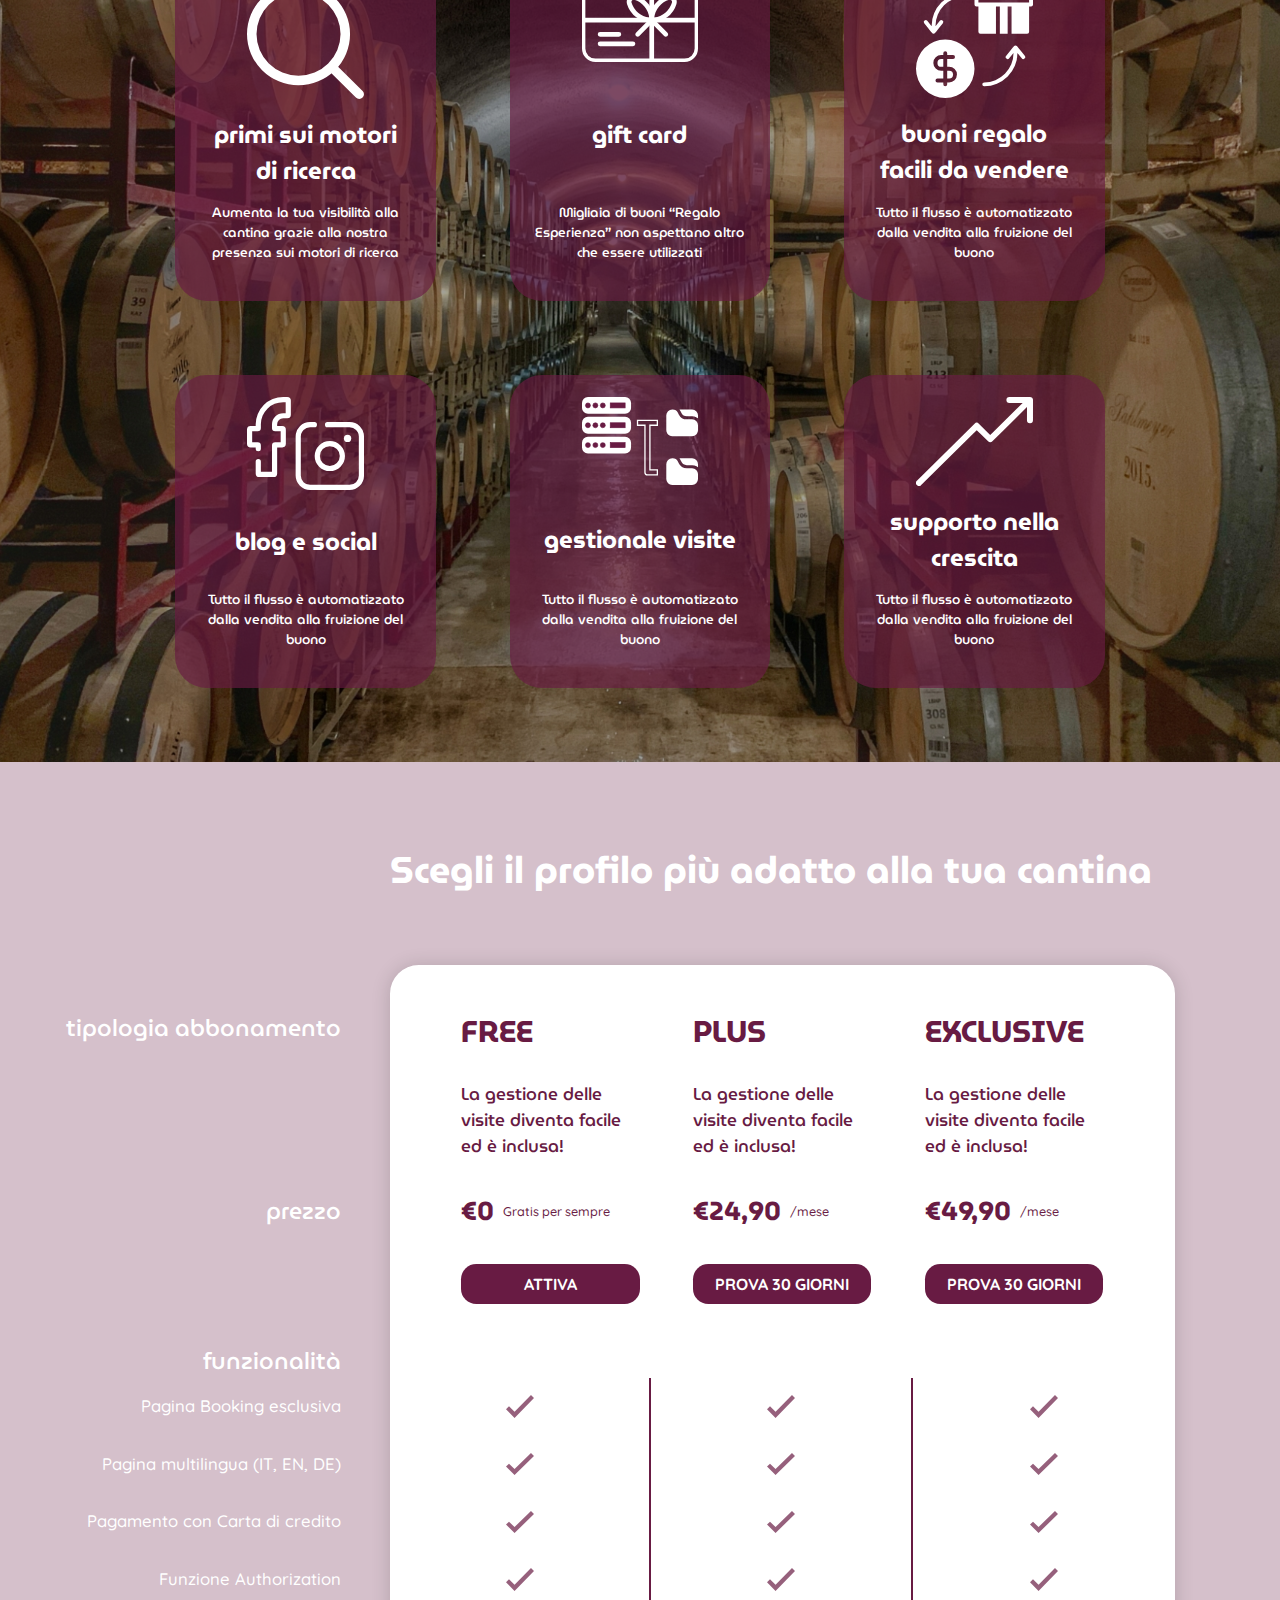
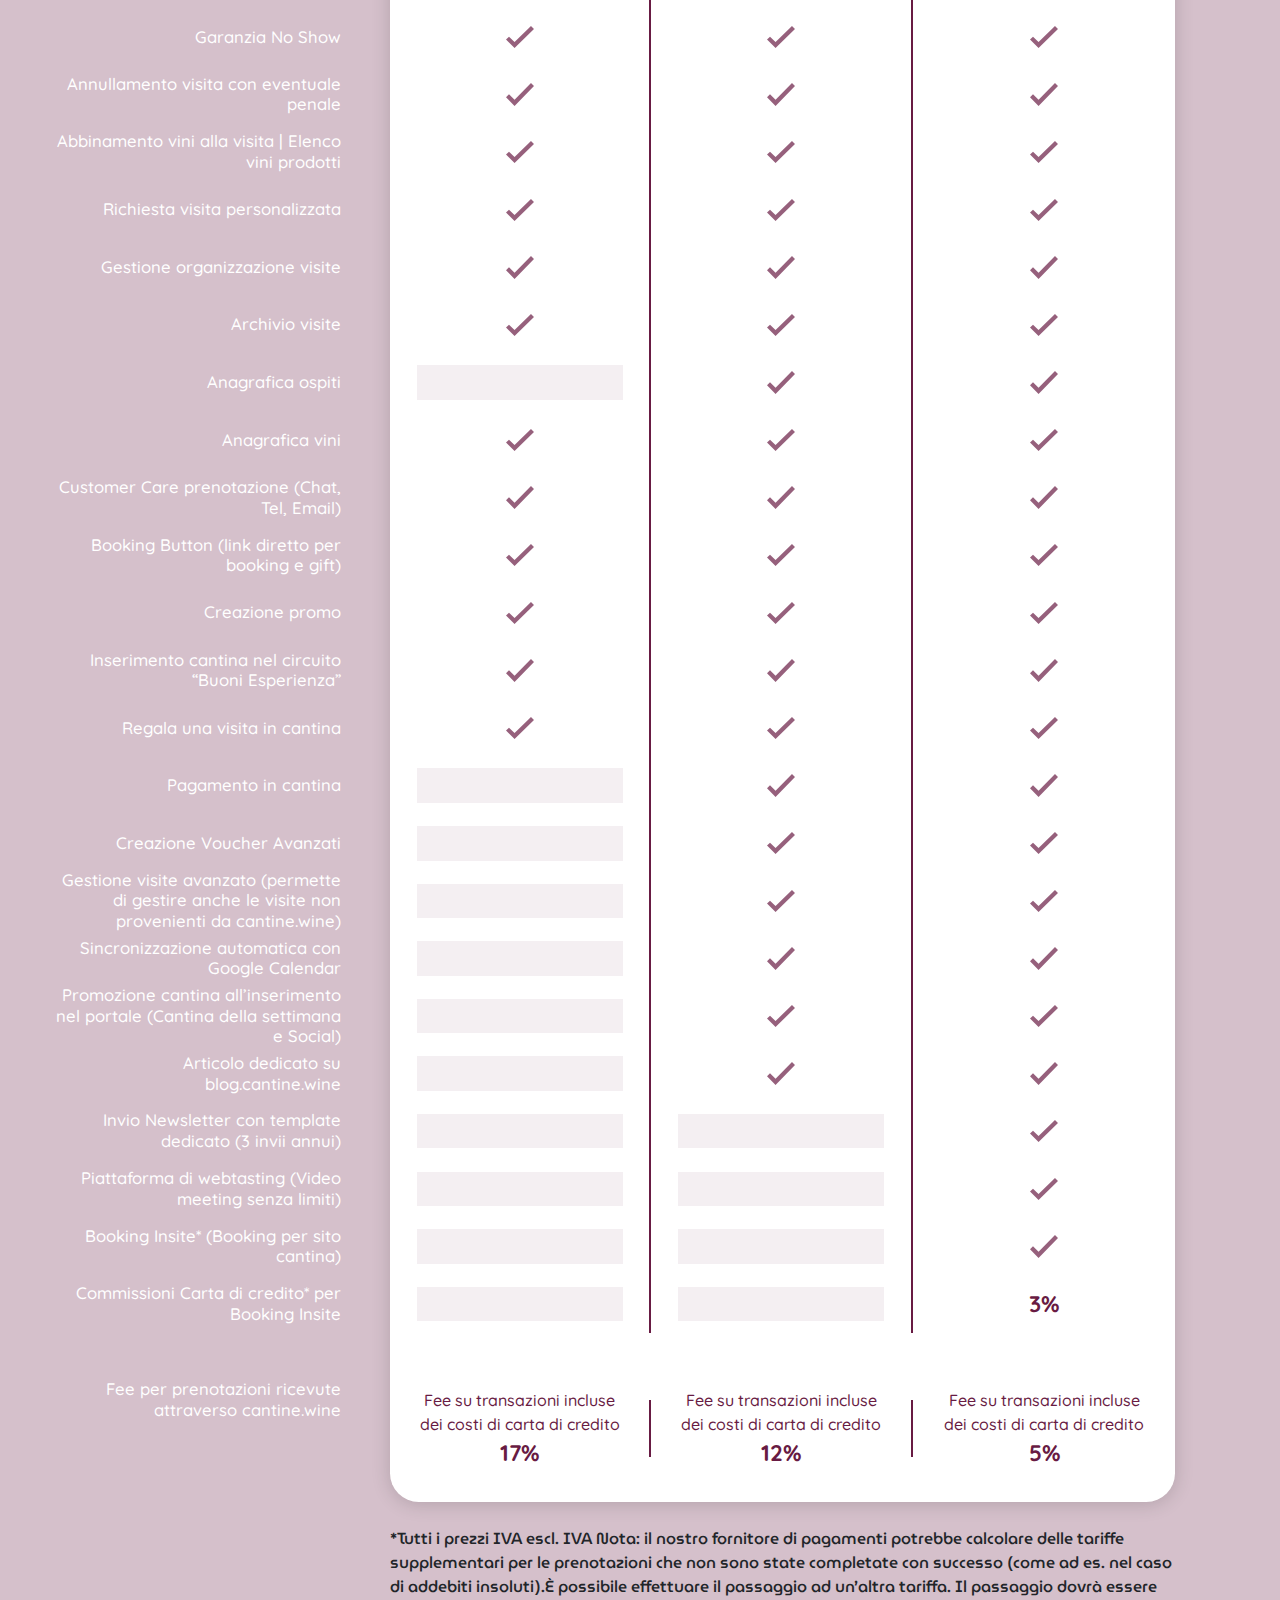
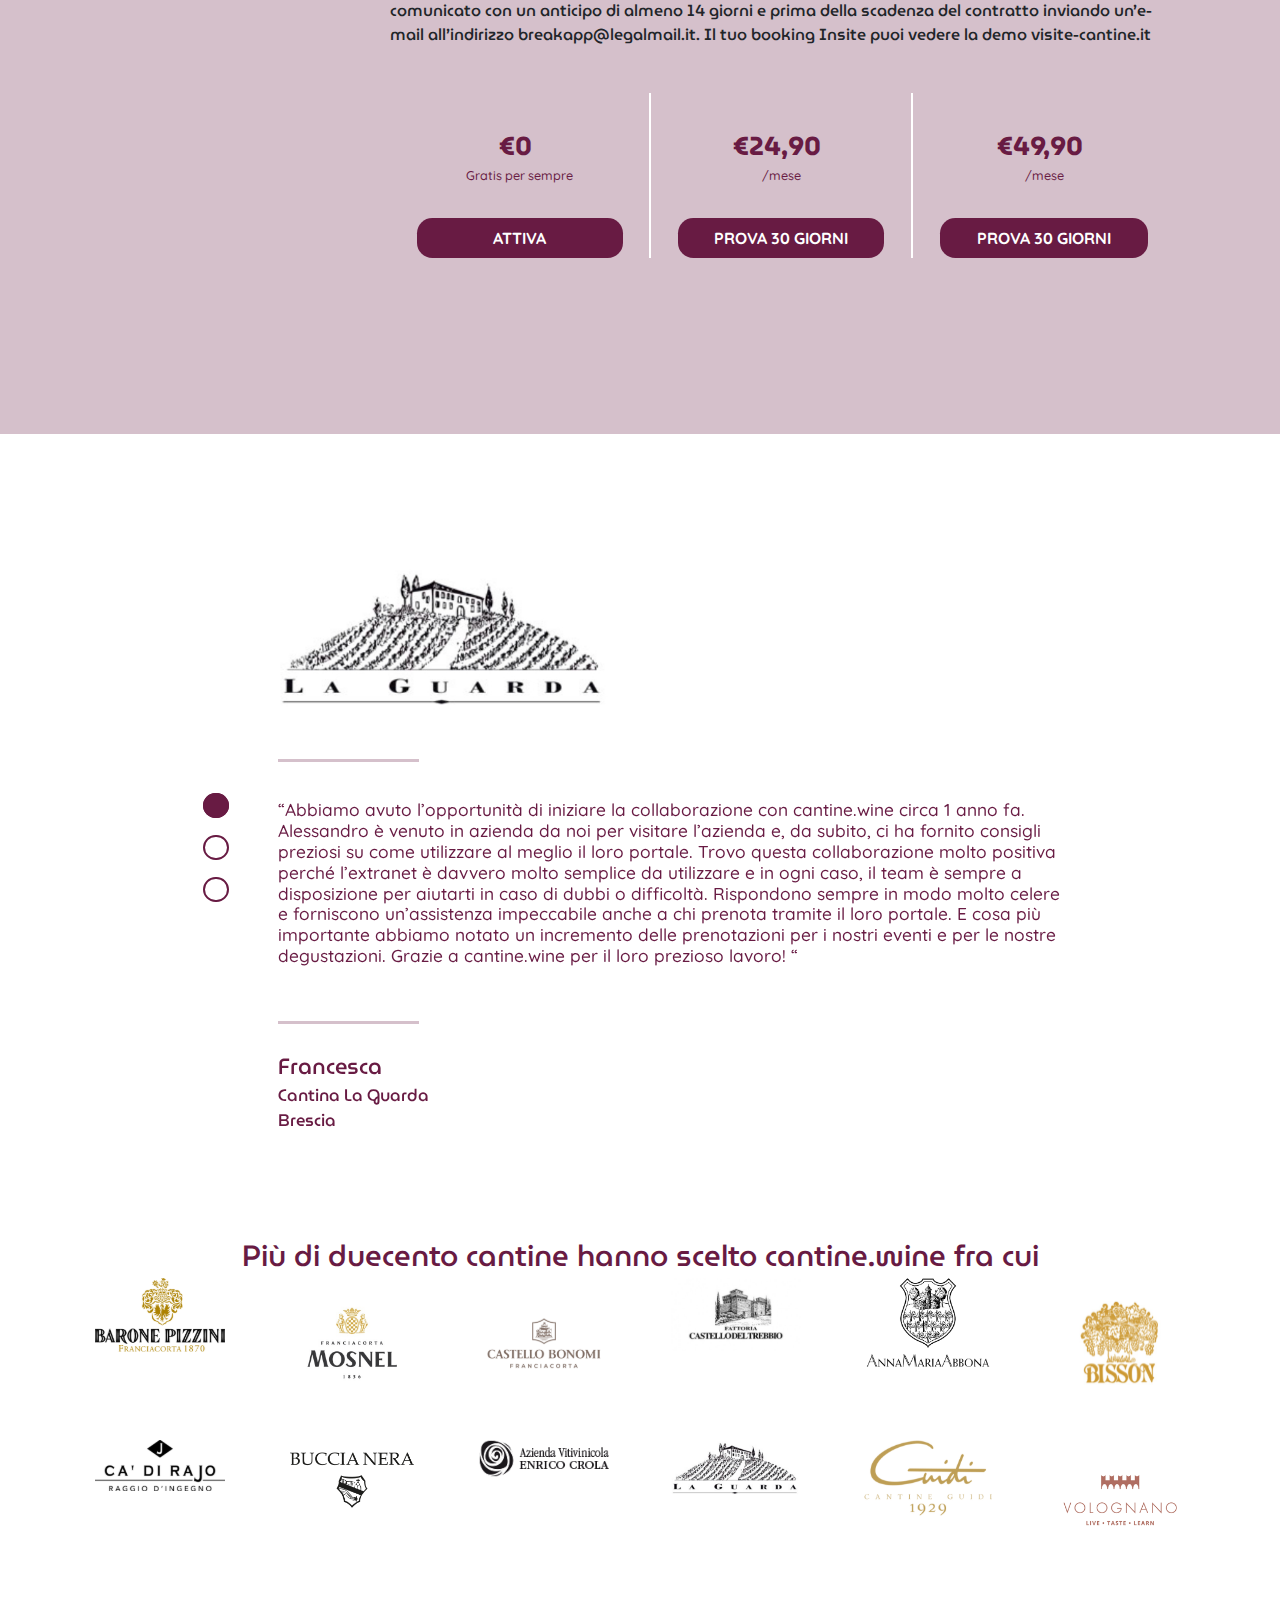
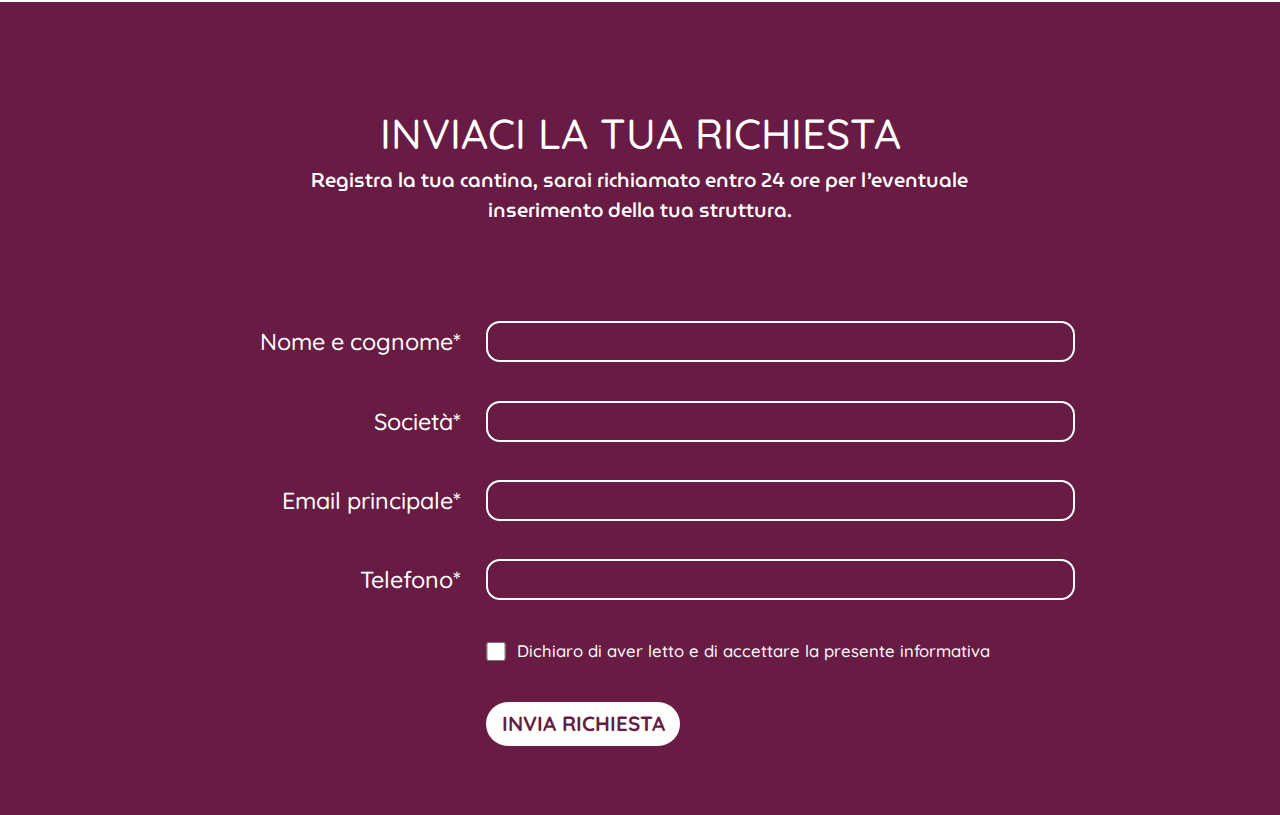
==== commit 31aa39a7: "changrs after review" ====
--- a/docs/index.html
+++ b/docs/index.html
@@ -34,7 +34,7 @@
 		Aiuta milioni di wine lover a prenotare le visite in cantina in modo intuitivo e con la semplicità di un click. 
 	</div>
 	<div class="button">
-		<a href="">
+		<a href="#contact">
 			INIZIA ORA
 		</a>
 		
@@ -62,7 +62,7 @@
 				</div>
 				<p>è il primo portale dedicato alle visite in cantina ed è diventato in breve tempo il punto di riferimento per gli appassionati di vino che desiderano prenotare una degustazione nelle migliori cantine italiane. </p>
 				<div class="button button--transparent">
-					<a href="">
+					<a href="https://www.cantine.wine/">
 						SCOPRI
 					</a>
 				</div>
@@ -84,8 +84,16 @@
 			<div class="vine__item">
 				<div class="vine__item-content">
 					<div class="vine-item__title">
-					+200
-				</div>
+				
+						 <div class="benefits__inner">
+          
+           
+        +<span class="benefits__number">250</span>
+             
+            
+        </div>
+				</div>
+
 				<div class="vine-item__text">
 					cantine <br>aderenti
 				</div>
@@ -101,7 +109,14 @@
 			<div class="vine__item">
 				<div class="vine__item-content">
 					<div class="vine-item__title">
-					+10.000
+					<div class="benefits__inner">
+          
+           
+        +<span class="benefits__number">10000</span>
+             
+            
+        </div>
+				
 				</div>
 				<div class="vine-item__text">
 					visite <br> vendute
@@ -117,7 +132,13 @@
 			<div class="vine__item">
 				<div class="vine__item-content">
 					<div class="vine-item__title">
-					+100
+					<div class="benefits__inner">
+          
+           
+        +<span class="benefits__number">100</span>
+             
+            
+        </div>
 				</div>
 				<div class="vine-item__text">
 					clienti <br>
@@ -385,14 +406,14 @@
 			</div>
 
 			<div class="tabs table__row">
-				<div class="table__col table-button"><div class="button">ATTIVA</div></div>
+				<div class="table__col table-button"><a href="#contact" class="button">ATTIVA</a></div>
 				<div class="table__col table-button">
-					<div class="button">
+					<a href="#contact" class="button">
 						PROVA 30 GIORNI
-					</div>
+					</a>
 				</div>
 				<div class="table__col table-button">
-					<div class="button">PROVA 30 GIORNI</div></div>
+					<a href="#contact" class="button">PROVA 30 GIORNI</a></div>
 			</div>
 			</div>
 			
@@ -892,14 +913,14 @@
 			</div>
 
 			<div class="tabs table__row">
-				<div class="table__col table-button"><div class="button">ATTIVA</div></div>
+				<div class="table__col table-button"><a href="#contact" class="button">ATTIVA</a></div>
 				<div class="table__col table-button">
-					<div class="button">
+					<a href="#contact" class="button">
 						PROVA 30 GIORNI
-					</div>
+					</a>
 				</div>
 				<div class="table__col table-button">
-					<div class="button">PROVA 30 GIORNI</div></div>
+					<a href="#contact" class="button">PROVA 30 GIORNI</a></div>
 			</div>
 </div>
 		
@@ -945,7 +966,7 @@
 					</div><div class="price-text">
 						Gratis per sempre
 					</div>
-	<div class="table__col table-button"><div class="button">ATTIVA</div></div>	<div class="table-left__header">funzionalità</div>			
+	<div class="table__col table-button"><a href="#contact" class="button">ATTIVA</div></a>	<div class="table-left__header">funzionalità</div>			
 				</div>
 
 
@@ -1368,7 +1389,7 @@
 			</div>
 
 			<div class="tabs table__row">
-				<div class="table__col table-button"><div class="button">ATTIVA</div></div>
+				<div class="table__col table-button"><a href="#contact" class="button">ATTIVA</a></div>
 				
 				
 			</div>
@@ -1393,7 +1414,7 @@
 					</div><div class="price-text">
 						/mese
 					</div>
-	<div class="table__col table-button"><div class="button">PROVA 30 GIORNI</div></div>	<div class="table-left__header">funzionalità</div>			
+	<div class="table__col table-button"><a href="#contact" class="button">PROVA 30 GIORNI</a></div>	<div class="table-left__header">funzionalità</div>			
 				</div>
 
 
@@ -1817,7 +1838,7 @@
 			</div>
 
 			<div class="tabs table__row">
-				<div class="table__col table-button"><div class="button">PROVA 30 GIORNI</div></div>
+				<div class="table__col table-button"><a href="#contact" class="button">PROVA 30 GIORNI</a></div>
 				
 				
 			</div>
@@ -1844,7 +1865,7 @@
 					</div><div class="price-text">
 						/mese
 					</div>
-	<div class="table__col table-button"><div class="button">PROVA 30 GIORNI</div></div>	<div class="table-left__header">funzionalità</div>			
+	<div class="table__col table-button"><a href="#contact" class="button">PROVA 30 GIORNI</a></div>	<div class="table-left__header">funzionalità</div>			
 				</div>
 
 
@@ -2268,7 +2289,7 @@
 			</div>
 
 			<div class="tabs table__row">
-				<div class="table__col table-button"><div class="button">PROVA 30 GIORNI</div></div>
+				<div class="table__col table-button"><a href="#contact" class="button">PROVA 30 GIORNI</a></div>
 				
 				
 			</div>
@@ -2292,7 +2313,10 @@
 		<div class="slider">
 			<div class="items_slider">
 				<div class="slider-content">
-					<img src="img/slider-logo.png" alt="" class="slider-logo1">
+					<div class="slider-logo slider-logo-first">
+						<img src="img/slider-logo.png" alt="" class="">
+					</div>
+					
 					<div class="line line-first">;	</div>
 					<p>	“Abbiamo avuto l’opportunità di iniziare la collaborazione con cantine.wine circa 1 anno fa. Alessandro è venuto in azienda da noi per visitare l’azienda e, da subito, ci ha fornito consigli preziosi su come utilizzare al meglio il loro portale. Trovo questa collaborazione molto positiva perché l’extranet è davvero molto semplice da utilizzare e in ogni caso, il team è sempre a disposizione per aiutarti in caso di dubbi o difficoltà. Rispondono sempre in modo molto celere e forniscono un’assistenza impeccabile anche a chi prenota tramite il loro portale. E cosa più importante abbiamo notato un incremento delle prenotazioni per i nostri eventi e per le nostre degustazioni. Grazie a cantine.wine per il loro prezioso lavoro! “</p>
 					<div class="line">
@@ -2319,7 +2343,10 @@
 
 		<div class="items_slider">
 				<div class="slider-content">
-					<img src="img/logo-2.jpg" alt="" class="slider-logo1">
+					<div class="slider-logo slider-logo-second">
+						<img src="img/logo-2.jpg" alt="" class="">
+					</div>
+					
 					<div class="line line-first">;	</div>
 					<p>	“Abbiamo avuto l’opportunità di iniziare la collaborazione con cantine.wine circa 1 anno fa. Alessandro è venuto in azienda da noi per visitare l’azienda e, da subito, ci ha fornito consigli preziosi su come utilizzare al meglio il loro portale. Trovo questa collaborazione molto positiva perché l’extranet è davvero molto semplice da utilizzare e in ogni caso, il team è sempre a disposizione per aiutarti in caso di dubbi o difficoltà. Rispondono sempre in modo molto celere e forniscono un’assistenza impeccabile anche a chi prenota tramite il loro portale. E cosa più importante abbiamo notato un incremento delle prenotazioni per i nostri eventi e per le nostre degustazioni. Grazie a cantine.wine per il loro prezioso lavoro! “</p>
 					<div class="line">
@@ -2347,7 +2374,10 @@
 
 		<div class="items_slider">
 				<div class="slider-content">
-					<img src="img/ricci.jpg" alt="" class="slider-logo1">
+					<div class="slider-logo slider-logo-three">
+						<img src="img/slider-logo3.png" alt="" class="">
+					</div>
+					
 					<div class="line line-first">;	</div>
 					<p>	“Abbiamo avuto l’opportunità di iniziare la collaborazione con cantine.wine circa 1 anno fa. Alessandro è venuto in azienda da noi per visitare l’azienda e, da subito, ci ha fornito consigli preziosi su come utilizzare al meglio il loro portale. Trovo questa collaborazione molto positiva perché l’extranet è davvero molto semplice da utilizzare e in ogni caso, il team è sempre a disposizione per aiutarti in caso di dubbi o difficoltà. Rispondono sempre in modo molto celere e forniscono un’assistenza impeccabile anche a chi prenota tramite il loro portale. E cosa più importante abbiamo notato un incremento delle prenotazioni per i nostri eventi e per le nostre degustazioni. Grazie a cantine.wine per il loro prezioso lavoro! “</p>
 					<div class="line">
@@ -2443,7 +2473,7 @@
 </div>
 
 <!-- start footer -->
-<footer class="footer">
+<footer class="footer" id="contact">
 	<div class="container-fluid">
 		<div class="footer__title">
 			INVIACI LA TUA RICHIESTA
@@ -2497,9 +2527,13 @@
 </footer>
 
 <!-- end footer -->
-
+<script src="js/wow.min.js"></script>
+<script>
+  new WOW().init();
+</script>
 	<script src="https://ajax.googleapis.com/ajax/libs/jquery/3.4.1/jquery.min.js"></script>
 	<script src="js/libs.min.js"></script>
+	<script src="js/jquery.spincrement.min.js"></script>
 	
 	<script src="js/main.js"></script>
 </body>
--- a/docs/css/style.min.css
+++ b/docs/css/style.min.css
@@ -1 +1 @@
-body{font-family:"MuseoModerno",sans-serif;font-weight:500}h1{font-weight:500;font-size:5.990vw;line-height:6.094vw;max-width:53vw}h1 br{display:none}h3{font-size:1.875vw;font-weight:700}a,a:hover{text-decoration:none}.button{font-size:1.615vw;font-weight:700;text-transform:uppercase;padding:0.5vw 1.2vw;font-family:'Quicksand', sans-serif}.button a{color:#681B43;font-size:1.615vw;font-weight:700;text-transform:uppercase;font-weight:700;background:#fff;font-size:1.614vw;padding:0.5vw 1.2vw;border-radius:5vw;font-family:'Quicksand', sans-serif}.button.button--transparent a{border:3px solid #681B43;background:transparent}.sub-title{font-weight:300;font-size:3.125vw}.container-fluid{max-width:78.333vw}.header{padding-top:2.448vw;background:url("../img/bg.jpg");background-size:cover;background-position:center}.logo{padding-left:5.885vw}.logo img{width:12.917vw}.header__content{padding-top:7vw;padding-bottom:6vw;color:#fff}.header__footer-text{font-size:1.823vw;font-weight:500;max-width:58vw}.header__footer{display:-webkit-box;display:-ms-flexbox;display:flex;-webkit-box-pack:justify;-ms-flex-pack:justify;justify-content:space-between;-webkit-box-align:center;-ms-flex-align:center;align-items:center;padding-top:4vw}.about{padding:5.052vw 0;color:#681B43}.about img{width:100%}.about p{font-size:1.563vw;font-weight:500;line-height:1.979vw}.about .button{margin-top:2.708vw}.about__content{height:100%;display:-webkit-box;display:-ms-flexbox;display:flex;-webkit-box-orient:vertical;-webkit-box-direction:normal;-ms-flex-direction:column;flex-direction:column;-webkit-box-pack:center;-ms-flex-pack:center;justify-content:center}.about-title{font-size:2.344vw;font-weight:700}.vine{background:rgba(104,27,67,0.28);padding-top:3.281vw;padding-bottom:4.063vw}.vine__title{font-size:2.292vw;color:#fff;text-align:center;font-weight:500}.vine__items{display:-webkit-box;display:-ms-flexbox;display:flex;-webkit-box-pack:justify;-ms-flex-pack:justify;justify-content:space-between;max-width:70vw;margin:0 auto}.vine__item:first-child img{width:6.979vw}.vine__item:first-child .vine-item__text{left:5vw}.vine__item{margin-top:4.271vw;width:33.33%;position:relative;display:-webkit-box;display:-ms-flexbox;display:flex}.vine-item__title{font-size:5.938vw;color:#681B43;position:absolute;font-weight:700}.vine-item__text{position:absolute;text-align:center;color:#681B43;font-size:1.875vw;bottom:0}.vine__item:nth-child(2){display:-webkit-box;display:-ms-flexbox;display:flex;-webkit-box-pack:center;-ms-flex-pack:center;justify-content:center}.vine__item:nth-child(2) img{width:7.292vw}.vine__item:nth-child(2) .vine-item__title{left:50%;-webkit-transform:translate(-50%);-ms-transform:translate(-50%);transform:translate(-50%)}.vine__item:nth-child(2) .vine-item__text{left:50%;-webkit-transform:translate(-50%);-ms-transform:translate(-50%);transform:translate(-50%)}.vine__item:nth-child(3){display:-webkit-box;display:-ms-flexbox;display:flex;-webkit-box-pack:end;-ms-flex-pack:end;justify-content:flex-end}.vine__item:nth-child(3) .vine-item__title{left:7vw}.vine__item:nth-child(3) .vine-item__text{left:9vw}.vine__item:nth-child(3) img{width:5.885vw}.item-section{padding-top:5.729vw;background:url("../img/bg2.jpg");background-size:cover;background-position:center;color:#fff}.item-section .col-lg-4{display:-webkit-box;display:-ms-flexbox;display:flex;-webkit-box-pack:center;-ms-flex-pack:center;justify-content:center;margin-bottom:5.781vw}.item{background:rgba(104,27,67,0.66);text-align:center;padding:1.719vw;border-radius:2.5vw;max-width:20.365vw;height:100%;display:-webkit-box;display:-ms-flexbox;display:flex;-webkit-box-orient:vertical;-webkit-box-direction:normal;-ms-flex-direction:column;flex-direction:column;-webkit-box-pack:justify;-ms-flex-pack:justify;justify-content:space-between;-webkit-box-align:center;-ms-flex-align:center;align-items:center}.item img{max-width:9.115vw;margin-bottom:1.406vw}.item h3{margin:0 auto;max-width:15vw}.item p{font-size:1.042vw;margin-top:1.042vw}.table-section{background:rgba(104,27,67,0.28);padding-top:6.250vw;padding-bottom:8vw;display:-webkit-box;display:-ms-flexbox;display:flex}.titles__column{width:30.469vw;padding-left:3.854vw;padding-right:3.854vw;padding-top:13.167vw;text-align:right;color:#fff}.table-title{color:#fff;font-size:2.917vw;font-weight:700;padding-bottom:5.208vw}.table{width:61.302vw;background:#fff;-webkit-box-shadow:0 0.156vw 1.51vw rgba(0,0,0,0.16);box-shadow:0 0.156vw 1.51vw rgba(0,0,0,0.16);border-radius:2.24vw;padding:3.490vw 0;color:#681B43}.table__row{display:-webkit-box;display:-ms-flexbox;display:flex;-webkit-box-pack:justify;-ms-flex-pack:justify;justify-content:space-between}.table__col{width:33.3%;padding:0 2.083vw}.tab{font-size:2.344vw;font-weight:700;padding-bottom:2.083vw}.tab-top{padding-left:3.490vw;padding-right:3.490vw}.table-text{font-size:1.354vw}.table-price-col{display:-webkit-box;display:-ms-flexbox;display:flex;padding-top:2.604vw;padding-bottom:2.604vw;-webkit-box-align:center;-ms-flex-align:center;align-items:center}.price{font-size:2.031vw;font-weight:700;padding-right:0.677vw}.price-text{font-size:0.990vw;font-family:'Quicksand', sans-serif}.table-button .button{font-size:1.250vw;background:#681B43;color:#fff;display:-webkit-box;display:-ms-flexbox;display:flex;-webkit-box-pack:center;-ms-flex-pack:center;justify-content:center;-webkit-box-align:center;-ms-flex-align:center;align-items:center;border-radius:1.198vw;padding:0.625vw 1.146vw;cursor:pointer}.table-button{margin-bottom:5.729vw}.table-left__header{font-size:1.823vw}.table-left__header .type{padding-bottom:11.5vw}.left-price{padding-bottom:9vw}.table-col-tick{border-right:2px solid #681B43;height:4.5vw;font-family:'Quicksand', sans-serif;display:-webkit-box;display:-ms-flexbox;display:flex;-webkit-box-pack:center;-ms-flex-pack:center;justify-content:center;-webkit-box-align:center;-ms-flex-align:center;align-items:center;text-align:center}.table-col-tick img{width:2.188vw}.table-col-tick .tick-text{font-size:1.771vw;font-weight:700}.table-col-tick span{background:rgba(104,27,67,0.07);width:100%;height:60%}.table-col-tick .tick-p{font-size:1.250vw}.table-left-title{font-size:1.302vw;height:4.5vw;display:-webkit-box;display:-ms-flexbox;display:flex;-webkit-box-align:center;-ms-flex-align:center;align-items:center;-webkit-box-pack:end;-ms-flex-pack:end;justify-content:flex-end;font-family:'Quicksand', sans-serif;font-weight:500;line-height:1.615vw}.table__row-text{padding-top:67px}.table-left-title--last{margin-top:3vw}.table-footer-text{width:61.302vw;padding-top:1.927vw;padding-bottom:3.646vw}.table-col-tick:last-child{border-right:none}.table-footer-row{color:#681B43}.table-footer-row .table__row .table__col{border-right:2px solid #fff}.table-footer-row .table__row .table__col:last-child{border-right:none}.table-footer-row .table-price-col{-webkit-box-orient:vertical;-webkit-box-direction:normal;-ms-flex-direction:column;flex-direction:column}.table-section--mobile{display:none}.slider-section{padding:8.333vw 0;width:74.479vw;margin:0 auto}.slider{color:#681B43}.slider p{font-size:1.354vw;max-width:61.510vw;padding:2vw 0;line-height:1.2;min-height:17vw;font-family:'Quicksand', sans-serif}.slider img{margin-bottom:1.6vw;height:12vw}.slider-content{padding-left:8.854vw}.line{background:rgba(104,27,67,0.28);height:3px;width:11.042vw;display:block;font-size:0}.slider-author-wrapper{padding-top:2vw;min-height:10vw}.slider-text{font-size:1.719vw}.slider-name{font-size:1.302vw}.slick-dots{position:absolute;top:43%;left:0;list-style:none;font-size:0;margin-bottom:0}.slick-dots li{margin-bottom:1.302vw;border-radius:50%;outline:none;cursor:pointer}.slick-dots li button{width:1.979vw;height:1.979vw;border:2px solid #681B43;border-radius:50%;background:transparent;outline:none;cursor:pointer}.slick-dots li:last-child{margin-bottom:0}.slick-dots li.slick-active{background:#681B43}.prev,.next{display:none}.logos-section .vine__title{color:#681B43}.logos-section .container-fluid{max-width:90vw}.logos-section a{margin-bottom:2.5vw;display:-webkit-box;display:-ms-flexbox;display:flex;-webkit-box-pack:center;-ms-flex-pack:center;justify-content:center;-webkit-box-align:center;-ms-flex-align:center;align-items:center}.logos-section img{width:80%}.footer{background:#681B43;color:#fff;padding-top:7.813vw;padding-bottom:5.417vw}form{max-width:68vw;margin:0 auto;display:block}.footer__title{text-align:center;font-size:3.281vw;text-transform:uppercase;font-family:'Quicksand', sans-serif}.footer__sub-title{text-align:center;font-size:1.563vw;max-width:52.7vw;margin:0 auto;margin-bottom:7.552vw}.form-row{width:100%;-webkit-box-pack:justify;-ms-flex-pack:justify;justify-content:space-between;display:-webkit-box;display:-ms-flexbox;display:flex;-webkit-box-align:center;-ms-flex-align:center;align-items:center;margin-bottom:3vw}.form-row button{border:none;background:#fff;color:#681B43;border-radius:5vw;font-family:'Quicksand', sans-serif;outline:none;cursor:pointer}.form-row span{width:20vw;font-family:'Quicksand', sans-serif;font-size:1.824vw;text-align:right}.form-row input{width:46vw;height:3.2vw;background:transparent;border:0.2vw solid #fff;border-radius:1.094vw;outline:none;color:#fff;padding:0 1vw}.form-row-wrapper{width:46vw;display:-webkit-box;display:-ms-flexbox;display:flex;-webkit-box-pack:start;-ms-flex-pack:start;justify-content:flex-start;-webkit-box-align:center;-ms-flex-align:center;align-items:center}.form-row-wrapper input{width:1.5vw;height:1.5vw;margin-right:0.9vw;background:#fff;border:none;border-radius:none;cursor:pointer}.form-row-wrapper label{margin-bottom:0;font-size:1.3vw;font-family:'Quicksand', sans-serif}.form-row:last-child{margin-bottom:0}@media only screen and (max-width: 992px){.item-section{padding-top:5vw}.item-section .col-lg-4{padding-left:1.25vw;padding-right:1.25vw}.item-section .col-lg-4:first-child .item img{max-width:7vw}.item{max-width:100%;border-radius:6.4vw}.item h3{max-width:100%}.item p{font-size:1.9vw}.item{padding:3.2vw 1.6vw 2.9vw 1.6vw}.item img{max-width:10.4vw}h3{font-size:2.4vw}}@media only screen and (max-width: 767px){.logo{padding-left:6.133vw}.logo img{width:30.133vw}.header{padding-top:8vw}.header__content{padding-top:38.133vw;text-align:center;padding-bottom:15.733vw}.header__content h1{margin:0 auto;font-size:10.400vw;max-width:100vw;line-height:10.667vw}.header__content h1 br{display:block}.sub-title{font-size:5.333vw;font-weight:300}.header__footer{-webkit-box-orient:vertical;-webkit-box-direction:normal;-ms-flex-direction:column;flex-direction:column;padding-top:18.400vw}.header__footer .button{padding-top:6.4vw}.header__footer-text{font-size:3.733vw;max-width:75vw}.button a{font-size:5.067vw;padding:1.867vw 8.533vw;border-radius:10vw}.container-fluid{max-width:100vw}.about__content{padding-top:6.250vw}.about-title{font-size:6.563vw}.about p{font-size:5.313vw;line-height:6.563vw}.about{padding-top:7.413vw;padding-bottom:6.933vw}.vine{padding-top:9.867vw;padding-bottom:9.867vw}.vine__title{font-size:5.067vw;margin-bottom:6.667vw}.vine__items{-webkit-box-orient:vertical;-webkit-box-direction:normal;-ms-flex-direction:column;flex-direction:column;max-width:85vw}.vine__item{width:100%;margin-top:0}.vine__item:first-child img{width:17.168vw}.vine-item__title{font-size:13.6vw}.vine__item .vine-item__text{font-size:4.533vw;bottom:4vw}.vine__item .vine-item__text br{display:none}.vine__item:first-child .vine-item__text{left:9vw}.vine__item:first-child .vine-item__title{top:8vw;left:8vw}.vine__item:nth-child(2){display:-webkit-box;display:-ms-flexbox;display:flex;-webkit-box-pack:end;-ms-flex-pack:end;justify-content:flex-end}.vine__item:nth-child(2) img{width:17.067vw}.vine__item:nth-child(2) .vine-item__title{left:100%;top:50%;-webkit-transform:translateX(-100%) translateY(-50%);-ms-transform:translateX(-100%) translateY(-50%);transform:translateX(-100%) translateY(-50%)}.vine__item:nth-child(2) .vine-item__text{left:60%}.vine__item:nth-child(3){-webkit-box-pack:start;-ms-flex-pack:start;justify-content:flex-start}.vine__item:nth-child(3) img{width:14.667vw}.vine__item:nth-child(3) .vine-item__title{top:8vw}.item-section{padding-top:10.4vw}.item-section .container-fluid{max-width:95%}.item-section .col-lg-4{padding-left:2.5vw;padding-right:2.5vw}.item-section .col-lg-4:first-child .item img{max-width:14vw}.item{max-width:100%;padding:11.563vw;border-radius:11vw}.item h3{max-width:100%}.item p{font-size:3.467vw}.item{padding:6.4vw 3.2vw 2vw 3.2vw}.item img{max-width:20.800vw}h3{font-size:4.800vw}.table-section{display:none;padding-top:9.600vw}.table-section--mobile{display:block;padding-top:0}.table-wrapper{display:-webkit-box;display:-ms-flexbox;display:flex}.table-title{padding:9.600vw 8.533vw 4.267vw 8.533vw;font-size:5.6vw}.table-section--mobile .tabs{display:-webkit-box;display:-ms-flexbox;display:flex;margin-bottom:8vw;border-radius:2.933vw}.tab-mobile{font-size:3.733vw;text-align:center;background:#fff;display:-webkit-box;display:-ms-flexbox;display:flex;-webkit-box-pack:center;-ms-flex-pack:center;justify-content:center;-webkit-box-align:center;-ms-flex-align:center;align-items:center;padding:0;cursor:pointer;border:1px solid #681B43;height:12.267vw}.tab-mobile:last-child{border-top-right-radius:2.933vw;border-bottom-right-radius:2.933vw;border-left:none}.tab-mobile:first-child{border-top-left-radius:2.933vw;border-bottom-left-radius:2.933vw;border-right:none}.tab-mobile.active{background:#681B43;color:#fff}.tab-content{display:none}.table-wrapper{display:block}.tab-content:first-child{display:block}.table-price-col{width:100%;display:block}.table-button{width:100%}.table__row--header{text-align:center;color:#681B43}.tab-content-title{font-size:8vw;margin-bottom:1.6vw}.tab-content-p{font-size:4.522vw;max-width:70vw;margin:0 auto;margin-bottom:5.33vw}.price{font-size:11.733vw}.price-text{font-size:4vw;margin-bottom:9.067vw}.table-button .button{font-size:5.6vw;padding:2.933vw 0;border-radius:10vw}.titles__column{padding-top:8vw}.table-left__header{color:#fff;font-size:4.533vw;text-align:left;padding-top:3vw}.tab-content-wrapper{display:-webkit-box;display:-ms-flexbox;display:flex}.table-col-tick{border-right:none}.titles__column{width:55vw}.table-column{width:31vw}.table-column .table{max-width:31vw;padding-top:8vw;border-radius:5.867vw;padding-bottom:5.867vw;-webkit-box-shadow:0 0.8vw 7.733vw rgba(0,0,0,0.16);box-shadow:0 0.8vw 7.733vw rgba(0,0,0,0.16)}.table-left-title{font-size:3.2vw;line-height:1.2;height:10vw}.table-col-tick{height:10vw;width:100%}.table-col-tick img{width:4.8vw}.table-col-tick .tick-p{font-size:2.667vw}.table-col-tick .tick-text{font-size:4.267vw}.table__row-text{padding-top:8vw}.table-footer-text{width:100%;font-size:2.933vw;padding-top:7vw}.table-price-col-footer{display:-webkit-box;display:-ms-flexbox;display:flex}.prev,.next{display:block}.prev img,.next img{width:2.773vw}.slick-slide img{display:block;margin:0 auto;max-width:40vw;height:auto}.line-first{display:none}.slider-section{width:76.800vw;position:relative}.slider-content{padding-left:0}.slider p{max-width:100%;font-size:3.467vw}.slider-text{font-size:4.8vw}.slider-name{font-size:4vw}.line{width:56vw}.prev{left:0;top:13vw;position:absolute}.next{right:0;top:13vw;position:absolute}.slider-section{padding-bottom:0}.logos-section{padding-top:5vw}.logos-section a{min-height:19vw;margin-bottom:0}.logos-section img{width:100%}.footer__title{font-size:5.6vw}.footer__sub-title{font-size:4vw;max-width:70vw}.form-row{-webkit-box-orient:vertical;-webkit-box-direction:normal;-ms-flex-direction:column;flex-direction:column}.form-row span{width:100%;text-align:center;font-size:4.8vw}.form-row input{width:100%;height:10.133vw;border-radius:5.6vw;margin-top:3.467vw}.form-row-wrapper{width:100%;-webkit-box-align:center;-ms-flex-align:center;align-items:center;display:-webkit-box;display:-ms-flexbox;display:flex;margin-top:10vw}.form-row-wrapper input{width:4vw;height:4vw;min-width:4vw;min-height:4vw;margin-top:0;margin-right:3vw;color:#fff;padding:0 5vw}.form-row-wrapper label{margin-bottom:0;font-size:3vw;max-width:90%}.footer{padding-bottom:15vw;padding-top:15vw}.footer button{width:100%;font-size:5.33vw;padding-top:2vw;padding-bottom:2vw;border-radius:10vw}input{border:1px solid #fff}}@media only screen and (max-width: 360px){.header__content h1{font-size:10vw}}
+body{font-family:"MuseoModerno",sans-serif;font-weight:500}h1{font-weight:500;font-size:5.990vw;line-height:6.094vw;max-width:53vw}h1 br{display:none}h3{font-size:1.875vw;font-weight:700}a,a:hover{text-decoration:none}.button{font-size:1.615vw;font-weight:700;text-transform:uppercase;padding:0.5vw 1.2vw;font-family:'Quicksand', sans-serif}.button a{color:#681B43;font-size:1.615vw;font-weight:700;text-transform:uppercase;font-weight:700;background:#fff;font-size:1.614vw;padding:0.5vw 1.2vw;border-radius:5vw;font-family:'Quicksand', sans-serif}.button.button--transparent a{border:3px solid #681B43;background:transparent}.sub-title{font-weight:300;font-size:3.125vw}.container-fluid{max-width:78.333vw}.header{padding-top:2.448vw;background:url("../img/bg.jpg");background-size:cover;background-position:center}.logo{padding-left:5.885vw}.logo img{width:12.917vw}.header__content{padding-top:7vw;padding-bottom:6vw;color:#fff}.header__footer-text{font-size:1.823vw;font-weight:500;max-width:58vw}.header__footer{display:-webkit-box;display:-ms-flexbox;display:flex;-webkit-box-pack:justify;-ms-flex-pack:justify;justify-content:space-between;-webkit-box-align:center;-ms-flex-align:center;align-items:center;padding-top:4vw}.about{padding:5.052vw 0;color:#681B43}.about img{width:100%}.about p{font-size:1.563vw;font-weight:500;line-height:1.979vw}.about .button{margin-top:2.708vw}.about__content{height:100%;display:-webkit-box;display:-ms-flexbox;display:flex;-webkit-box-orient:vertical;-webkit-box-direction:normal;-ms-flex-direction:column;flex-direction:column;-webkit-box-pack:center;-ms-flex-pack:center;justify-content:center}.about-title{font-size:2.344vw;font-weight:700}.vine{background:rgba(104,27,67,0.28);padding-top:3.281vw;padding-bottom:4.063vw}.vine__title{font-size:2.292vw;color:#fff;text-align:center;font-weight:500}.vine__items{display:-webkit-box;display:-ms-flexbox;display:flex;-webkit-box-pack:justify;-ms-flex-pack:justify;justify-content:space-between;max-width:70vw;margin:0 auto}.vine__item:first-child img{width:6.979vw}.vine__item:first-child .vine-item__text{left:5vw}.vine__item{margin-top:4.271vw;width:33.33%;position:relative;display:-webkit-box;display:-ms-flexbox;display:flex}.vine-item__title{font-size:5.938vw;color:#681B43;position:absolute;font-weight:700}.vine-item__text{position:absolute;text-align:center;color:#681B43;font-size:1.875vw;bottom:0}.vine__item:nth-child(2){display:-webkit-box;display:-ms-flexbox;display:flex;-webkit-box-pack:center;-ms-flex-pack:center;justify-content:center}.vine__item:nth-child(2) img{width:7.292vw}.vine__item:nth-child(2) .vine-item__title{left:50%;-webkit-transform:translate(-50%);-ms-transform:translate(-50%);transform:translate(-50%)}.vine__item:nth-child(2) .vine-item__text{left:50%;-webkit-transform:translate(-50%);-ms-transform:translate(-50%);transform:translate(-50%)}.vine__item:nth-child(3){display:-webkit-box;display:-ms-flexbox;display:flex;-webkit-box-pack:end;-ms-flex-pack:end;justify-content:flex-end}.vine__item:nth-child(3) .vine-item__title{left:7vw}.vine__item:nth-child(3) .vine-item__text{left:9vw}.vine__item:nth-child(3) img{width:5.885vw}.item-section{padding-top:5.729vw;background:url("../img/bg2.jpg");background-size:cover;background-position:center;color:#fff}.item-section .col-lg-4{display:-webkit-box;display:-ms-flexbox;display:flex;-webkit-box-pack:center;-ms-flex-pack:center;justify-content:center;margin-bottom:5.781vw}.item{background:rgba(104,27,67,0.66);text-align:center;padding:1.719vw;border-radius:2.5vw;max-width:20.365vw;height:100%;display:-webkit-box;display:-ms-flexbox;display:flex;-webkit-box-orient:vertical;-webkit-box-direction:normal;-ms-flex-direction:column;flex-direction:column;-webkit-box-pack:justify;-ms-flex-pack:justify;justify-content:space-between;-webkit-box-align:center;-ms-flex-align:center;align-items:center}.item img{max-width:9.115vw;margin-bottom:1.406vw}.item h3{margin:0 auto;max-width:15vw}.item p{font-size:1.042vw;margin-top:1.042vw}.table-section{background:rgba(104,27,67,0.28);padding-top:6.250vw;padding-bottom:8vw;display:-webkit-box;display:-ms-flexbox;display:flex}.titles__column{width:30.469vw;padding-left:3.854vw;padding-right:3.854vw;padding-top:13.167vw;text-align:right;color:#fff}.table-title{color:#fff;font-size:2.917vw;font-weight:700;padding-bottom:5.208vw}.table{width:61.302vw;background:#fff;-webkit-box-shadow:0 0.156vw 1.51vw rgba(0,0,0,0.16);box-shadow:0 0.156vw 1.51vw rgba(0,0,0,0.16);border-radius:2.24vw;padding:3.490vw 0;color:#681B43}.table__row{display:-webkit-box;display:-ms-flexbox;display:flex;-webkit-box-pack:justify;-ms-flex-pack:justify;justify-content:space-between}.table__col{width:33.3%;padding:0 2.083vw}.tab{font-size:2.344vw;font-weight:700;padding-bottom:2.083vw}.tab-top{padding-left:3.490vw;padding-right:3.490vw}.table-text{font-size:1.354vw}.table-price-col{display:-webkit-box;display:-ms-flexbox;display:flex;padding-top:2.604vw;padding-bottom:2.604vw;-webkit-box-align:center;-ms-flex-align:center;align-items:center}.price{font-size:2.031vw;font-weight:700;padding-right:0.677vw}.price-text{font-size:0.990vw;font-family:'Quicksand', sans-serif}.table-button .button{font-size:1.250vw;background:#681B43;color:#fff;display:-webkit-box;display:-ms-flexbox;display:flex;-webkit-box-pack:center;-ms-flex-pack:center;justify-content:center;-webkit-box-align:center;-ms-flex-align:center;align-items:center;border-radius:1.198vw;padding:0.625vw 1.146vw;cursor:pointer}.table-button{margin-bottom:5.729vw}.table-left__header{font-size:1.823vw}.table-left__header .type{padding-bottom:11.5vw}.left-price{padding-bottom:9vw}.table-col-tick{border-right:2px solid #681B43;height:4.5vw;font-family:'Quicksand', sans-serif;display:-webkit-box;display:-ms-flexbox;display:flex;-webkit-box-pack:center;-ms-flex-pack:center;justify-content:center;-webkit-box-align:center;-ms-flex-align:center;align-items:center;text-align:center}.table-col-tick img{width:2.188vw}.table-col-tick .tick-text{font-size:1.771vw;font-weight:700}.table-col-tick span{background:rgba(104,27,67,0.07);width:100%;height:60%}.table-col-tick .tick-p{font-size:1.250vw}.table-left-title{font-size:1.302vw;height:4.5vw;display:-webkit-box;display:-ms-flexbox;display:flex;-webkit-box-align:center;-ms-flex-align:center;align-items:center;-webkit-box-pack:end;-ms-flex-pack:end;justify-content:flex-end;font-family:'Quicksand', sans-serif;font-weight:500;line-height:1.615vw}.table__row-text{padding-top:67px}.table-left-title--last{margin-top:3vw}.table-footer-text{width:61.302vw;padding-top:1.927vw;padding-bottom:3.646vw}.table-col-tick:last-child{border-right:none}.table-footer-row{color:#681B43}.table-footer-row .table__row .table__col{border-right:2px solid #fff}.table-footer-row .table__row .table__col:last-child{border-right:none}.table-footer-row .table-price-col{-webkit-box-orient:vertical;-webkit-box-direction:normal;-ms-flex-direction:column;flex-direction:column}.table-section--mobile{display:none}.slider-section{padding:8.333vw 0;width:74.479vw;margin:0 auto}.slider{color:#681B43}.slider p{font-size:1.354vw;max-width:61.510vw;padding:3vw 0;line-height:1.2;min-height:17vw;font-family:'Quicksand', sans-serif}.slider-content{padding-left:8.854vw}.slider-logo-first img{width:26.042vw}.slider-logo-second img{width:16.771vw}.slider-logo-three img{width:20.208vw}.slider-logo{height:12vw;margin-bottom:3vw}.slider-logo-three{margin-bottom:5vw}.line{background:rgba(104,27,67,0.28);height:3px;width:11.042vw;display:block;font-size:0}.slider-author-wrapper{padding-top:2vw;min-height:10vw}.slider-text{font-size:1.719vw}.slider-name{font-size:1.302vw}.slick-dots{position:absolute;top:43%;left:0;list-style:none;font-size:0;margin-bottom:0}.slick-dots li{margin-bottom:1.302vw;border-radius:50%;outline:none;cursor:pointer}.slick-dots li button{width:1.979vw;height:1.979vw;border:2px solid #681B43;border-radius:50%;background:transparent;outline:none;cursor:pointer}.slick-dots li:last-child{margin-bottom:0}.slick-dots li.slick-active{background:#681B43}.prev,.next{display:none}.logos-section .vine__title{color:#681B43}.logos-section .container-fluid{max-width:90vw}.logos-section a{margin-bottom:2.5vw;display:-webkit-box;display:-ms-flexbox;display:flex;-webkit-box-pack:center;-ms-flex-pack:center;justify-content:center;-webkit-box-align:center;-ms-flex-align:center;align-items:center}.logos-section img{width:80%}.footer{background:#681B43;color:#fff;padding-top:7.813vw;padding-bottom:5.417vw}form{max-width:68vw;margin:0 auto;display:block}.footer__title{text-align:center;font-size:3.281vw;text-transform:uppercase;font-family:'Quicksand', sans-serif}.footer__sub-title{text-align:center;font-size:1.563vw;max-width:52.7vw;margin:0 auto;margin-bottom:7.552vw}.form-row{width:100%;-webkit-box-pack:justify;-ms-flex-pack:justify;justify-content:space-between;display:-webkit-box;display:-ms-flexbox;display:flex;-webkit-box-align:center;-ms-flex-align:center;align-items:center;margin-bottom:3vw}.form-row button{border:none;background:#fff;color:#681B43;border-radius:5vw;font-family:'Quicksand', sans-serif;outline:none;cursor:pointer}.form-row span{width:20vw;font-family:'Quicksand', sans-serif;font-size:1.824vw;text-align:right}.form-row input{width:46vw;height:3.2vw;background:transparent;border:0.2vw solid #fff;border-radius:1.094vw;outline:none;color:#fff;padding:0 1vw}.form-row-wrapper{width:46vw;display:-webkit-box;display:-ms-flexbox;display:flex;-webkit-box-pack:start;-ms-flex-pack:start;justify-content:flex-start;-webkit-box-align:center;-ms-flex-align:center;align-items:center}.form-row-wrapper input{width:1.5vw;height:1.5vw;margin-right:0.9vw;background:#fff;border:none;border-radius:none;cursor:pointer}.form-row-wrapper label{margin-bottom:0;font-size:1.3vw;font-family:'Quicksand', sans-serif}.form-row:last-child{margin-bottom:0}@media only screen and (max-width: 992px){.item-section{padding-top:5vw}.item-section .col-lg-4{padding-left:1.25vw;padding-right:1.25vw}.item-section .col-lg-4:first-child .item img{max-width:7vw}.item{max-width:100%;border-radius:6.4vw}.item h3{max-width:100%}.item p{font-size:1.9vw}.item{padding:3.2vw 1.6vw 2.9vw 1.6vw}.item img{max-width:10.4vw}h3{font-size:2.4vw}}@media only screen and (max-width: 767px){.logo{padding-left:6.133vw}.logo img{width:30.133vw}.header{padding-top:8vw}.header__content{padding-top:38.133vw;text-align:center;padding-bottom:15.733vw}.header__content h1{margin:0 auto;font-size:10.400vw;max-width:100vw;line-height:10.667vw}.header__content h1 br{display:block}.sub-title{font-size:5.333vw;font-weight:300}.header__footer{-webkit-box-orient:vertical;-webkit-box-direction:normal;-ms-flex-direction:column;flex-direction:column;padding-top:18.400vw}.header__footer .button{padding-top:6.4vw}.header__footer-text{font-size:3.733vw;max-width:75vw}.button a{font-size:5.067vw;padding:1.867vw 8.533vw;border-radius:10vw}.container-fluid{max-width:100vw}.about__content{padding-top:6.250vw}.about-title{font-size:6.563vw}.about p{font-size:5.313vw;line-height:6.563vw}.about{padding-top:7.413vw;padding-bottom:6.933vw}.vine{padding-top:9.867vw;padding-bottom:9.867vw}.vine__title{font-size:5.067vw;margin-bottom:6.667vw}.vine__items{-webkit-box-orient:vertical;-webkit-box-direction:normal;-ms-flex-direction:column;flex-direction:column;max-width:85vw}.vine__item{width:100%;margin-top:0}.vine__item:first-child img{width:17.168vw}.vine-item__title{font-size:13.6vw}.vine__item .vine-item__text{font-size:4.533vw;bottom:4vw}.vine__item .vine-item__text br{display:none}.vine__item:first-child .vine-item__text{left:9vw}.vine__item:first-child .vine-item__title{top:8vw;left:8vw}.vine__item:nth-child(2){display:-webkit-box;display:-ms-flexbox;display:flex;-webkit-box-pack:end;-ms-flex-pack:end;justify-content:flex-end}.vine__item:nth-child(2) img{width:17.067vw}.vine__item:nth-child(2) .vine-item__title{left:100%;top:50%;-webkit-transform:translateX(-100%) translateY(-50%);-ms-transform:translateX(-100%) translateY(-50%);transform:translateX(-100%) translateY(-50%)}.vine__item:nth-child(2) .vine-item__text{left:60%}.vine__item:nth-child(3){-webkit-box-pack:start;-ms-flex-pack:start;justify-content:flex-start}.vine__item:nth-child(3) img{width:14.667vw}.vine__item:nth-child(3) .vine-item__title{top:8vw}.item-section{padding-top:10.4vw}.item-section .container-fluid{max-width:95%}.item-section .col-lg-4{padding-left:2.5vw;padding-right:2.5vw}.item-section .col-lg-4:first-child .item img{max-width:14vw}.item{max-width:100%;padding:11.563vw;border-radius:11vw}.item h3{max-width:100%}.item p{font-size:3.467vw}.item{padding:6.4vw 3.2vw 2vw 3.2vw}.item img{max-width:20.800vw}h3{font-size:4.800vw}.table-section{display:none;padding-top:9.600vw}.table-section--mobile{display:block;padding-top:0}.table-wrapper{display:-webkit-box;display:-ms-flexbox;display:flex}.table-title{padding:9.600vw 8.533vw 4.267vw 8.533vw;font-size:5.6vw}.table-section--mobile .tabs{display:-webkit-box;display:-ms-flexbox;display:flex;margin-bottom:8vw;border-radius:2.933vw}.tab-mobile{font-size:3.733vw;text-align:center;background:#fff;display:-webkit-box;display:-ms-flexbox;display:flex;-webkit-box-pack:center;-ms-flex-pack:center;justify-content:center;-webkit-box-align:center;-ms-flex-align:center;align-items:center;padding:0;cursor:pointer;border:1px solid #681B43;height:12.267vw}.tab-mobile:last-child{border-top-right-radius:2.933vw;border-bottom-right-radius:2.933vw;border-left:none}.tab-mobile:first-child{border-top-left-radius:2.933vw;border-bottom-left-radius:2.933vw;border-right:none}.tab-mobile.active{background:#681B43;color:#fff}.tab-content{display:none}.table-wrapper{display:block}.tab-content:first-child{display:block}.table-price-col{width:100%;display:block}.table-button{width:100%}.table__row--header{text-align:center;color:#681B43}.tab-content-title{font-size:8vw;margin-bottom:1.6vw}.tab-content-p{font-size:4.522vw;max-width:70vw;margin:0 auto;margin-bottom:5.33vw}.price{font-size:11.733vw}.price-text{font-size:4vw;margin-bottom:9.067vw}.table-button .button{font-size:5.6vw;padding:2.933vw 0;border-radius:10vw}.titles__column{padding-top:8vw}.table-left__header{color:#fff;font-size:4.533vw;text-align:left;padding-top:3vw}.tab-content-wrapper{display:-webkit-box;display:-ms-flexbox;display:flex}.table-col-tick{border-right:none}.titles__column{width:55vw}.table-column{width:31vw}.table-column .table{max-width:31vw;padding-top:8vw;border-radius:5.867vw;padding-bottom:5.867vw;-webkit-box-shadow:0 0.8vw 7.733vw rgba(0,0,0,0.16);box-shadow:0 0.8vw 7.733vw rgba(0,0,0,0.16)}.table-left-title{font-size:3.2vw;line-height:1.2;height:10vw}.table-col-tick{height:10vw;width:100%}.table-col-tick img{width:4.8vw}.table-col-tick .tick-p{font-size:2.667vw}.table-col-tick .tick-text{font-size:4.267vw}.table__row-text{padding-top:8vw}.table-footer-text{width:100%;font-size:2.933vw;padding-top:7vw}.table-price-col-footer{display:-webkit-box;display:-ms-flexbox;display:flex}.prev,.next{display:block}.prev img,.next img{width:2.773vw}.slick-slide img{display:block;margin:0 auto;max-width:40vw;height:auto}.line-first{display:none}.slider-section{width:76.800vw;position:relative}.slider-content{padding-left:0}.slider p{max-width:100%;font-size:3.467vw}.slider-text{font-size:4.8vw}.slider-name{font-size:4vw}.line{width:56vw}.prev{left:0;top:13vw;position:absolute}.next{right:0;top:13vw;position:absolute}.slider-section{padding-bottom:0}.logos-section{padding-top:5vw}.logos-section a{min-height:19vw;margin-bottom:0}.logos-section img{width:100%}.footer__title{font-size:5.6vw}.footer__sub-title{font-size:4vw;max-width:70vw}.form-row{-webkit-box-orient:vertical;-webkit-box-direction:normal;-ms-flex-direction:column;flex-direction:column}.form-row span{width:100%;text-align:center;font-size:4.8vw}.form-row input{width:100%;height:10.133vw;border-radius:5.6vw;margin-top:3.467vw}.form-row-wrapper{width:100%;-webkit-box-align:center;-ms-flex-align:center;align-items:center;display:-webkit-box;display:-ms-flexbox;display:flex;margin-top:10vw}.form-row-wrapper input{width:4vw;height:4vw;min-width:4vw;min-height:4vw;margin-top:0;margin-right:3vw;color:#fff;padding:0 5vw}.form-row-wrapper label{margin-bottom:0;font-size:3vw;max-width:90%}.footer{padding-bottom:15vw;padding-top:15vw}.footer button{width:100%;font-size:5.33vw;padding-top:2vw;padding-bottom:2vw;border-radius:10vw}input{border:1px solid #fff}}@media only screen and (max-width: 360px){.header__content h1{font-size:10vw}}
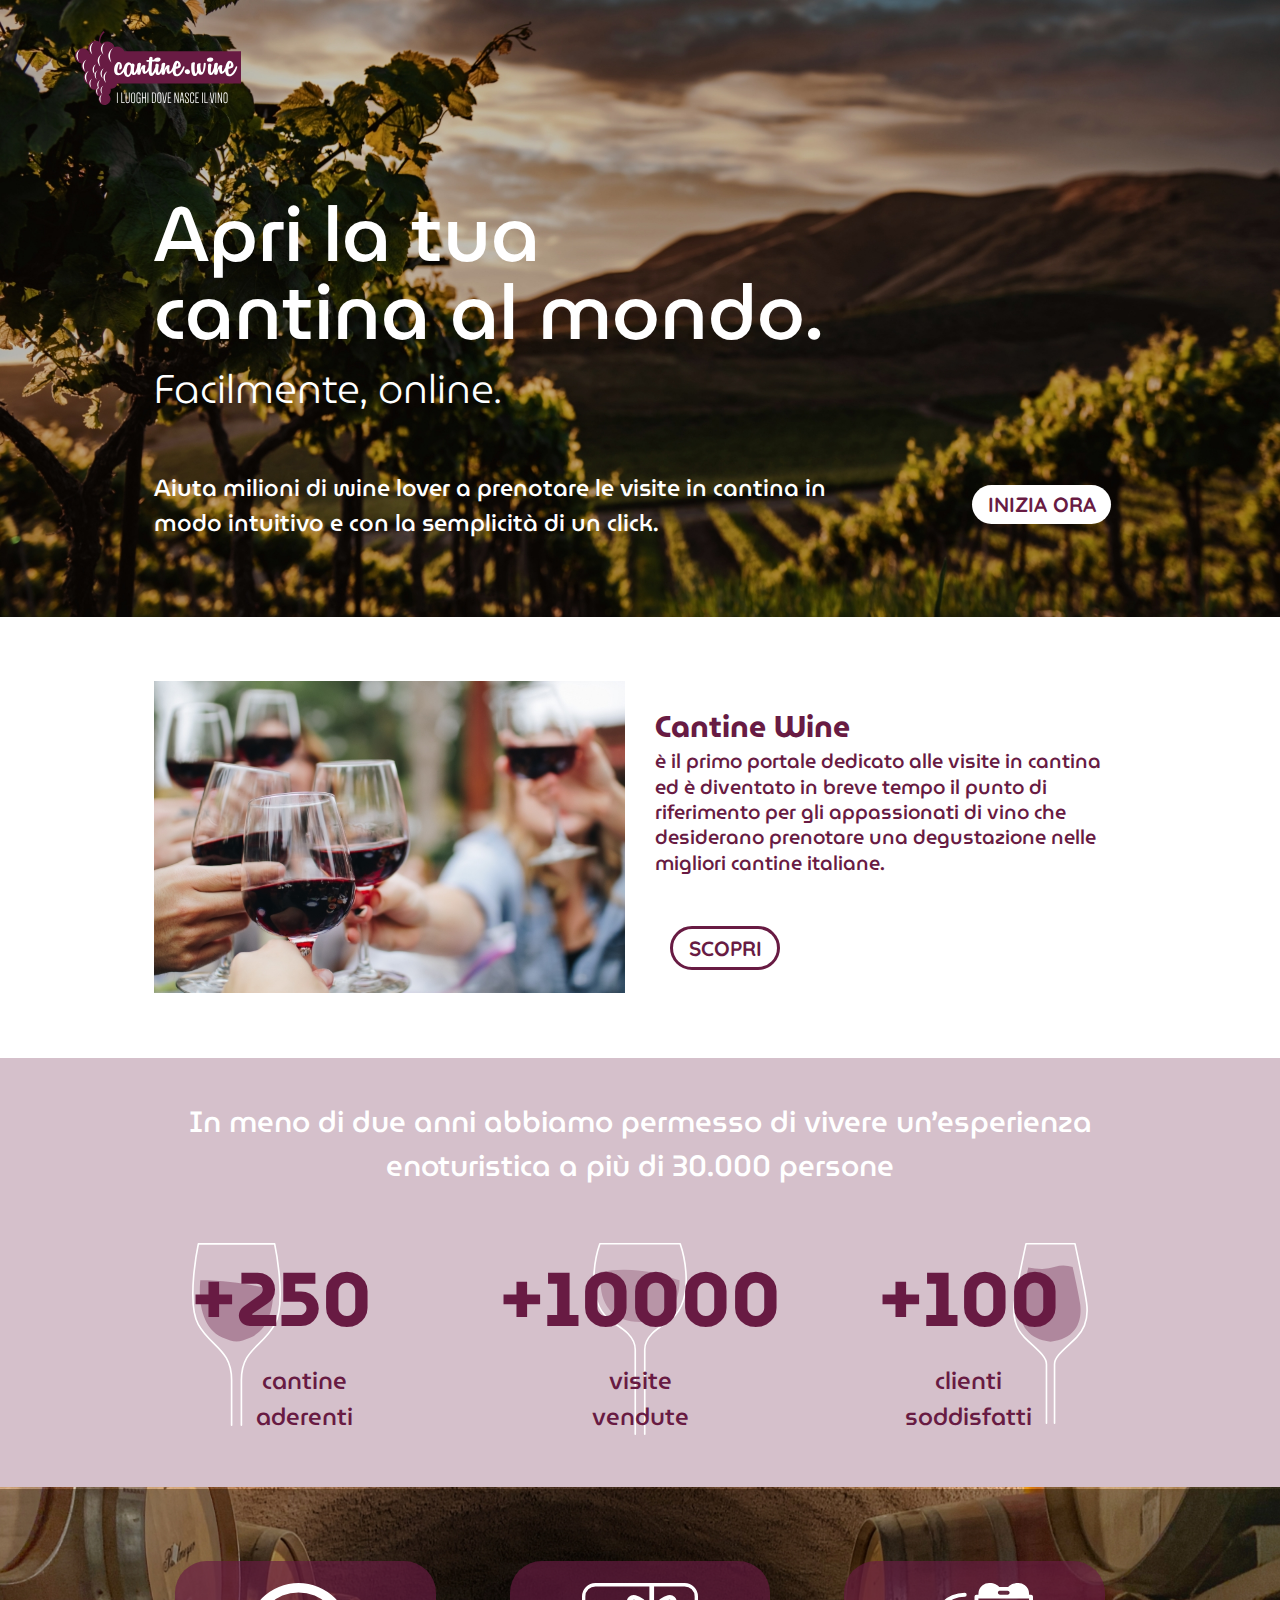
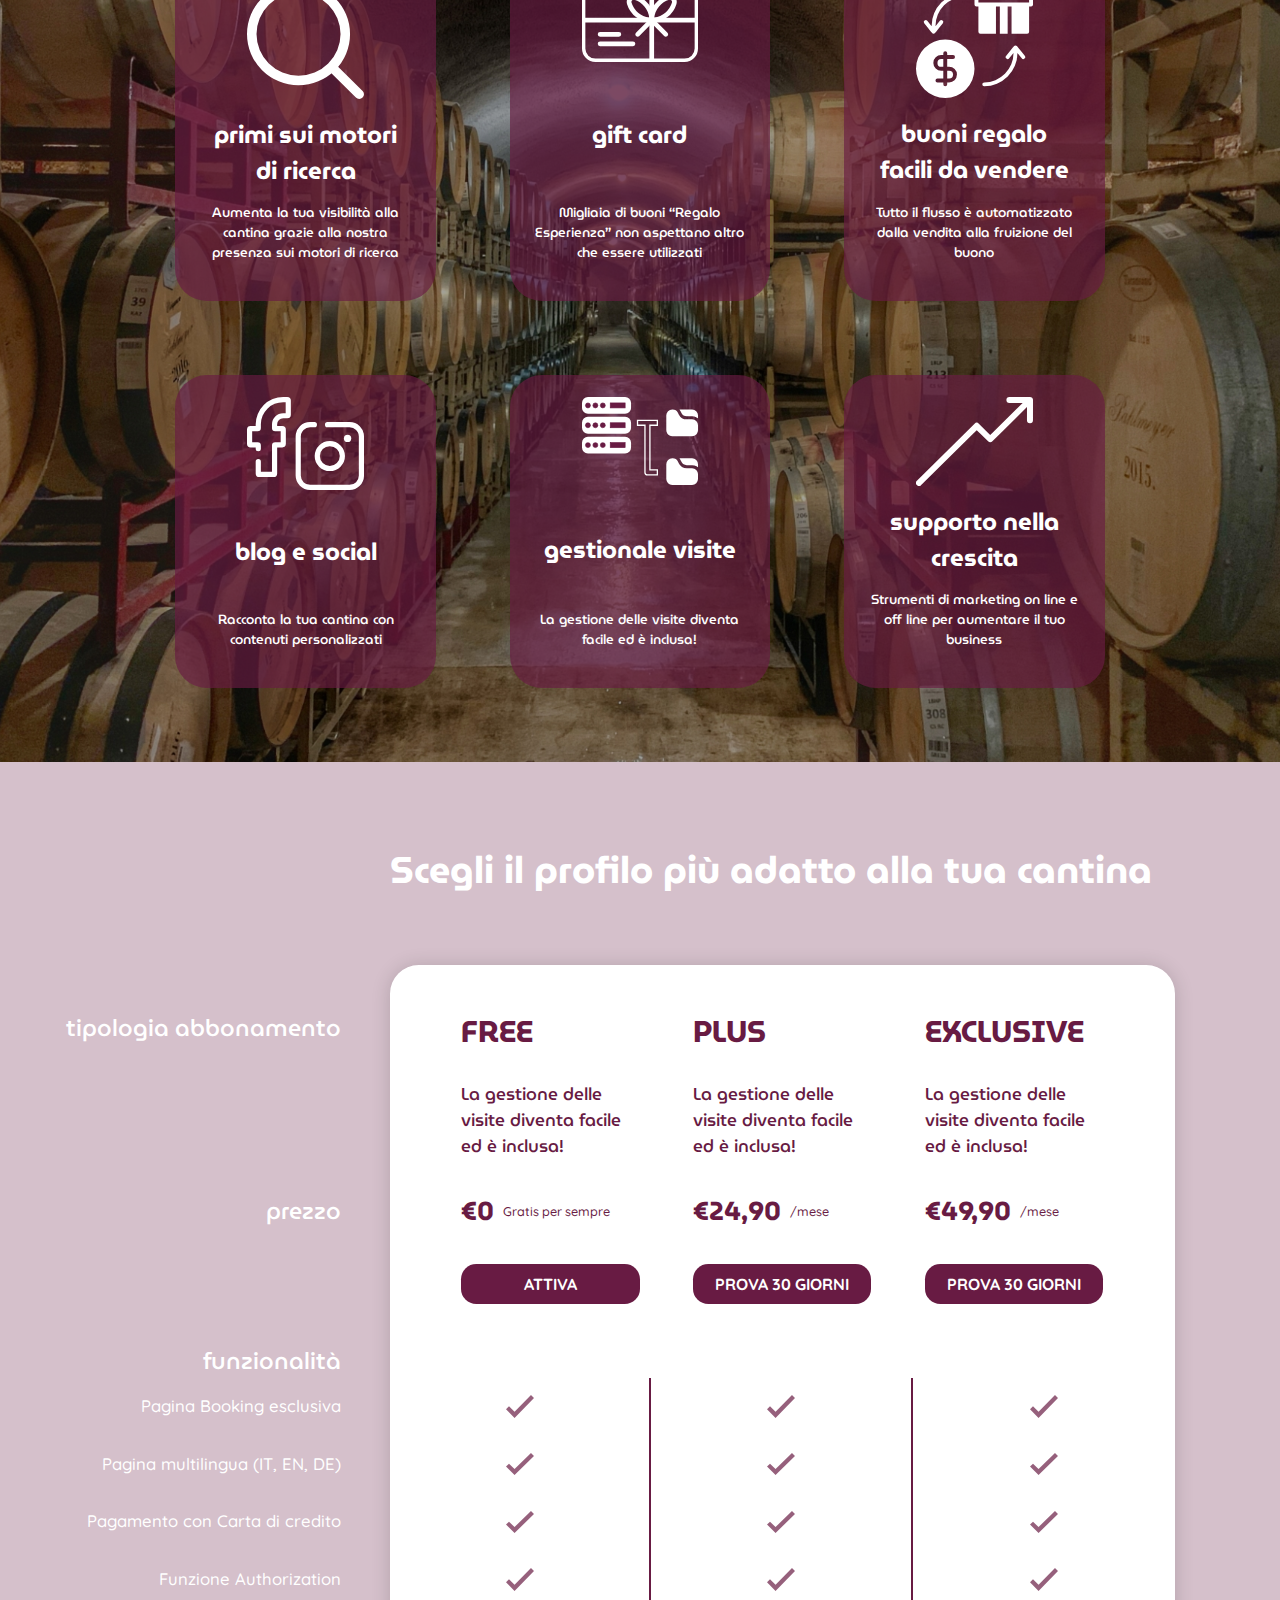
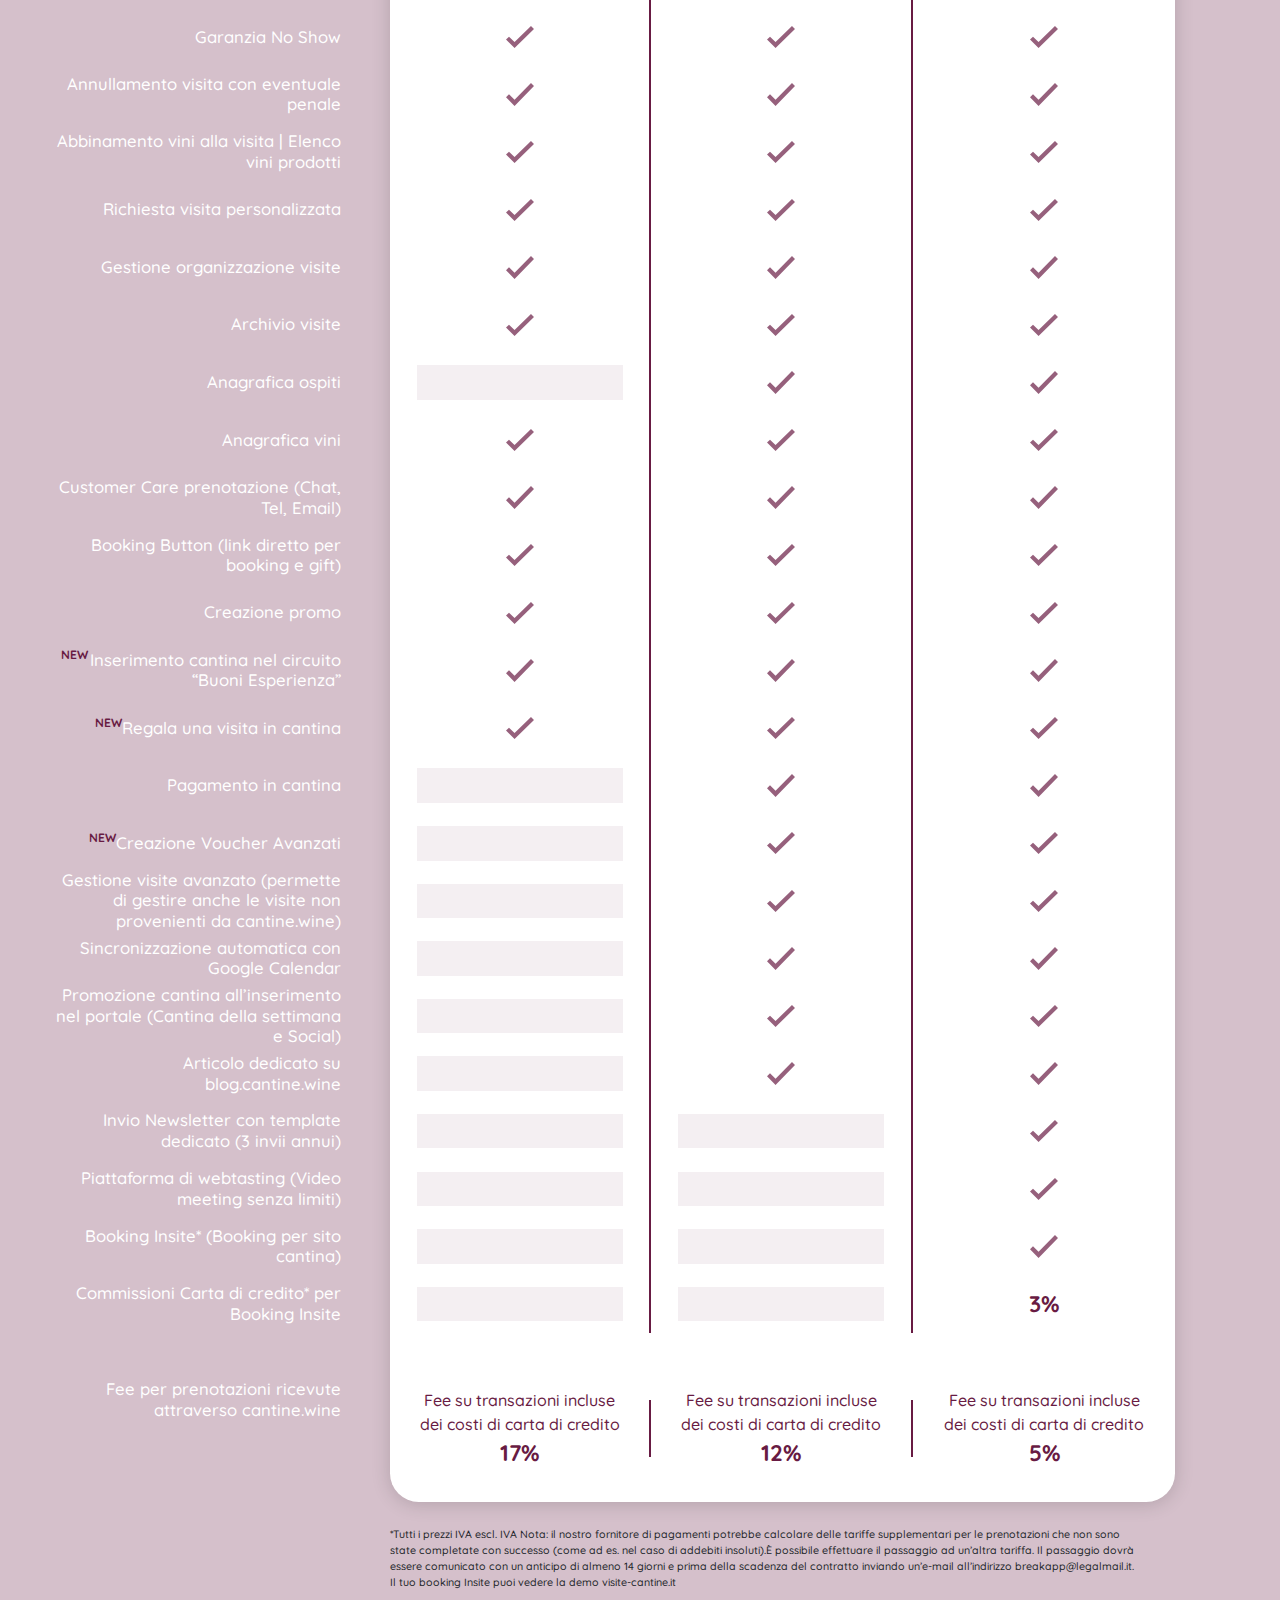
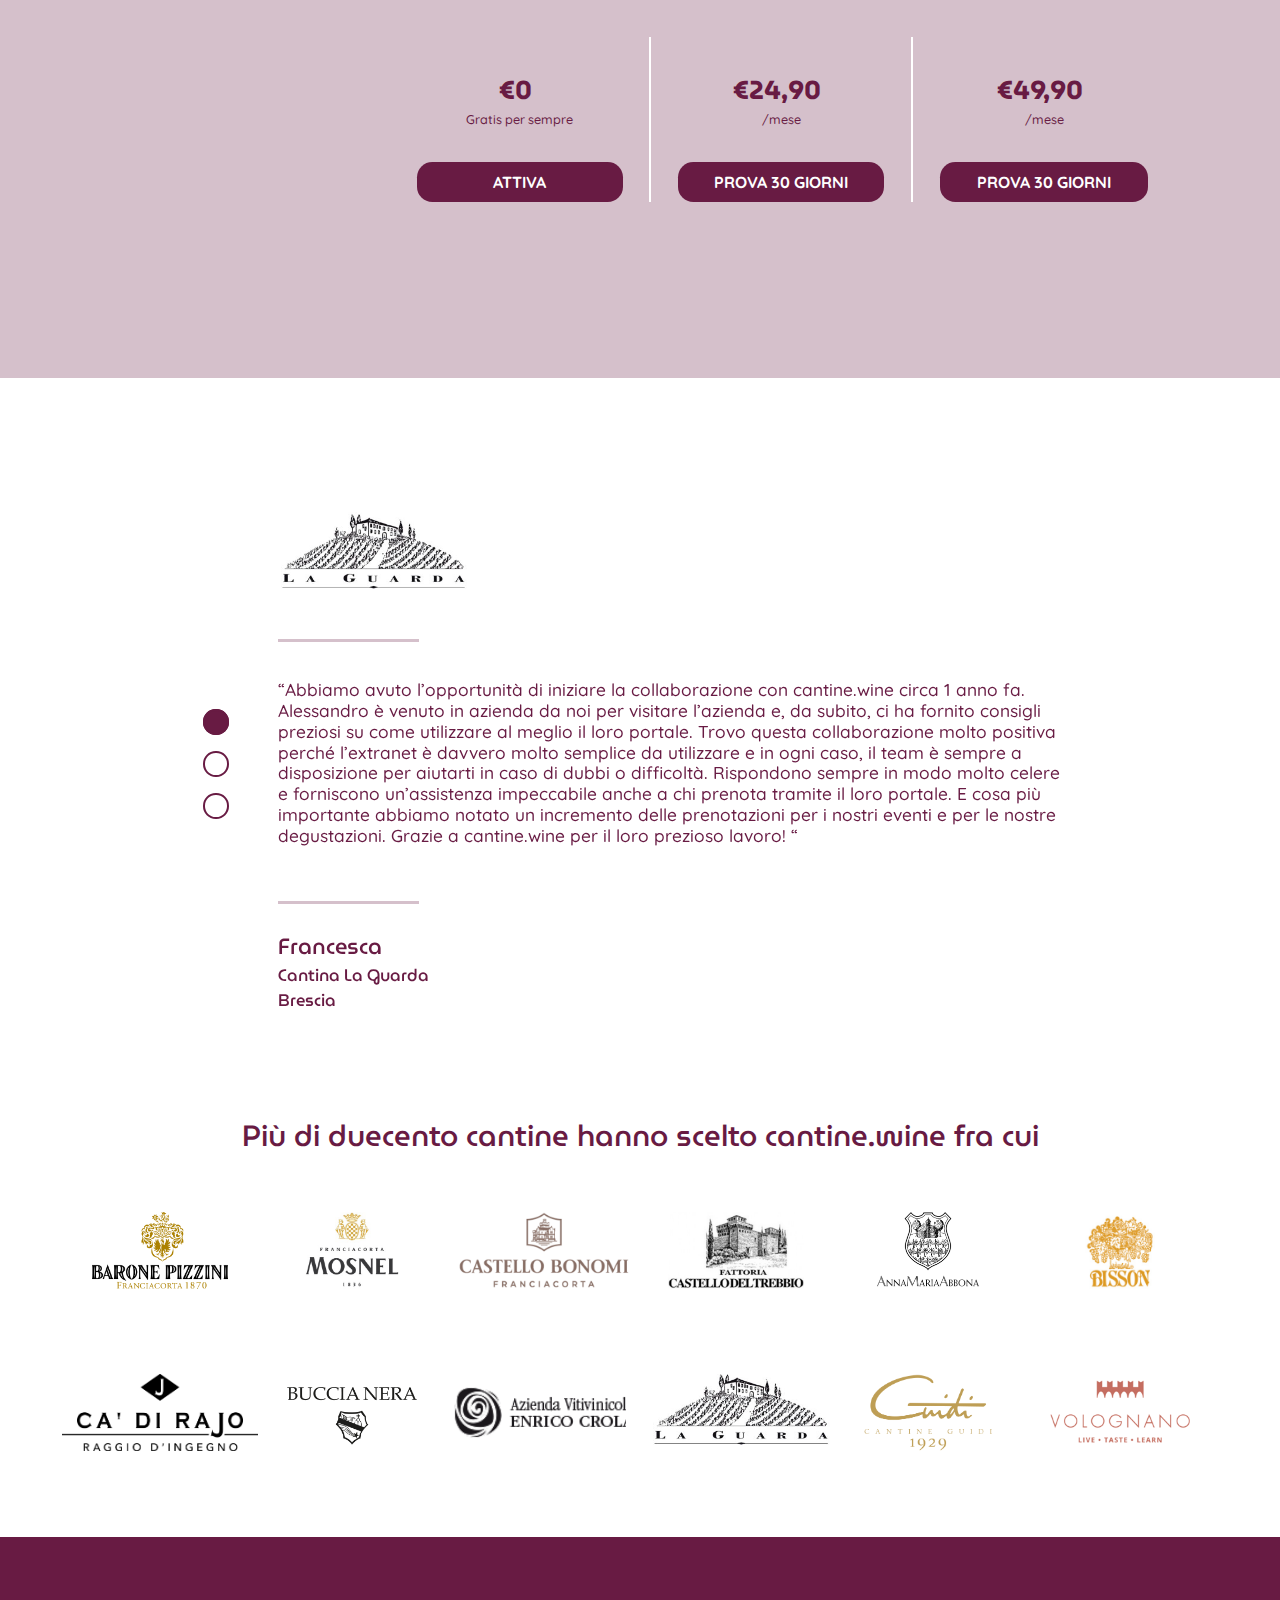
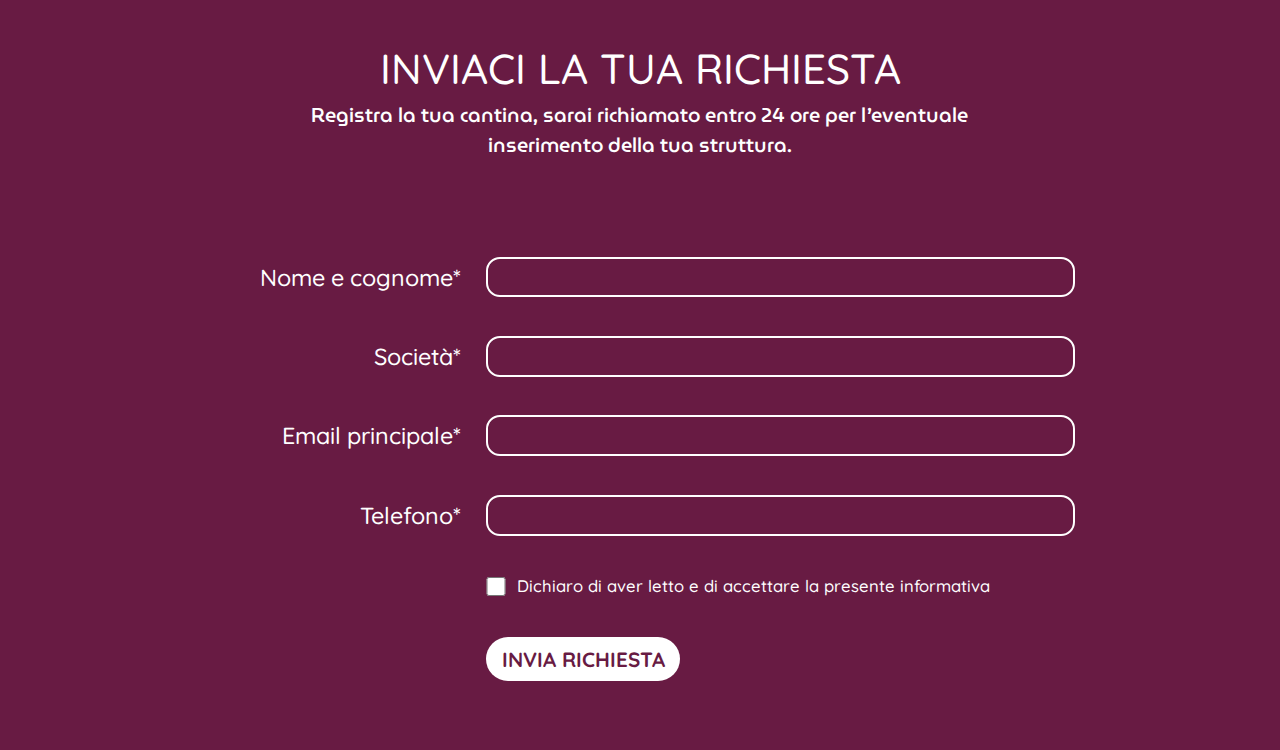
==== commit 226ed32a: "fix" ====
--- a/docs/index.html
+++ b/docs/index.html
@@ -193,7 +193,7 @@
 				<div class="item">
 					<img src="img/icon4.svg" alt="">
 					<h3>blog e social</h3>
-<p>Tutto il flusso è automatizzato dalla vendita alla fruizione del buono
+<p>Racconta la tua cantina con contenuti personalizzati
 
 </p>
 				</div>
@@ -204,7 +204,7 @@
 					<img src="img/icon5.svg" alt="">
 					<h3>gestionale 
 visite</h3>
-<p>Tutto il flusso è automatizzato dalla vendita alla fruizione del buono
+<p>La gestione delle visite diventa facile ed è inclusa!
 
 </p>
 				</div>
@@ -215,7 +215,8 @@
 					<img src="img/icon6.svg" alt="">
 					<h3>supporto 
 nella crescita</h3>
-<p>Tutto il flusso è automatizzato dalla vendita alla fruizione del buono
+<p>Strumenti di marketing on line e off line per aumentare il tuo business 
+
 
 </p>
 				</div>
@@ -298,12 +299,18 @@
 		</div>
 
 		<div class="table-left-title">
-			Inserimento cantina nel circuito “Buoni Esperienza”
-
-		</div>
-
-		<div class="table-left-title">
-			Regala una visita in cantina
+			
+			<span class="two-line"><div class="new">
+				new
+			</div>
+			Inserimento cantina nel circuito “Buoni Esperienza”</span>
+
+		</div>
+
+		<div class="table-left-title">
+			<span><div class="new">
+				new
+			</div>Regala una visita in cantina</span>
 		</div>
 
 		<div class="table-left-title">
@@ -311,7 +318,9 @@
 		</div>
 
 		<div class="table-left-title">
-			Creazione Voucher Avanzati
+			<span><div class="new">
+				new
+			</div>Creazione Voucher Avanzati</span>
 		</div>
 
 		<div class="table-left-title">
@@ -1038,12 +1047,17 @@
 		</div>
 
 		<div class="table-left-title">
-			Inserimento cantina nel circuito “Buoni Esperienza”
-
-		</div>
-
-		<div class="table-left-title">
-			Regala una visita in cantina
+			<span class="two-line"><div class="new">
+				new
+			</div>Inserimento cantina nel circuito “Buoni Esperienza”</span>
+
+		</div>
+
+		<div class="table-left-title">
+			<span><div class="new">
+				new
+			</div>
+			Regala una visita in cantina</span>
 		</div>
 
 		<div class="table-left-title">
@@ -1051,7 +1065,12 @@
 		</div>
 
 		<div class="table-left-title">
-			Creazione Voucher Avanzati
+			<span><div class="new">
+				new
+			</div>
+				Creazione Voucher Avanzati
+			</span>
+			
 		</div>
 
 		<div class="table-left-title">
@@ -1486,12 +1505,18 @@
 		</div>
 
 		<div class="table-left-title">
-			Inserimento cantina nel circuito “Buoni Esperienza”
-
-		</div>
-
-		<div class="table-left-title">
-			Regala una visita in cantina
+			<span class="two-line"><div class="new">
+				new
+			</div>
+			Inserimento cantina nel circuito “Buoni Esperienza”</span>
+
+		</div>
+
+		<div class="table-left-title">
+			<span><div class="new">
+				new
+			</div>
+			Regala una visita in cantina</span>
 		</div>
 
 		<div class="table-left-title">
@@ -1499,7 +1524,10 @@
 		</div>
 
 		<div class="table-left-title">
-			Creazione Voucher Avanzati
+			<span><div class="new">
+				new
+			</div>
+			Creazione Voucher Avanzati</span>
 		</div>
 
 		<div class="table-left-title">
@@ -1937,12 +1965,20 @@
 		</div>
 
 		<div class="table-left-title">
-			Inserimento cantina nel circuito “Buoni Esperienza”
-
-		</div>
-
-		<div class="table-left-title">
-			Regala una visita in cantina
+			<span class="two-line"><div class="new">
+				new
+			</div>
+				Inserimento cantina nel circuito “Buoni Esperienza”
+			</span>
+			
+
+		</div>
+
+		<div class="table-left-title">
+			<span><div class="new">
+				new
+			</div>
+			Regala una visita in cantina</span>
 		</div>
 
 		<div class="table-left-title">
@@ -1950,7 +1986,10 @@
 		</div>
 
 		<div class="table-left-title">
-			Creazione Voucher Avanzati
+			<span><div class="new">
+				new
+			</div>
+			Creazione Voucher Avanzati</span>
 		</div>
 
 		<div class="table-left-title">
@@ -2344,7 +2383,7 @@
 		<div class="items_slider">
 				<div class="slider-content">
 					<div class="slider-logo slider-logo-second">
-						<img src="img/logo-2.jpg" alt="" class="">
+						<img src="img/slider-logo2.png" alt="" class="">
 					</div>
 					
 					<div class="line line-first">;	</div>
@@ -2419,53 +2458,53 @@
 		<div class="row">
 		<div class="col-lg-2 col-md-4 col-sm-4 col-4">
 			<a href="">
-			<img src="img/l1.svg" alt=""></a>
+			<img src="img/l1.png" alt=""></a>
 		</div>
 		<div class="col-lg-2 col-md-4 col-sm-4 col-4">
 			<a href="">
-			<img src="img/l2.svg" alt=""></a>
+			<img src="img/l2.png" alt=""></a>
 		</div>
 		<div class="col-lg-2 col-md-4 col-sm-4 col-4">
 			<a href="">
-			<img src="img/l3.svg" alt=""></a>
+			<img src="img/l3.png" alt=""></a>
 		</div>
 		<div class="col-lg-2 col-md-4 col-sm-4 col-4">
 			<a href="">
-			<img src="img/l4.svg" alt=""></a>
+			<img src="img/l4.png" alt=""></a>
 		</div>
 		<div class="col-lg-2 col-md-4 col-sm-4 col-4">
 			<a href="">
-			<img src="img/l5.svg" alt=""></a>
+			<img src="img/l5.png" alt=""></a>
 		</div>
 		<div class="col-lg-2 col-md-4 col-sm-4 col-4">
 			<a href="">
-			<img src="img/l6.svg" alt=""></a>
+			<img src="img/l6.png" alt=""></a>
 		</div>
 		<div class="col-lg-2 col-md-4 col-sm-4 col-4">
 			<a href="">
-			<img src="img/l7.svg" alt=""></a>
+			<img src="img/l7.png" alt=""></a>
 		</div>
 		<div class="col-lg-2 col-md-4 col-sm-4 col-4">
 			<a href="">
-			<img src="img/l8.svg" alt=""></a>
+			<img src="img/l8.png" alt=""></a>
 		</div>
 		<div class="col-lg-2 col-md-4 col-sm-4 col-4">
 			<a href="">
-			<img src="img/l9.svg" alt=""></a>
+			<img src="img/l9.png" alt="" class="sm"></a>
 		</div>
 		<div class="col-lg-2 col-md-4 col-sm-4 col-4">
 			<a href="">
-			<img src="img/slider-logo.png" alt=""></a>
+			<img src="img/l10.png" alt=""></a>
 		</div>
 
 		<div class="col-lg-2 col-md-4 col-sm-4 col-4">
 			<a href="">
-			<img src="img/l11.svg" alt=""></a>
+			<img src="img/l11.png" alt=""></a>
 		</div>
 
 		<div class="col-lg-2 col-md-4 col-sm-4 col-4">
 			<a href="">
-			<img src="img/l12.svg" alt=""></a>
+			<img src="img/l12.png" alt=""></a>
 		</div>
 	</div>
 	</div>
--- a/docs/css/style.min.css
+++ b/docs/css/style.min.css
@@ -1 +1 @@
-body{font-family:"MuseoModerno",sans-serif;font-weight:500}h1{font-weight:500;font-size:5.990vw;line-height:6.094vw;max-width:53vw}h1 br{display:none}h3{font-size:1.875vw;font-weight:700}a,a:hover{text-decoration:none}.button{font-size:1.615vw;font-weight:700;text-transform:uppercase;padding:0.5vw 1.2vw;font-family:'Quicksand', sans-serif}.button a{color:#681B43;font-size:1.615vw;font-weight:700;text-transform:uppercase;font-weight:700;background:#fff;font-size:1.614vw;padding:0.5vw 1.2vw;border-radius:5vw;font-family:'Quicksand', sans-serif}.button.button--transparent a{border:3px solid #681B43;background:transparent}.sub-title{font-weight:300;font-size:3.125vw}.container-fluid{max-width:78.333vw}.header{padding-top:2.448vw;background:url("../img/bg.jpg");background-size:cover;background-position:center}.logo{padding-left:5.885vw}.logo img{width:12.917vw}.header__content{padding-top:7vw;padding-bottom:6vw;color:#fff}.header__footer-text{font-size:1.823vw;font-weight:500;max-width:58vw}.header__footer{display:-webkit-box;display:-ms-flexbox;display:flex;-webkit-box-pack:justify;-ms-flex-pack:justify;justify-content:space-between;-webkit-box-align:center;-ms-flex-align:center;align-items:center;padding-top:4vw}.about{padding:5.052vw 0;color:#681B43}.about img{width:100%}.about p{font-size:1.563vw;font-weight:500;line-height:1.979vw}.about .button{margin-top:2.708vw}.about__content{height:100%;display:-webkit-box;display:-ms-flexbox;display:flex;-webkit-box-orient:vertical;-webkit-box-direction:normal;-ms-flex-direction:column;flex-direction:column;-webkit-box-pack:center;-ms-flex-pack:center;justify-content:center}.about-title{font-size:2.344vw;font-weight:700}.vine{background:rgba(104,27,67,0.28);padding-top:3.281vw;padding-bottom:4.063vw}.vine__title{font-size:2.292vw;color:#fff;text-align:center;font-weight:500}.vine__items{display:-webkit-box;display:-ms-flexbox;display:flex;-webkit-box-pack:justify;-ms-flex-pack:justify;justify-content:space-between;max-width:70vw;margin:0 auto}.vine__item:first-child img{width:6.979vw}.vine__item:first-child .vine-item__text{left:5vw}.vine__item{margin-top:4.271vw;width:33.33%;position:relative;display:-webkit-box;display:-ms-flexbox;display:flex}.vine-item__title{font-size:5.938vw;color:#681B43;position:absolute;font-weight:700}.vine-item__text{position:absolute;text-align:center;color:#681B43;font-size:1.875vw;bottom:0}.vine__item:nth-child(2){display:-webkit-box;display:-ms-flexbox;display:flex;-webkit-box-pack:center;-ms-flex-pack:center;justify-content:center}.vine__item:nth-child(2) img{width:7.292vw}.vine__item:nth-child(2) .vine-item__title{left:50%;-webkit-transform:translate(-50%);-ms-transform:translate(-50%);transform:translate(-50%)}.vine__item:nth-child(2) .vine-item__text{left:50%;-webkit-transform:translate(-50%);-ms-transform:translate(-50%);transform:translate(-50%)}.vine__item:nth-child(3){display:-webkit-box;display:-ms-flexbox;display:flex;-webkit-box-pack:end;-ms-flex-pack:end;justify-content:flex-end}.vine__item:nth-child(3) .vine-item__title{left:7vw}.vine__item:nth-child(3) .vine-item__text{left:9vw}.vine__item:nth-child(3) img{width:5.885vw}.item-section{padding-top:5.729vw;background:url("../img/bg2.jpg");background-size:cover;background-position:center;color:#fff}.item-section .col-lg-4{display:-webkit-box;display:-ms-flexbox;display:flex;-webkit-box-pack:center;-ms-flex-pack:center;justify-content:center;margin-bottom:5.781vw}.item{background:rgba(104,27,67,0.66);text-align:center;padding:1.719vw;border-radius:2.5vw;max-width:20.365vw;height:100%;display:-webkit-box;display:-ms-flexbox;display:flex;-webkit-box-orient:vertical;-webkit-box-direction:normal;-ms-flex-direction:column;flex-direction:column;-webkit-box-pack:justify;-ms-flex-pack:justify;justify-content:space-between;-webkit-box-align:center;-ms-flex-align:center;align-items:center}.item img{max-width:9.115vw;margin-bottom:1.406vw}.item h3{margin:0 auto;max-width:15vw}.item p{font-size:1.042vw;margin-top:1.042vw}.table-section{background:rgba(104,27,67,0.28);padding-top:6.250vw;padding-bottom:8vw;display:-webkit-box;display:-ms-flexbox;display:flex}.titles__column{width:30.469vw;padding-left:3.854vw;padding-right:3.854vw;padding-top:13.167vw;text-align:right;color:#fff}.table-title{color:#fff;font-size:2.917vw;font-weight:700;padding-bottom:5.208vw}.table{width:61.302vw;background:#fff;-webkit-box-shadow:0 0.156vw 1.51vw rgba(0,0,0,0.16);box-shadow:0 0.156vw 1.51vw rgba(0,0,0,0.16);border-radius:2.24vw;padding:3.490vw 0;color:#681B43}.table__row{display:-webkit-box;display:-ms-flexbox;display:flex;-webkit-box-pack:justify;-ms-flex-pack:justify;justify-content:space-between}.table__col{width:33.3%;padding:0 2.083vw}.tab{font-size:2.344vw;font-weight:700;padding-bottom:2.083vw}.tab-top{padding-left:3.490vw;padding-right:3.490vw}.table-text{font-size:1.354vw}.table-price-col{display:-webkit-box;display:-ms-flexbox;display:flex;padding-top:2.604vw;padding-bottom:2.604vw;-webkit-box-align:center;-ms-flex-align:center;align-items:center}.price{font-size:2.031vw;font-weight:700;padding-right:0.677vw}.price-text{font-size:0.990vw;font-family:'Quicksand', sans-serif}.table-button .button{font-size:1.250vw;background:#681B43;color:#fff;display:-webkit-box;display:-ms-flexbox;display:flex;-webkit-box-pack:center;-ms-flex-pack:center;justify-content:center;-webkit-box-align:center;-ms-flex-align:center;align-items:center;border-radius:1.198vw;padding:0.625vw 1.146vw;cursor:pointer}.table-button{margin-bottom:5.729vw}.table-left__header{font-size:1.823vw}.table-left__header .type{padding-bottom:11.5vw}.left-price{padding-bottom:9vw}.table-col-tick{border-right:2px solid #681B43;height:4.5vw;font-family:'Quicksand', sans-serif;display:-webkit-box;display:-ms-flexbox;display:flex;-webkit-box-pack:center;-ms-flex-pack:center;justify-content:center;-webkit-box-align:center;-ms-flex-align:center;align-items:center;text-align:center}.table-col-tick img{width:2.188vw}.table-col-tick .tick-text{font-size:1.771vw;font-weight:700}.table-col-tick span{background:rgba(104,27,67,0.07);width:100%;height:60%}.table-col-tick .tick-p{font-size:1.250vw}.table-left-title{font-size:1.302vw;height:4.5vw;display:-webkit-box;display:-ms-flexbox;display:flex;-webkit-box-align:center;-ms-flex-align:center;align-items:center;-webkit-box-pack:end;-ms-flex-pack:end;justify-content:flex-end;font-family:'Quicksand', sans-serif;font-weight:500;line-height:1.615vw}.table__row-text{padding-top:67px}.table-left-title--last{margin-top:3vw}.table-footer-text{width:61.302vw;padding-top:1.927vw;padding-bottom:3.646vw}.table-col-tick:last-child{border-right:none}.table-footer-row{color:#681B43}.table-footer-row .table__row .table__col{border-right:2px solid #fff}.table-footer-row .table__row .table__col:last-child{border-right:none}.table-footer-row .table-price-col{-webkit-box-orient:vertical;-webkit-box-direction:normal;-ms-flex-direction:column;flex-direction:column}.table-section--mobile{display:none}.slider-section{padding:8.333vw 0;width:74.479vw;margin:0 auto}.slider{color:#681B43}.slider p{font-size:1.354vw;max-width:61.510vw;padding:3vw 0;line-height:1.2;min-height:17vw;font-family:'Quicksand', sans-serif}.slider-content{padding-left:8.854vw}.slider-logo-first img{width:26.042vw}.slider-logo-second img{width:16.771vw}.slider-logo-three img{width:20.208vw}.slider-logo{height:12vw;margin-bottom:3vw}.slider-logo-three{margin-bottom:5vw}.line{background:rgba(104,27,67,0.28);height:3px;width:11.042vw;display:block;font-size:0}.slider-author-wrapper{padding-top:2vw;min-height:10vw}.slider-text{font-size:1.719vw}.slider-name{font-size:1.302vw}.slick-dots{position:absolute;top:43%;left:0;list-style:none;font-size:0;margin-bottom:0}.slick-dots li{margin-bottom:1.302vw;border-radius:50%;outline:none;cursor:pointer}.slick-dots li button{width:1.979vw;height:1.979vw;border:2px solid #681B43;border-radius:50%;background:transparent;outline:none;cursor:pointer}.slick-dots li:last-child{margin-bottom:0}.slick-dots li.slick-active{background:#681B43}.prev,.next{display:none}.logos-section .vine__title{color:#681B43}.logos-section .container-fluid{max-width:90vw}.logos-section a{margin-bottom:2.5vw;display:-webkit-box;display:-ms-flexbox;display:flex;-webkit-box-pack:center;-ms-flex-pack:center;justify-content:center;-webkit-box-align:center;-ms-flex-align:center;align-items:center}.logos-section img{width:80%}.footer{background:#681B43;color:#fff;padding-top:7.813vw;padding-bottom:5.417vw}form{max-width:68vw;margin:0 auto;display:block}.footer__title{text-align:center;font-size:3.281vw;text-transform:uppercase;font-family:'Quicksand', sans-serif}.footer__sub-title{text-align:center;font-size:1.563vw;max-width:52.7vw;margin:0 auto;margin-bottom:7.552vw}.form-row{width:100%;-webkit-box-pack:justify;-ms-flex-pack:justify;justify-content:space-between;display:-webkit-box;display:-ms-flexbox;display:flex;-webkit-box-align:center;-ms-flex-align:center;align-items:center;margin-bottom:3vw}.form-row button{border:none;background:#fff;color:#681B43;border-radius:5vw;font-family:'Quicksand', sans-serif;outline:none;cursor:pointer}.form-row span{width:20vw;font-family:'Quicksand', sans-serif;font-size:1.824vw;text-align:right}.form-row input{width:46vw;height:3.2vw;background:transparent;border:0.2vw solid #fff;border-radius:1.094vw;outline:none;color:#fff;padding:0 1vw}.form-row-wrapper{width:46vw;display:-webkit-box;display:-ms-flexbox;display:flex;-webkit-box-pack:start;-ms-flex-pack:start;justify-content:flex-start;-webkit-box-align:center;-ms-flex-align:center;align-items:center}.form-row-wrapper input{width:1.5vw;height:1.5vw;margin-right:0.9vw;background:#fff;border:none;border-radius:none;cursor:pointer}.form-row-wrapper label{margin-bottom:0;font-size:1.3vw;font-family:'Quicksand', sans-serif}.form-row:last-child{margin-bottom:0}@media only screen and (max-width: 992px){.item-section{padding-top:5vw}.item-section .col-lg-4{padding-left:1.25vw;padding-right:1.25vw}.item-section .col-lg-4:first-child .item img{max-width:7vw}.item{max-width:100%;border-radius:6.4vw}.item h3{max-width:100%}.item p{font-size:1.9vw}.item{padding:3.2vw 1.6vw 2.9vw 1.6vw}.item img{max-width:10.4vw}h3{font-size:2.4vw}}@media only screen and (max-width: 767px){.logo{padding-left:6.133vw}.logo img{width:30.133vw}.header{padding-top:8vw}.header__content{padding-top:38.133vw;text-align:center;padding-bottom:15.733vw}.header__content h1{margin:0 auto;font-size:10.400vw;max-width:100vw;line-height:10.667vw}.header__content h1 br{display:block}.sub-title{font-size:5.333vw;font-weight:300}.header__footer{-webkit-box-orient:vertical;-webkit-box-direction:normal;-ms-flex-direction:column;flex-direction:column;padding-top:18.400vw}.header__footer .button{padding-top:6.4vw}.header__footer-text{font-size:3.733vw;max-width:75vw}.button a{font-size:5.067vw;padding:1.867vw 8.533vw;border-radius:10vw}.container-fluid{max-width:100vw}.about__content{padding-top:6.250vw}.about-title{font-size:6.563vw}.about p{font-size:5.313vw;line-height:6.563vw}.about{padding-top:7.413vw;padding-bottom:6.933vw}.vine{padding-top:9.867vw;padding-bottom:9.867vw}.vine__title{font-size:5.067vw;margin-bottom:6.667vw}.vine__items{-webkit-box-orient:vertical;-webkit-box-direction:normal;-ms-flex-direction:column;flex-direction:column;max-width:85vw}.vine__item{width:100%;margin-top:0}.vine__item:first-child img{width:17.168vw}.vine-item__title{font-size:13.6vw}.vine__item .vine-item__text{font-size:4.533vw;bottom:4vw}.vine__item .vine-item__text br{display:none}.vine__item:first-child .vine-item__text{left:9vw}.vine__item:first-child .vine-item__title{top:8vw;left:8vw}.vine__item:nth-child(2){display:-webkit-box;display:-ms-flexbox;display:flex;-webkit-box-pack:end;-ms-flex-pack:end;justify-content:flex-end}.vine__item:nth-child(2) img{width:17.067vw}.vine__item:nth-child(2) .vine-item__title{left:100%;top:50%;-webkit-transform:translateX(-100%) translateY(-50%);-ms-transform:translateX(-100%) translateY(-50%);transform:translateX(-100%) translateY(-50%)}.vine__item:nth-child(2) .vine-item__text{left:60%}.vine__item:nth-child(3){-webkit-box-pack:start;-ms-flex-pack:start;justify-content:flex-start}.vine__item:nth-child(3) img{width:14.667vw}.vine__item:nth-child(3) .vine-item__title{top:8vw}.item-section{padding-top:10.4vw}.item-section .container-fluid{max-width:95%}.item-section .col-lg-4{padding-left:2.5vw;padding-right:2.5vw}.item-section .col-lg-4:first-child .item img{max-width:14vw}.item{max-width:100%;padding:11.563vw;border-radius:11vw}.item h3{max-width:100%}.item p{font-size:3.467vw}.item{padding:6.4vw 3.2vw 2vw 3.2vw}.item img{max-width:20.800vw}h3{font-size:4.800vw}.table-section{display:none;padding-top:9.600vw}.table-section--mobile{display:block;padding-top:0}.table-wrapper{display:-webkit-box;display:-ms-flexbox;display:flex}.table-title{padding:9.600vw 8.533vw 4.267vw 8.533vw;font-size:5.6vw}.table-section--mobile .tabs{display:-webkit-box;display:-ms-flexbox;display:flex;margin-bottom:8vw;border-radius:2.933vw}.tab-mobile{font-size:3.733vw;text-align:center;background:#fff;display:-webkit-box;display:-ms-flexbox;display:flex;-webkit-box-pack:center;-ms-flex-pack:center;justify-content:center;-webkit-box-align:center;-ms-flex-align:center;align-items:center;padding:0;cursor:pointer;border:1px solid #681B43;height:12.267vw}.tab-mobile:last-child{border-top-right-radius:2.933vw;border-bottom-right-radius:2.933vw;border-left:none}.tab-mobile:first-child{border-top-left-radius:2.933vw;border-bottom-left-radius:2.933vw;border-right:none}.tab-mobile.active{background:#681B43;color:#fff}.tab-content{display:none}.table-wrapper{display:block}.tab-content:first-child{display:block}.table-price-col{width:100%;display:block}.table-button{width:100%}.table__row--header{text-align:center;color:#681B43}.tab-content-title{font-size:8vw;margin-bottom:1.6vw}.tab-content-p{font-size:4.522vw;max-width:70vw;margin:0 auto;margin-bottom:5.33vw}.price{font-size:11.733vw}.price-text{font-size:4vw;margin-bottom:9.067vw}.table-button .button{font-size:5.6vw;padding:2.933vw 0;border-radius:10vw}.titles__column{padding-top:8vw}.table-left__header{color:#fff;font-size:4.533vw;text-align:left;padding-top:3vw}.tab-content-wrapper{display:-webkit-box;display:-ms-flexbox;display:flex}.table-col-tick{border-right:none}.titles__column{width:55vw}.table-column{width:31vw}.table-column .table{max-width:31vw;padding-top:8vw;border-radius:5.867vw;padding-bottom:5.867vw;-webkit-box-shadow:0 0.8vw 7.733vw rgba(0,0,0,0.16);box-shadow:0 0.8vw 7.733vw rgba(0,0,0,0.16)}.table-left-title{font-size:3.2vw;line-height:1.2;height:10vw}.table-col-tick{height:10vw;width:100%}.table-col-tick img{width:4.8vw}.table-col-tick .tick-p{font-size:2.667vw}.table-col-tick .tick-text{font-size:4.267vw}.table__row-text{padding-top:8vw}.table-footer-text{width:100%;font-size:2.933vw;padding-top:7vw}.table-price-col-footer{display:-webkit-box;display:-ms-flexbox;display:flex}.prev,.next{display:block}.prev img,.next img{width:2.773vw}.slick-slide img{display:block;margin:0 auto;max-width:40vw;height:auto}.line-first{display:none}.slider-section{width:76.800vw;position:relative}.slider-content{padding-left:0}.slider p{max-width:100%;font-size:3.467vw}.slider-text{font-size:4.8vw}.slider-name{font-size:4vw}.line{width:56vw}.prev{left:0;top:13vw;position:absolute}.next{right:0;top:13vw;position:absolute}.slider-section{padding-bottom:0}.logos-section{padding-top:5vw}.logos-section a{min-height:19vw;margin-bottom:0}.logos-section img{width:100%}.footer__title{font-size:5.6vw}.footer__sub-title{font-size:4vw;max-width:70vw}.form-row{-webkit-box-orient:vertical;-webkit-box-direction:normal;-ms-flex-direction:column;flex-direction:column}.form-row span{width:100%;text-align:center;font-size:4.8vw}.form-row input{width:100%;height:10.133vw;border-radius:5.6vw;margin-top:3.467vw}.form-row-wrapper{width:100%;-webkit-box-align:center;-ms-flex-align:center;align-items:center;display:-webkit-box;display:-ms-flexbox;display:flex;margin-top:10vw}.form-row-wrapper input{width:4vw;height:4vw;min-width:4vw;min-height:4vw;margin-top:0;margin-right:3vw;color:#fff;padding:0 5vw}.form-row-wrapper label{margin-bottom:0;font-size:3vw;max-width:90%}.footer{padding-bottom:15vw;padding-top:15vw}.footer button{width:100%;font-size:5.33vw;padding-top:2vw;padding-bottom:2vw;border-radius:10vw}input{border:1px solid #fff}}@media only screen and (max-width: 360px){.header__content h1{font-size:10vw}}
+body{font-family:"MuseoModerno",sans-serif;font-weight:500;margin:0;padding:0}h1{font-weight:500;font-size:5.990vw;line-height:6.094vw;max-width:53vw}h1 br{display:none}h3{font-size:1.875vw;font-weight:700}a,a:hover{text-decoration:none}.button{font-size:1.615vw;font-weight:700;text-transform:uppercase;padding:0.5vw 1.2vw;font-family:'Quicksand', sans-serif}.button a{color:#681B43;font-size:1.615vw;font-weight:700;text-transform:uppercase;font-weight:700;background:#fff;font-size:1.614vw;padding:0.5vw 1.2vw;border-radius:5vw;font-family:'Quicksand', sans-serif}.button.button--transparent a{border:3px solid #681B43;background:transparent}.sub-title{font-weight:300;font-size:3.125vw}.container-fluid{max-width:78.333vw}.header{padding-top:2.448vw;background:url("../img/bg.jpg");background-size:cover;background-position:center;background-repeat:no-repeat}.logo{padding-left:5.885vw}.logo img{width:12.917vw}.header__content{padding-top:7vw;padding-bottom:6vw;color:#fff}.header__footer-text{font-size:1.823vw;font-weight:500;max-width:58vw}.header__footer{display:-webkit-box;display:-ms-flexbox;display:flex;-webkit-box-pack:justify;-ms-flex-pack:justify;justify-content:space-between;-webkit-box-align:center;-ms-flex-align:center;align-items:center;padding-top:4vw}.about{padding:5.052vw 0;color:#681B43}.about img{width:100%}.about p{font-size:1.563vw;font-weight:500;line-height:1.979vw}.about .button{margin-top:2.708vw}.about__content{height:100%;display:-webkit-box;display:-ms-flexbox;display:flex;-webkit-box-orient:vertical;-webkit-box-direction:normal;-ms-flex-direction:column;flex-direction:column;-webkit-box-pack:center;-ms-flex-pack:center;justify-content:center}.about-title{font-size:2.344vw;font-weight:700}.vine{background:rgba(104,27,67,0.28);padding-top:3.281vw;padding-bottom:4.063vw}.vine__title{font-size:2.292vw;color:#fff;text-align:center;font-weight:500}.vine__items{display:-webkit-box;display:-ms-flexbox;display:flex;-webkit-box-pack:justify;-ms-flex-pack:justify;justify-content:space-between;max-width:70vw;margin:0 auto}.vine__item:first-child img{width:6.979vw}.vine__item:first-child .vine-item__text{left:5vw}.vine__item{margin-top:4.271vw;width:33.33%;position:relative;display:-webkit-box;display:-ms-flexbox;display:flex}.vine-item__title{font-size:5.938vw;color:#681B43;position:absolute;font-weight:700}.vine-item__text{position:absolute;text-align:center;color:#681B43;font-size:1.875vw;bottom:0}.vine__item:nth-child(2){display:-webkit-box;display:-ms-flexbox;display:flex;-webkit-box-pack:center;-ms-flex-pack:center;justify-content:center}.vine__item:nth-child(2) img{width:7.292vw}.vine__item:nth-child(2) .vine-item__title{left:50%;-webkit-transform:translate(-50%);-ms-transform:translate(-50%);transform:translate(-50%)}.vine__item:nth-child(2) .vine-item__text{left:50%;-webkit-transform:translate(-50%);-ms-transform:translate(-50%);transform:translate(-50%)}.vine__item:nth-child(3){display:-webkit-box;display:-ms-flexbox;display:flex;-webkit-box-pack:end;-ms-flex-pack:end;justify-content:flex-end}.vine__item:nth-child(3) .vine-item__title{left:7vw}.vine__item:nth-child(3) .vine-item__text{left:9vw}.vine__item:nth-child(3) img{width:5.885vw}.item-section{padding-top:5.729vw;background:url("../img/bg2.jpg");background-size:cover;background-position:center;color:#fff}.item-section .col-lg-4{display:-webkit-box;display:-ms-flexbox;display:flex;-webkit-box-pack:center;-ms-flex-pack:center;justify-content:center;margin-bottom:5.781vw}.item{background:rgba(104,27,67,0.66);text-align:center;padding:1.719vw;border-radius:2.5vw;max-width:20.365vw;height:100%;display:-webkit-box;display:-ms-flexbox;display:flex;-webkit-box-orient:vertical;-webkit-box-direction:normal;-ms-flex-direction:column;flex-direction:column;-webkit-box-pack:justify;-ms-flex-pack:justify;justify-content:space-between;-webkit-box-align:center;-ms-flex-align:center;align-items:center}.item img{max-width:9.115vw;margin-bottom:1.406vw}.item h3{margin:0 auto;max-width:15vw}.item p{font-size:1.042vw;margin-top:1.042vw}.table-section{background:rgba(104,27,67,0.28);padding-top:6.250vw;padding-bottom:8vw;display:-webkit-box;display:-ms-flexbox;display:flex}.titles__column{width:30.469vw;padding-left:3.854vw;padding-right:3.854vw;padding-top:13.167vw;text-align:right;color:#fff}.table-title{color:#fff;font-size:2.917vw;font-weight:700;padding-bottom:5.208vw}.table{width:61.302vw;background:#fff;-webkit-box-shadow:0 0.156vw 1.51vw rgba(0,0,0,0.16);box-shadow:0 0.156vw 1.51vw rgba(0,0,0,0.16);border-radius:2.24vw;padding:3.490vw 0;color:#681B43}.table__row{display:-webkit-box;display:-ms-flexbox;display:flex;-webkit-box-pack:justify;-ms-flex-pack:justify;justify-content:space-between}.table__col{width:33.3%;padding:0 2.083vw}.tab{font-size:2.344vw;font-weight:700;padding-bottom:2.083vw}.tab-top{padding-left:3.490vw;padding-right:3.490vw}.table-text{font-size:1.354vw}.table-price-col{display:-webkit-box;display:-ms-flexbox;display:flex;padding-top:2.604vw;padding-bottom:2.604vw;-webkit-box-align:center;-ms-flex-align:center;align-items:center}.price{font-size:2.031vw;font-weight:700;padding-right:0.677vw}.price-text{font-size:0.990vw;font-family:'Quicksand', sans-serif}.table-button .button{font-size:1.250vw;background:#681B43;color:#fff;display:-webkit-box;display:-ms-flexbox;display:flex;-webkit-box-pack:center;-ms-flex-pack:center;justify-content:center;-webkit-box-align:center;-ms-flex-align:center;align-items:center;border-radius:1.198vw;padding:0.625vw 1.146vw;cursor:pointer}.table-button{margin-bottom:5.729vw}.table-left__header{font-size:1.823vw}.table-left__header .type{padding-bottom:11.5vw}.left-price{padding-bottom:9vw}.table-col-tick{border-right:2px solid #681B43;height:4.5vw;font-family:'Quicksand', sans-serif;display:-webkit-box;display:-ms-flexbox;display:flex;-webkit-box-pack:center;-ms-flex-pack:center;justify-content:center;-webkit-box-align:center;-ms-flex-align:center;align-items:center;text-align:center}.table-col-tick img{width:2.188vw}.table-col-tick .tick-text{font-size:1.771vw;font-weight:700}.table-col-tick span{background:rgba(104,27,67,0.07);width:100%;height:60%}.table-col-tick .tick-p{font-size:1.250vw}.table-left-title{font-size:1.302vw;height:4.5vw;display:-webkit-box;display:-ms-flexbox;display:flex;-webkit-box-align:center;-ms-flex-align:center;align-items:center;-webkit-box-pack:end;-ms-flex-pack:end;justify-content:flex-end;font-family:'Quicksand', sans-serif;font-weight:500;line-height:1.615vw}.table__row-text{padding-top:67px}.table-left-title--last{margin-top:3vw}.table-footer-text{width:58.3vw;padding-top:1.927vw;padding-bottom:3.646vw;font-size:0.833vw;font-family:'Quicksand', sans-serif}.table-col-tick:last-child{border-right:none}.table-footer-row{color:#681B43}.table-footer-row .table__row .table__col{border-right:2px solid #fff}.table-footer-row .table__row .table__col:last-child{border-right:none}.table-footer-row .table-price-col{-webkit-box-orient:vertical;-webkit-box-direction:normal;-ms-flex-direction:column;flex-direction:column}.table-section--mobile{display:none}.slider-section{padding:8.333vw 0;width:74.479vw;margin:0 auto}.slider{color:#681B43}.slider p{font-size:1.354vw;max-width:61.510vw;padding:3vw 0;line-height:1.2;min-height:17vw;font-family:'Quicksand', sans-serif}.slider-content{padding-left:8.854vw}.slider-logo-first img{width:15vw}.slider-logo-second img{width:12vw}.slider-logo-three img{width:15vw}.slider-logo{height:8vw;margin-bottom:2vw}.slider-logo-three{margin-bottom:4vw}.line{background:rgba(104,27,67,0.28);height:3px;width:11.042vw;display:block;font-size:0}.slider-author-wrapper{padding-top:2vw;min-height:10vw}.slider-text{font-size:1.719vw}.slider-name{font-size:1.302vw}.slick-dots{position:absolute;top:43%;left:0;list-style:none;font-size:0;margin-bottom:0}.slick-dots li{margin-bottom:1.302vw;border-radius:50%;outline:none;cursor:pointer}.slick-dots li button{width:1.979vw;height:1.979vw;border:2px solid #681B43;border-radius:50%;background:transparent;outline:none;cursor:pointer}.slick-dots li:last-child{margin-bottom:0}.slick-dots li.slick-active{background:#681B43}.prev,.next{display:none}.logos-section .vine__title{color:#681B43;margin-bottom:4.2vw}.logos-section .container-fluid{max-width:90vw}.logos-section a{margin-bottom:2.5vw;display:-webkit-box;display:-ms-flexbox;display:flex;-webkit-box-pack:center;-ms-flex-pack:center;justify-content:center;-webkit-box-align:center;-ms-flex-align:center;align-items:center}.logos-section img{height:6vw;margin-bottom:4.2vw}.logos-section img.sm{height:4vw;margin-top:1vw}.logos-section a{display:-webkit-box;display:-ms-flexbox;display:flex;-webkit-box-pack:center;-ms-flex-pack:center;justify-content:center;-webkit-box-align:center;-ms-flex-align:center;align-items:center}.footer{background:#681B43;color:#fff;padding-top:7.813vw;padding-bottom:5.417vw}form{max-width:68vw;margin:0 auto;display:block}.footer__title{text-align:center;font-size:3.281vw;text-transform:uppercase;font-family:'Quicksand', sans-serif}.footer__sub-title{text-align:center;font-size:1.563vw;max-width:52.7vw;margin:0 auto;margin-bottom:7.552vw}.form-row{width:100%;-webkit-box-pack:justify;-ms-flex-pack:justify;justify-content:space-between;display:-webkit-box;display:-ms-flexbox;display:flex;-webkit-box-align:center;-ms-flex-align:center;align-items:center;margin-bottom:3vw}.form-row button{border:none;background:#fff;color:#681B43;border-radius:5vw;font-family:'Quicksand', sans-serif;outline:none;cursor:pointer}.form-row span{width:20vw;font-family:'Quicksand', sans-serif;font-size:1.824vw;text-align:right}.form-row input{width:46vw;height:3.2vw;background:transparent;border:0.2vw solid #fff;border-radius:1.094vw;outline:none;color:#fff;padding:0 1vw}.form-row-wrapper{width:46vw;display:-webkit-box;display:-ms-flexbox;display:flex;-webkit-box-pack:start;-ms-flex-pack:start;justify-content:flex-start;-webkit-box-align:center;-ms-flex-align:center;align-items:center}.form-row-wrapper input{width:1.5vw;height:1.5vw;margin-right:0.9vw;background:#fff;border:none;border-radius:none;cursor:pointer}.form-row-wrapper label{margin-bottom:0;font-size:1.3vw;font-family:'Quicksand', sans-serif}.form-row:last-child{margin-bottom:0}.table-left-title span{position:relative}.new{position:absolute;top:0;left:0;-webkit-transform:translateX(-100%) translateY(-25%);-ms-transform:translateX(-100%) translateY(-25%);transform:translateX(-100%) translateY(-25%);font-size:0.938vw;font-weight:700;color:#681B43;text-transform:uppercase}.two-line .new{-webkit-transform:translateX(45%) translateY(-25%);-ms-transform:translateX(45%) translateY(-25%);transform:translateX(45%) translateY(-25%)}@media only screen and (max-width: 992px){.item-section{padding-top:5vw}.item-section .col-lg-4{padding-left:1.25vw;padding-right:1.25vw}.item-section .col-lg-4:first-child .item img{max-width:7vw}.item{max-width:100%;border-radius:6.4vw}.item h3{max-width:100%}.item p{font-size:1.9vw}.item{padding:3.2vw 1.6vw 2.9vw 1.6vw}.item img{max-width:10.4vw}h3{font-size:2.4vw}.logos-section img{height:10vw}}@media only screen and (max-width: 767px){.logo{padding-left:6.133vw}.logo img{width:30.133vw}.header{padding-top:8vw}.header__content{padding-top:38.133vw;text-align:center;padding-bottom:15.733vw}.header__content h1{margin:0 auto;font-size:10.400vw;max-width:100vw;line-height:10.667vw}.header__content h1 br{display:block}.sub-title{font-size:5.333vw;font-weight:300}.header__footer{-webkit-box-orient:vertical;-webkit-box-direction:normal;-ms-flex-direction:column;flex-direction:column;padding-top:18.400vw}.header__footer .button{padding-top:6.4vw}.header__footer-text{font-size:3.733vw;max-width:75vw}.button a{font-size:5.067vw;padding:1.867vw 8.533vw;border-radius:10vw}.container-fluid{max-width:100vw}.about__content{padding-top:6.250vw}.about-title{font-size:6.563vw}.about p{font-size:5.313vw;line-height:6.563vw}.about{padding-top:7.413vw;padding-bottom:6.933vw}.vine{padding-top:9.867vw;padding-bottom:9.867vw}.vine__title{font-size:5.067vw;margin-bottom:6.667vw}.vine__items{-webkit-box-orient:vertical;-webkit-box-direction:normal;-ms-flex-direction:column;flex-direction:column;max-width:85vw}.vine__item{width:100%;margin-top:0}.vine__item:first-child img{width:17.168vw}.vine-item__title{font-size:13.6vw}.vine__item .vine-item__text{font-size:4.533vw;bottom:4vw}.vine__item .vine-item__text br{display:none}.vine__item:first-child .vine-item__text{left:9vw}.vine__item:first-child .vine-item__title{top:8vw;left:8vw}.vine__item:nth-child(2){display:-webkit-box;display:-ms-flexbox;display:flex;-webkit-box-pack:end;-ms-flex-pack:end;justify-content:flex-end}.vine__item:nth-child(2) img{width:17.067vw}.vine__item:nth-child(2) .vine-item__title{left:100%;top:50%;-webkit-transform:translateX(-100%) translateY(-50%);-ms-transform:translateX(-100%) translateY(-50%);transform:translateX(-100%) translateY(-50%)}.vine__item:nth-child(2) .vine-item__text{left:60%}.vine__item:nth-child(3){-webkit-box-pack:start;-ms-flex-pack:start;justify-content:flex-start}.vine__item:nth-child(3) img{width:14.667vw}.vine__item:nth-child(3) .vine-item__title{top:8vw}.item-section{padding-top:10.4vw}.item-section .container-fluid{max-width:95%}.item-section .col-lg-4{padding-left:2.5vw;padding-right:2.5vw}.item-section .col-lg-4:first-child .item img{max-width:14vw}.item{max-width:100%;padding:11.563vw;border-radius:11vw}.item h3{max-width:100%}.item p{font-size:3.467vw}.item{padding:6.4vw 3.2vw 2vw 3.2vw}.item img{max-width:20.800vw}h3{font-size:4.800vw}.table-section{display:none;padding-top:9.600vw}.table-section--mobile{display:block;padding-top:0}.table-wrapper{display:-webkit-box;display:-ms-flexbox;display:flex}.table-title{padding:9.600vw 8.533vw 4.267vw 8.533vw;font-size:5.6vw}.table-section--mobile .tabs{display:-webkit-box;display:-ms-flexbox;display:flex;margin-bottom:8vw;border-radius:2.933vw}.tab-mobile{font-size:3.733vw;text-align:center;background:#fff;display:-webkit-box;display:-ms-flexbox;display:flex;-webkit-box-pack:center;-ms-flex-pack:center;justify-content:center;-webkit-box-align:center;-ms-flex-align:center;align-items:center;padding:0;cursor:pointer;border:1px solid #681B43;height:12.267vw}.tab-mobile:last-child{border-top-right-radius:2.933vw;border-bottom-right-radius:2.933vw;border-left:none}.tab-mobile:first-child{border-top-left-radius:2.933vw;border-bottom-left-radius:2.933vw;border-right:none}.tab-mobile.active{background:#681B43;color:#fff}.tab-content{display:none}.table-wrapper{display:block}.tab-content:first-child{display:block}.table-price-col{width:100%;display:block}.table-button{width:100%}.table__row--header{text-align:center;color:#681B43}.tab-content-title{font-size:8vw;margin-bottom:1.6vw}.tab-content-p{font-size:4.522vw;max-width:70vw;margin:0 auto;margin-bottom:5.33vw}.price{font-size:11.733vw}.price-text{font-size:4vw;margin-bottom:9.067vw}.table-button .button{font-size:5.6vw;padding:2.933vw 0;border-radius:10vw}.titles__column{padding-top:8vw}.table-left__header{color:#fff;font-size:4.533vw;text-align:left;padding-top:3vw}.tab-content-wrapper{display:-webkit-box;display:-ms-flexbox;display:flex}.table-col-tick{border-right:none}.titles__column{width:55vw}.table-column{width:31vw}.table-column .table{max-width:31vw;padding-top:8vw;border-radius:5.867vw;padding-bottom:5.867vw;-webkit-box-shadow:0 0.8vw 7.733vw rgba(0,0,0,0.16);box-shadow:0 0.8vw 7.733vw rgba(0,0,0,0.16)}.table-left-title{font-size:3.2vw;line-height:1.2;height:10vw}.table-col-tick{height:10vw;width:100%}.table-col-tick img{width:4.8vw}.table-col-tick .tick-p{font-size:2.667vw}.table-col-tick .tick-text{font-size:4.267vw}.table__row-text{padding-top:8vw}.table-footer-text{width:100%;font-size:2.933vw;padding-top:7vw}.table-price-col-footer{display:-webkit-box;display:-ms-flexbox;display:flex}.prev,.next{display:block}.prev img,.next img{width:2.773vw}.slick-slide img{display:block;margin:0 auto;max-width:40vw;height:auto}.line-first{display:none}.slider-section{width:76.800vw;position:relative}.slider-content{padding-left:0}.slider p{max-width:100%;font-size:3.467vw}.slider-text{font-size:4.8vw}.slider-name{font-size:4vw}.line{width:56vw}.prev{left:0;top:13vw;position:absolute}.next{right:0;top:13vw;position:absolute}.slider-section{padding-bottom:0}.logos-section{padding-top:5vw}.logos-section a{min-height:19vw;margin-bottom:0}.footer__title{font-size:5.6vw}.footer__sub-title{font-size:4vw;max-width:70vw}.form-row{-webkit-box-orient:vertical;-webkit-box-direction:normal;-ms-flex-direction:column;flex-direction:column}.form-row span{width:100%;text-align:center;font-size:4.8vw}.form-row input{width:100%;height:10.133vw;border-radius:5.6vw;margin-top:3.467vw}.form-row-wrapper{width:100%;-webkit-box-align:center;-ms-flex-align:center;align-items:center;display:-webkit-box;display:-ms-flexbox;display:flex;margin-top:10vw}.form-row-wrapper input{width:4vw;height:4vw;min-width:4vw;min-height:4vw;margin-top:0;margin-right:3vw;color:#fff;padding:0 5vw}.form-row-wrapper label{margin-bottom:0;font-size:3vw;max-width:90%}.footer{padding-bottom:15vw;padding-top:15vw}.footer button{width:100%;font-size:5.33vw;padding-top:2vw;padding-bottom:2vw;border-radius:10vw}input{border:1px solid #fff}.new{font-size:2.667vw;-webkit-transform:translateY(-50%) translateX(-90%);-ms-transform:translateY(-50%) translateX(-90%);transform:translateY(-50%) translateX(-90%)}.two-line .new{-webkit-transform:translateY(-50%) translateX(85%);-ms-transform:translateY(-50%) translateX(85%);transform:translateY(-50%) translateX(85%)}}@media only screen and (max-width: 360px){.header__content h1{font-size:10vw}}
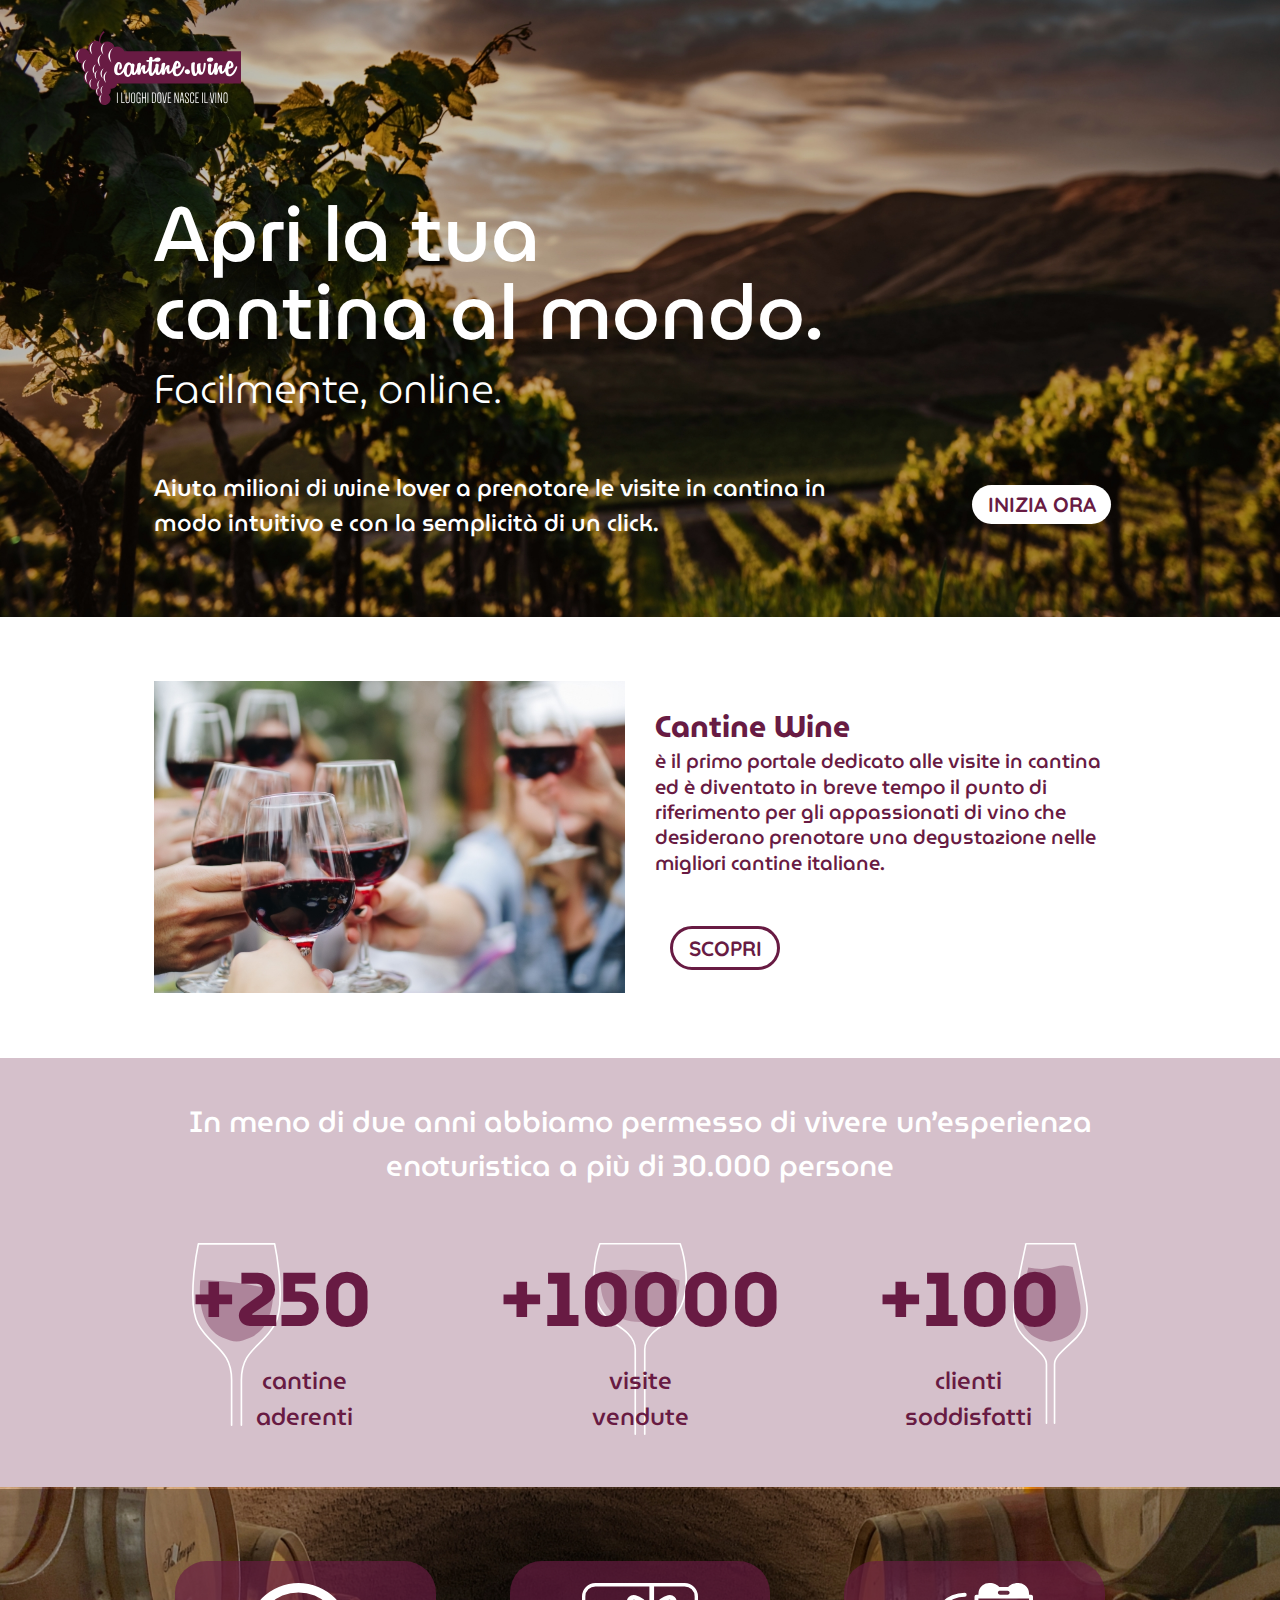
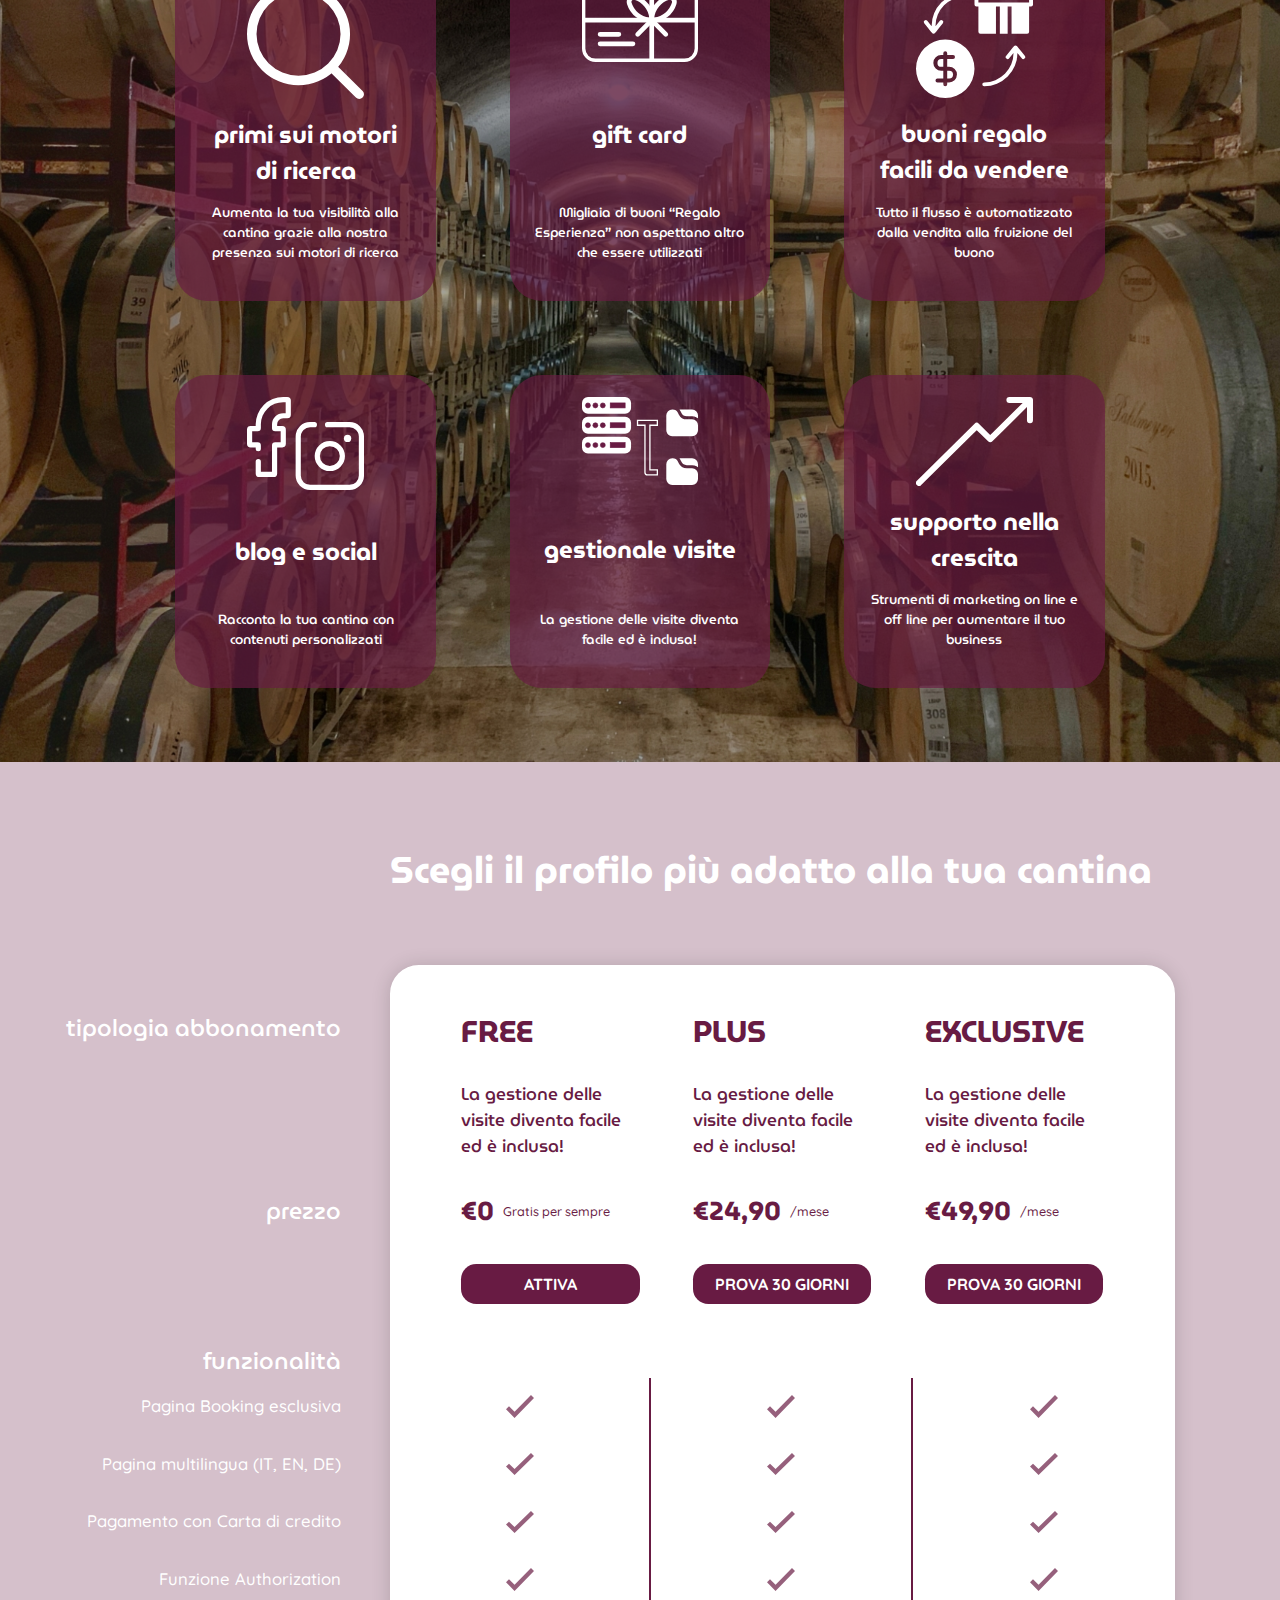
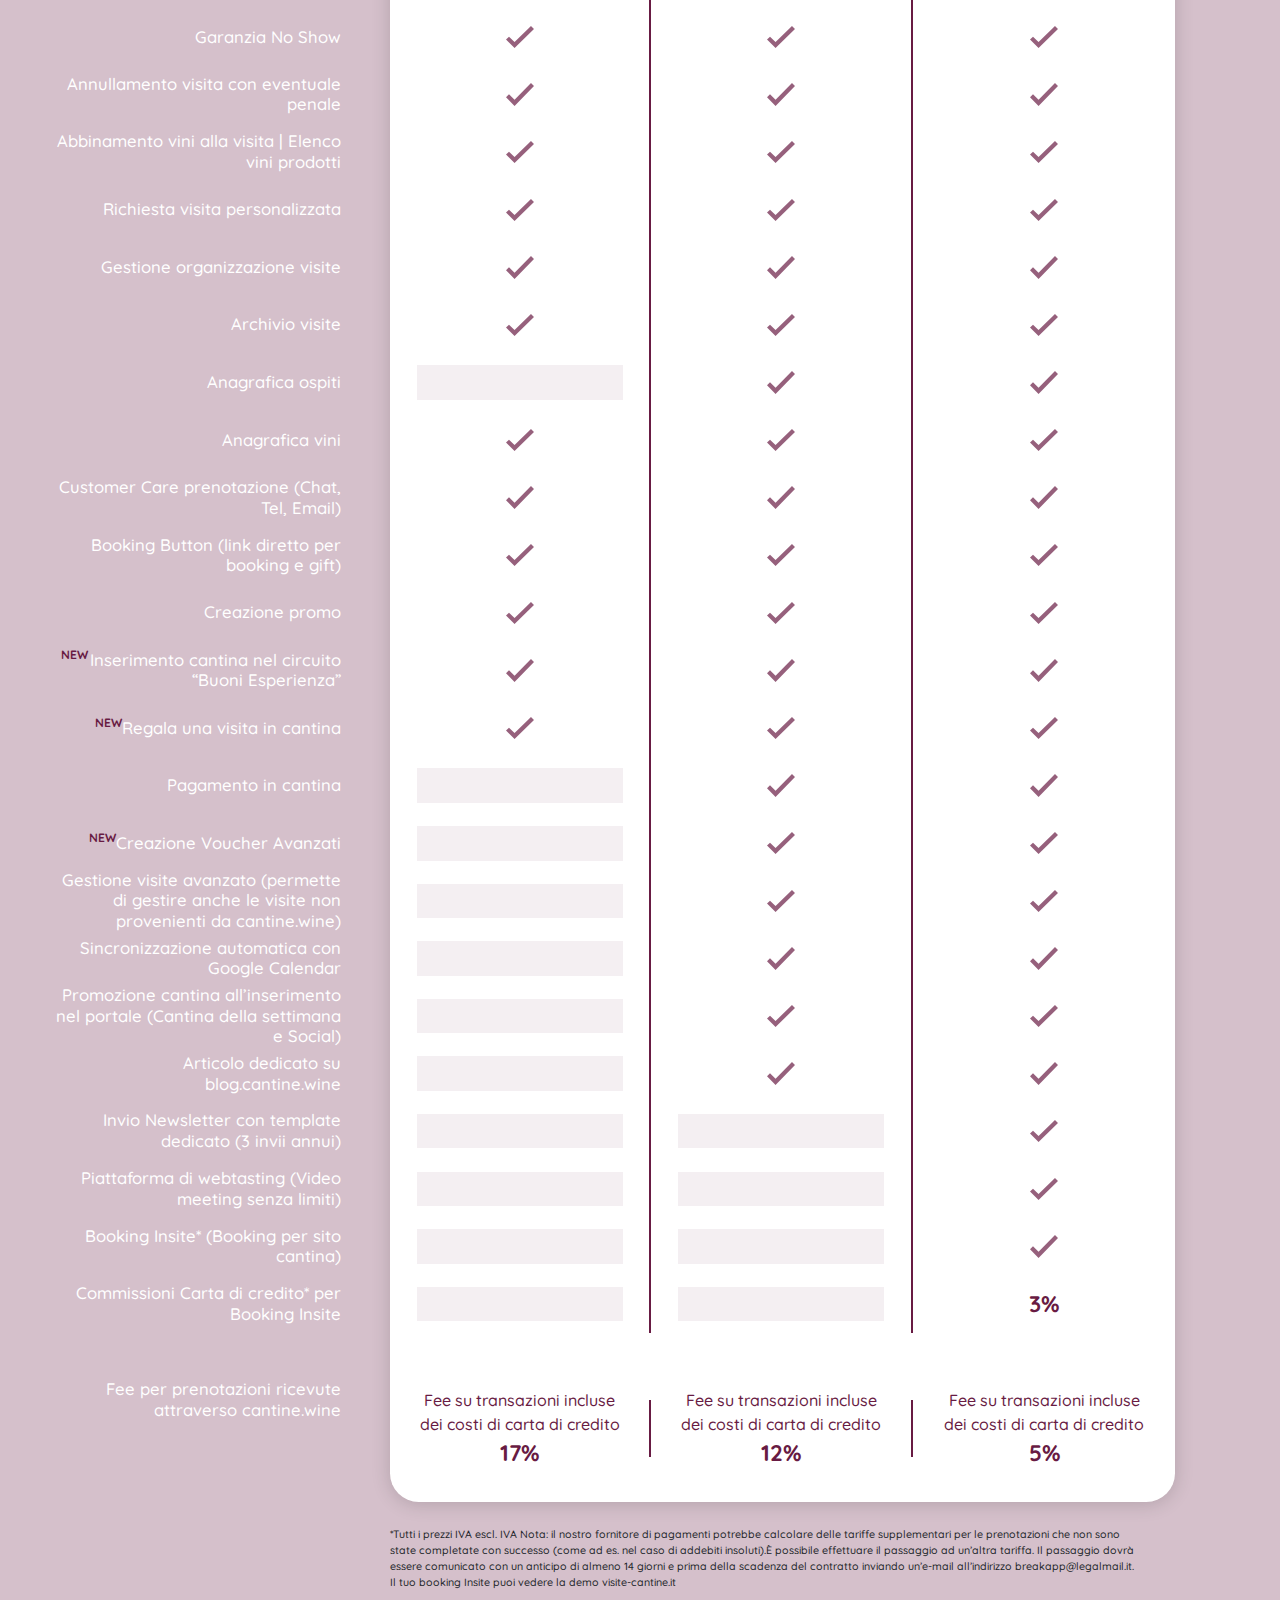
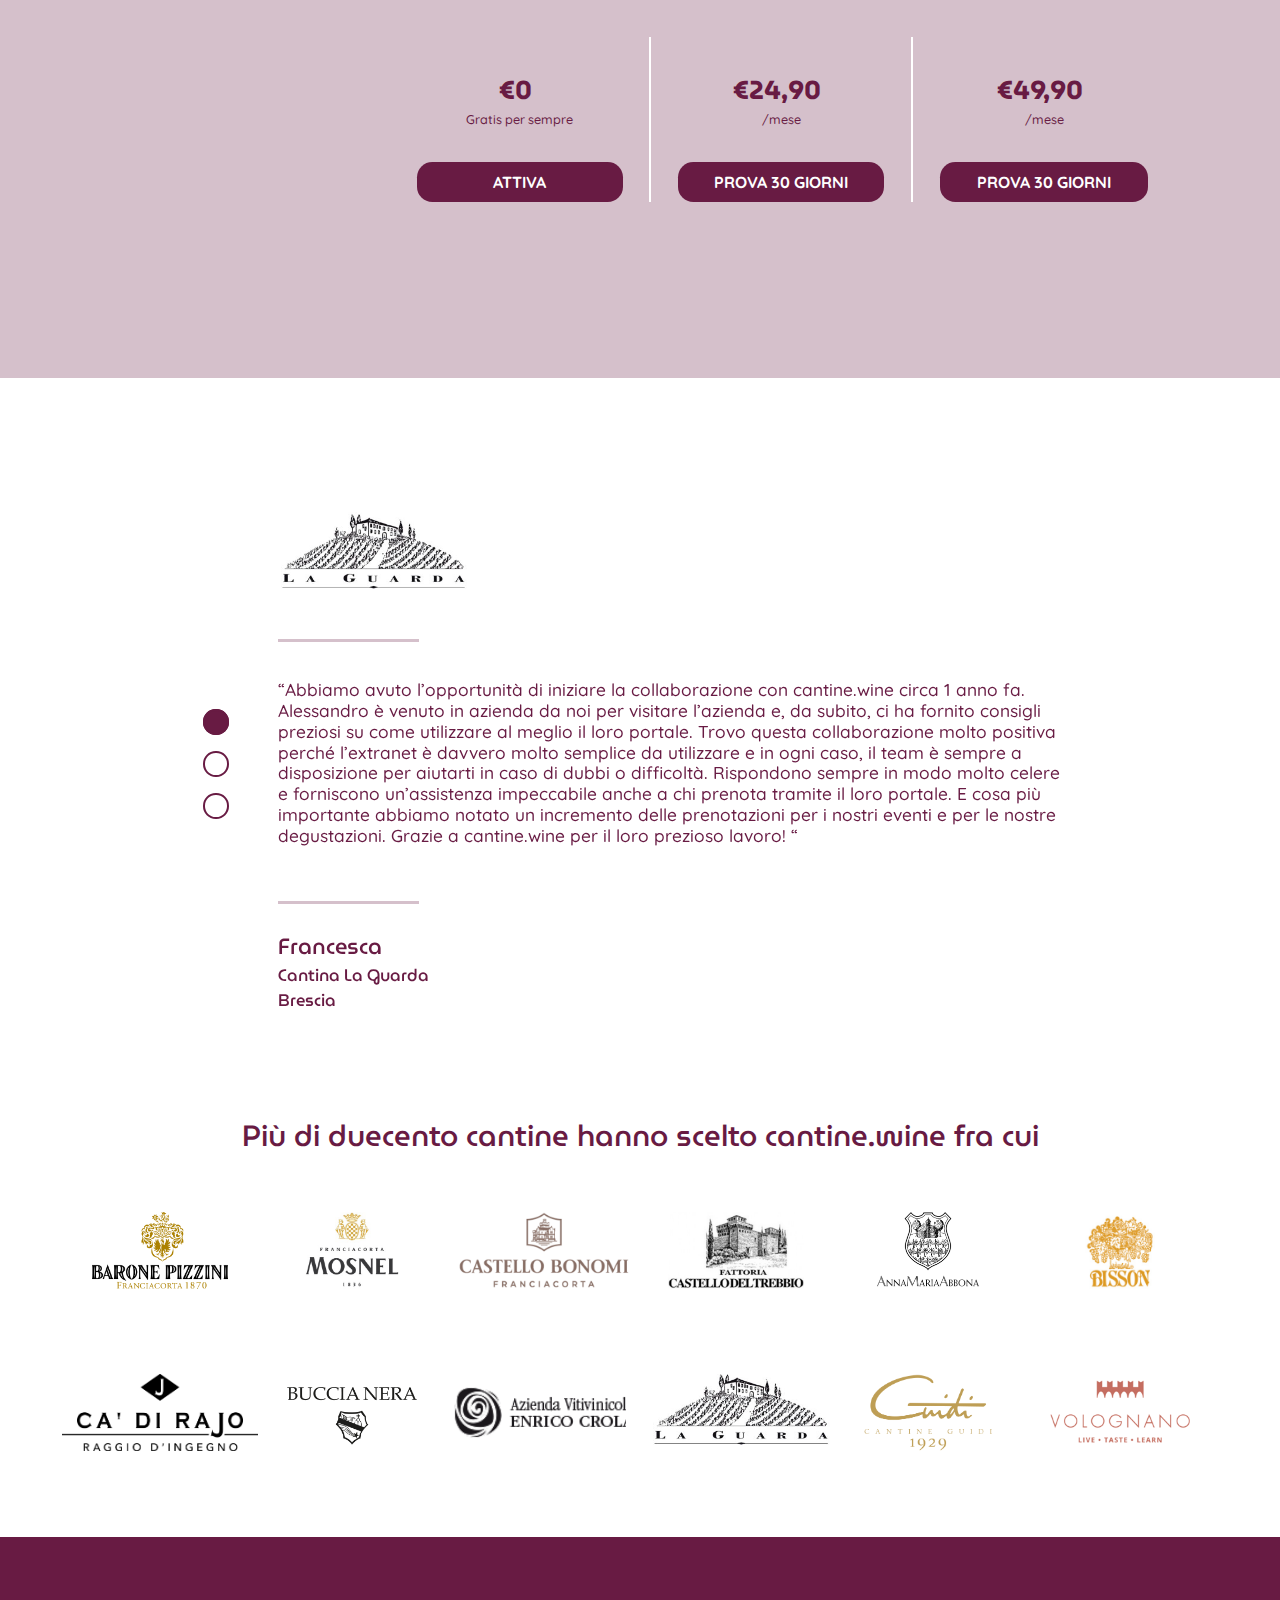
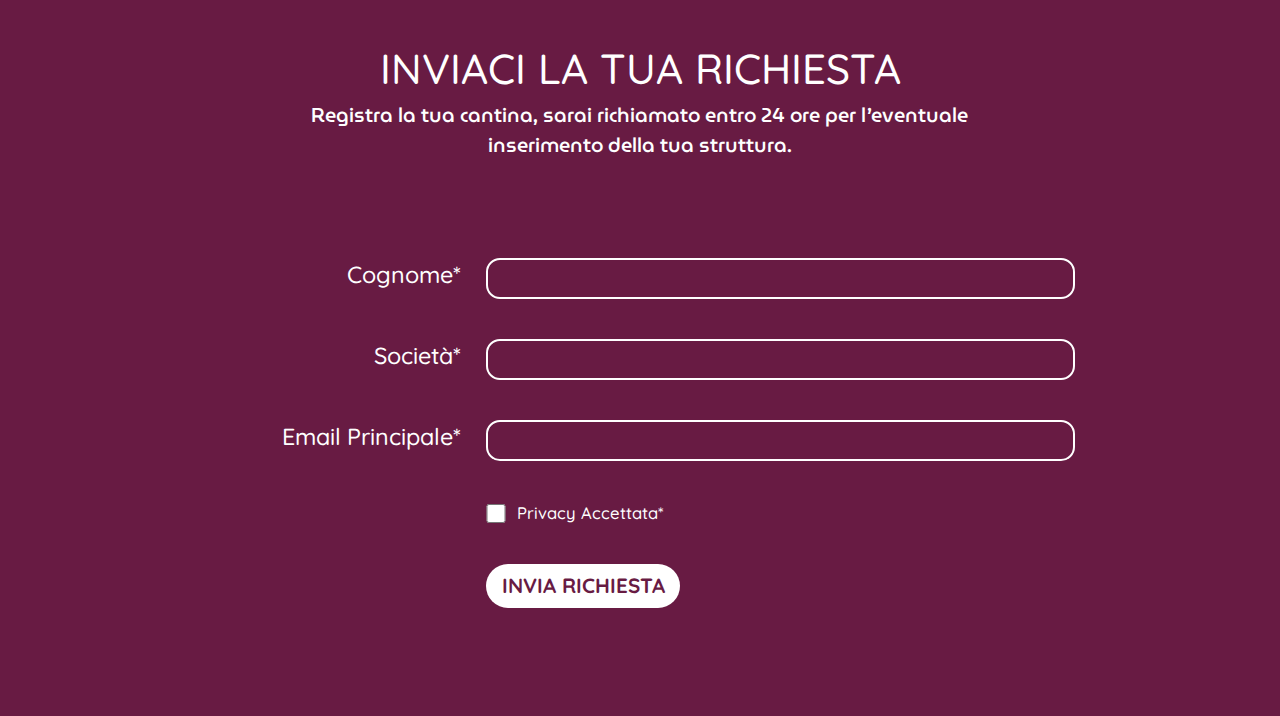
==== commit 1b0f4503: "thank you page" ====
--- a/docs/index.html
+++ b/docs/index.html
@@ -11,8 +11,22 @@
 
 	<link rel="stylesheet" href="css/style.min.css">
 	<link rel="stylesheet" href="css/slick.css">
-</head>
+
+<!-- Google Tag Manager -->
+<script>(function(w,d,s,l,i){w[l]=w[l]||[];w[l].push({'gtm.start':
+new Date().getTime(),event:'gtm.js'});var f=d.getElementsByTagName(s)[0],
+j=d.createElement(s),dl=l!='dataLayer'?'&l='+l:'';j.async=true;j.src=
+'https://www.googletagmanager.com/gtm.js?id='+i+dl;f.parentNode.insertBefore(j,f);
+})(window,document,'script','dataLayer','GTM-KV9CMX9');</script>
+<!-- End Google Tag Manager -->
+
+
 <body>
+
+<!-- Google Tag Manager (noscript) -->
+<noscript><iframe src="https://www.googletagmanager.com/ns.html?id=GTM-KV9CMX9"
+height="0" width="0" style="display:none;visibility:hidden"></iframe></noscript>
+<!-- End Google Tag Manager (noscript) -->
 
 <!-- start header -->
 <header class="header">
@@ -367,9 +381,10 @@
 	</div>
 
 	<div class="table-column">
-		<div class="table-title">
+		<div class="table-title table-title--desctop">
 			Scegli il profilo più adatto alla tua cantina
 		</div>
+		
 		<div class="table">
 			<div class="tab-top">
 				<div class="tabs table__row">
@@ -948,7 +963,7 @@
 <section class="table-section table-section--mobile">
 <div class="container-fluid">
 	<div class="table-title">
-			Scegli il profilo più adatto alla tua cantina
+			Clicca sul profilo per vedere le differenze
 		</div>
 
 		<div class="tabs table__row">
@@ -2521,46 +2536,60 @@
 			Registra la tua cantina, sarai richiamato entro 24 ore per l’eventuale inserimento della tua struttura.
 		</div>
 
-		<form action="">
-			<div class="form-row">
-				<span>Nome e cognome*</span>
-				<input type="text">
-			</div>
-
-			<div class="form-row">
-				<span>Società*</span>
-				<input type="text">
-			</div>
-
-			<div class="form-row">
-				<span>Email principale*</span>
-				<input type="text">
-			</div>
-
-			<div class="form-row">
-				<span>Telefono*</span>
-				<input type="text">
-			</div>
-
-			<div class="form-row">
-				<span></span>
-				<div class="form-row-wrapper">
-					<input type="checkbox" id="checkbox">
-				<label for="checkbox"> Dichiaro di aver letto e di accettare la presente informativa
-</label>
-				</div>
-				
-			</div>
-			<div class="form-row">
-				<span></span>
-				<div class="form-row-wrapper">
-					<button type="submit" class="button">
-					INVIA RICHIESTA
-				</button>
-				</div>
-				
-			</div>
-		</form>
+		<meta http-equiv="Content-Type" content="text/html;charset=UTF-8">
+		<form id="__vtigerWebForm" name="Inserimento Cantine" action="http://crm.cdbergamo.com/vtigercrm/modules/Webforms/capture.php" method="post" accept-charset="utf-8" enctype="multipart/form-data">
+			<input type="hidden" name="__vtrftk" value="sid:4a46ce788362e0d8ecb2bd31ccd7d5dbb5a23fe2,1599420009">
+			<input type="hidden" name="publicid" value="3311fa25acfb544fae018b0252f1ef03">
+			<input type="hidden" name="urlencodeenable" value="1">
+			<input type="hidden" name="name" value="Inserimento Cantine">
+			<table>
+				
+					
+							<div class="form-row">
+								<span><label for="">Cognome*</label></span>
+						
+							<input type="text" name="lastname" data-label="" value="" required="">
+							</div>
+					<div class="form-row">
+						<span><label>Società*</label></span>
+							
+								<input type="text" name="company" data-label="" value="" required="">
+					</div>
+								
+							
+							<div class="form-row">
+								<span><label>Email Principale*</label></span>
+							
+								<input type="email" name="email" data-label="" value="" required="">
+							</div>
+								<input type="hidden" name="cf_979" data-label="" value="0">
+							<div class="form-row">
+								<span></span>
+								<div class="form-row-wrapper">
+									<input type="checkbox" name="cf_979" data-label="" value="1" required="">
+								<label>Privacy Accettata*</label>
+								</div>
+								
+							
+								
+							</div>
+								
+								
+							
+								<input type="hidden" name="cf_1043" data-label="" value="0" required="">
+
+<div class="form-row">
+	<span></span>
+	<div class="form-row-wrapper">	
+	<input type="submit" class="button" value="INVIA RICHIESTA">
+</div>
+</div>
+								
+							</form>
+
+
+
+							<script  type="text/javascript">window.onload = function() { var N=navigator.appName, ua=navigator.userAgent, tem;var M=ua.match(/(opera|chrome|safari|firefox|msie)\/?\s*(\.?\d+(\.\d+)*)/i);if(M && (tem= ua.match(/version\/([\.\d]+)/i))!= null) M[2]= tem[1];M=M? [M[1], M[2]]: [N, navigator.appVersion, "-?"];var browserName = M[0];var form = document.getElementById("__vtigerWebForm"), inputs = form.elements; form.onsubmit = function() { var required = [], att, val; for (var i = 0; i < inputs.length; i++) { att = inputs[i].getAttribute("required"); val = inputs[i].value; type = inputs[i].type; if(type == "email") {if(val != "") {var elemLabel = inputs[i].getAttribute("label");var emailFilter = /^[_/a-zA-Z0-9]+([!"#$%&()*+,./:;<=>?\^_`{|}~-]?[a-zA-Z0-9/_/-])*@[a-zA-Z0-9]+([\_\-\.]?[a-zA-Z0-9]+)*\.([\-\_]?[a-zA-Z0-9])+(\.?[a-zA-Z0-9]+)?$/;var illegalChars= /[\(\)\<\>\,\;\:\"\[\]]/ ;if (!emailFilter.test(val)) {alert("For "+ elemLabel +" field please enter valid email address"); return false;} else if (val.match(illegalChars)) {alert(elemLabel +" field contains illegal characters");return false;}}}if (att != null) { if (val.replace(/^\s+|\s+$/g, "") == "") { required.push(inputs[i].getAttribute("label")); } } } if (required.length > 0) { alert("The following fields are required: " + required.join()); return false; } var numberTypeInputs = document.querySelectorAll("input[type=number]");for (var i = 0; i < numberTypeInputs.length; i++) { val = numberTypeInputs[i].value;var elemLabel = numberTypeInputs[i].getAttribute("label");if(val != "") {var intRegex = /^[+-]?\d+$/;if (!intRegex.test(val)) {alert("For "+ elemLabel +" field please enter valid number"); return false;}}}var dateTypeInputs = document.querySelectorAll("input[type=date]");for (var i = 0; i < dateTypeInputs.length; i++) {dateVal = dateTypeInputs[i].value;var elemLabel = dateTypeInputs[i].getAttribute("label");if(dateVal != "") {var dateRegex = /^[1-9][0-9]{3}-(0[1-9]|1[0-2]|[1-9]{1})-(0[1-9]|[1-2][0-9]|3[0-1]|[1-9]{1})$/;if(!dateRegex.test(dateVal)) {alert("For "+ elemLabel +" field please enter valid date in required format"); return false;}}}var inputElems = document.getElementsByTagName("input");var totalFileSize = 0;for(var i = 0; i < inputElems.length; i++) {if(inputElems[i].type.toLowerCase() === "file") {var file = inputElems[i].files[0];if(typeof file !== "undefined") {var totalFileSize = totalFileSize + file.size;}}}if(totalFileSize > 52428800) {alert("Maximum allowed file size including all files is 50MB.");return false;}}; }</script>
 	</div>
 	
 </footer>
--- a/docs/css/style.min.css
+++ b/docs/css/style.min.css
@@ -1 +1 @@
-body{font-family:"MuseoModerno",sans-serif;font-weight:500;margin:0;padding:0}h1{font-weight:500;font-size:5.990vw;line-height:6.094vw;max-width:53vw}h1 br{display:none}h3{font-size:1.875vw;font-weight:700}a,a:hover{text-decoration:none}.button{font-size:1.615vw;font-weight:700;text-transform:uppercase;padding:0.5vw 1.2vw;font-family:'Quicksand', sans-serif}.button a{color:#681B43;font-size:1.615vw;font-weight:700;text-transform:uppercase;font-weight:700;background:#fff;font-size:1.614vw;padding:0.5vw 1.2vw;border-radius:5vw;font-family:'Quicksand', sans-serif}.button.button--transparent a{border:3px solid #681B43;background:transparent}.sub-title{font-weight:300;font-size:3.125vw}.container-fluid{max-width:78.333vw}.header{padding-top:2.448vw;background:url("../img/bg.jpg");background-size:cover;background-position:center;background-repeat:no-repeat}.logo{padding-left:5.885vw}.logo img{width:12.917vw}.header__content{padding-top:7vw;padding-bottom:6vw;color:#fff}.header__footer-text{font-size:1.823vw;font-weight:500;max-width:58vw}.header__footer{display:-webkit-box;display:-ms-flexbox;display:flex;-webkit-box-pack:justify;-ms-flex-pack:justify;justify-content:space-between;-webkit-box-align:center;-ms-flex-align:center;align-items:center;padding-top:4vw}.about{padding:5.052vw 0;color:#681B43}.about img{width:100%}.about p{font-size:1.563vw;font-weight:500;line-height:1.979vw}.about .button{margin-top:2.708vw}.about__content{height:100%;display:-webkit-box;display:-ms-flexbox;display:flex;-webkit-box-orient:vertical;-webkit-box-direction:normal;-ms-flex-direction:column;flex-direction:column;-webkit-box-pack:center;-ms-flex-pack:center;justify-content:center}.about-title{font-size:2.344vw;font-weight:700}.vine{background:rgba(104,27,67,0.28);padding-top:3.281vw;padding-bottom:4.063vw}.vine__title{font-size:2.292vw;color:#fff;text-align:center;font-weight:500}.vine__items{display:-webkit-box;display:-ms-flexbox;display:flex;-webkit-box-pack:justify;-ms-flex-pack:justify;justify-content:space-between;max-width:70vw;margin:0 auto}.vine__item:first-child img{width:6.979vw}.vine__item:first-child .vine-item__text{left:5vw}.vine__item{margin-top:4.271vw;width:33.33%;position:relative;display:-webkit-box;display:-ms-flexbox;display:flex}.vine-item__title{font-size:5.938vw;color:#681B43;position:absolute;font-weight:700}.vine-item__text{position:absolute;text-align:center;color:#681B43;font-size:1.875vw;bottom:0}.vine__item:nth-child(2){display:-webkit-box;display:-ms-flexbox;display:flex;-webkit-box-pack:center;-ms-flex-pack:center;justify-content:center}.vine__item:nth-child(2) img{width:7.292vw}.vine__item:nth-child(2) .vine-item__title{left:50%;-webkit-transform:translate(-50%);-ms-transform:translate(-50%);transform:translate(-50%)}.vine__item:nth-child(2) .vine-item__text{left:50%;-webkit-transform:translate(-50%);-ms-transform:translate(-50%);transform:translate(-50%)}.vine__item:nth-child(3){display:-webkit-box;display:-ms-flexbox;display:flex;-webkit-box-pack:end;-ms-flex-pack:end;justify-content:flex-end}.vine__item:nth-child(3) .vine-item__title{left:7vw}.vine__item:nth-child(3) .vine-item__text{left:9vw}.vine__item:nth-child(3) img{width:5.885vw}.item-section{padding-top:5.729vw;background:url("../img/bg2.jpg");background-size:cover;background-position:center;color:#fff}.item-section .col-lg-4{display:-webkit-box;display:-ms-flexbox;display:flex;-webkit-box-pack:center;-ms-flex-pack:center;justify-content:center;margin-bottom:5.781vw}.item{background:rgba(104,27,67,0.66);text-align:center;padding:1.719vw;border-radius:2.5vw;max-width:20.365vw;height:100%;display:-webkit-box;display:-ms-flexbox;display:flex;-webkit-box-orient:vertical;-webkit-box-direction:normal;-ms-flex-direction:column;flex-direction:column;-webkit-box-pack:justify;-ms-flex-pack:justify;justify-content:space-between;-webkit-box-align:center;-ms-flex-align:center;align-items:center}.item img{max-width:9.115vw;margin-bottom:1.406vw}.item h3{margin:0 auto;max-width:15vw}.item p{font-size:1.042vw;margin-top:1.042vw}.table-section{background:rgba(104,27,67,0.28);padding-top:6.250vw;padding-bottom:8vw;display:-webkit-box;display:-ms-flexbox;display:flex}.titles__column{width:30.469vw;padding-left:3.854vw;padding-right:3.854vw;padding-top:13.167vw;text-align:right;color:#fff}.table-title{color:#fff;font-size:2.917vw;font-weight:700;padding-bottom:5.208vw}.table{width:61.302vw;background:#fff;-webkit-box-shadow:0 0.156vw 1.51vw rgba(0,0,0,0.16);box-shadow:0 0.156vw 1.51vw rgba(0,0,0,0.16);border-radius:2.24vw;padding:3.490vw 0;color:#681B43}.table__row{display:-webkit-box;display:-ms-flexbox;display:flex;-webkit-box-pack:justify;-ms-flex-pack:justify;justify-content:space-between}.table__col{width:33.3%;padding:0 2.083vw}.tab{font-size:2.344vw;font-weight:700;padding-bottom:2.083vw}.tab-top{padding-left:3.490vw;padding-right:3.490vw}.table-text{font-size:1.354vw}.table-price-col{display:-webkit-box;display:-ms-flexbox;display:flex;padding-top:2.604vw;padding-bottom:2.604vw;-webkit-box-align:center;-ms-flex-align:center;align-items:center}.price{font-size:2.031vw;font-weight:700;padding-right:0.677vw}.price-text{font-size:0.990vw;font-family:'Quicksand', sans-serif}.table-button .button{font-size:1.250vw;background:#681B43;color:#fff;display:-webkit-box;display:-ms-flexbox;display:flex;-webkit-box-pack:center;-ms-flex-pack:center;justify-content:center;-webkit-box-align:center;-ms-flex-align:center;align-items:center;border-radius:1.198vw;padding:0.625vw 1.146vw;cursor:pointer}.table-button{margin-bottom:5.729vw}.table-left__header{font-size:1.823vw}.table-left__header .type{padding-bottom:11.5vw}.left-price{padding-bottom:9vw}.table-col-tick{border-right:2px solid #681B43;height:4.5vw;font-family:'Quicksand', sans-serif;display:-webkit-box;display:-ms-flexbox;display:flex;-webkit-box-pack:center;-ms-flex-pack:center;justify-content:center;-webkit-box-align:center;-ms-flex-align:center;align-items:center;text-align:center}.table-col-tick img{width:2.188vw}.table-col-tick .tick-text{font-size:1.771vw;font-weight:700}.table-col-tick span{background:rgba(104,27,67,0.07);width:100%;height:60%}.table-col-tick .tick-p{font-size:1.250vw}.table-left-title{font-size:1.302vw;height:4.5vw;display:-webkit-box;display:-ms-flexbox;display:flex;-webkit-box-align:center;-ms-flex-align:center;align-items:center;-webkit-box-pack:end;-ms-flex-pack:end;justify-content:flex-end;font-family:'Quicksand', sans-serif;font-weight:500;line-height:1.615vw}.table__row-text{padding-top:67px}.table-left-title--last{margin-top:3vw}.table-footer-text{width:58.3vw;padding-top:1.927vw;padding-bottom:3.646vw;font-size:0.833vw;font-family:'Quicksand', sans-serif}.table-col-tick:last-child{border-right:none}.table-footer-row{color:#681B43}.table-footer-row .table__row .table__col{border-right:2px solid #fff}.table-footer-row .table__row .table__col:last-child{border-right:none}.table-footer-row .table-price-col{-webkit-box-orient:vertical;-webkit-box-direction:normal;-ms-flex-direction:column;flex-direction:column}.table-section--mobile{display:none}.slider-section{padding:8.333vw 0;width:74.479vw;margin:0 auto}.slider{color:#681B43}.slider p{font-size:1.354vw;max-width:61.510vw;padding:3vw 0;line-height:1.2;min-height:17vw;font-family:'Quicksand', sans-serif}.slider-content{padding-left:8.854vw}.slider-logo-first img{width:15vw}.slider-logo-second img{width:12vw}.slider-logo-three img{width:15vw}.slider-logo{height:8vw;margin-bottom:2vw}.slider-logo-three{margin-bottom:4vw}.line{background:rgba(104,27,67,0.28);height:3px;width:11.042vw;display:block;font-size:0}.slider-author-wrapper{padding-top:2vw;min-height:10vw}.slider-text{font-size:1.719vw}.slider-name{font-size:1.302vw}.slick-dots{position:absolute;top:43%;left:0;list-style:none;font-size:0;margin-bottom:0}.slick-dots li{margin-bottom:1.302vw;border-radius:50%;outline:none;cursor:pointer}.slick-dots li button{width:1.979vw;height:1.979vw;border:2px solid #681B43;border-radius:50%;background:transparent;outline:none;cursor:pointer}.slick-dots li:last-child{margin-bottom:0}.slick-dots li.slick-active{background:#681B43}.prev,.next{display:none}.logos-section .vine__title{color:#681B43;margin-bottom:4.2vw}.logos-section .container-fluid{max-width:90vw}.logos-section a{margin-bottom:2.5vw;display:-webkit-box;display:-ms-flexbox;display:flex;-webkit-box-pack:center;-ms-flex-pack:center;justify-content:center;-webkit-box-align:center;-ms-flex-align:center;align-items:center}.logos-section img{height:6vw;margin-bottom:4.2vw}.logos-section img.sm{height:4vw;margin-top:1vw}.logos-section a{display:-webkit-box;display:-ms-flexbox;display:flex;-webkit-box-pack:center;-ms-flex-pack:center;justify-content:center;-webkit-box-align:center;-ms-flex-align:center;align-items:center}.footer{background:#681B43;color:#fff;padding-top:7.813vw;padding-bottom:5.417vw}form{max-width:68vw;margin:0 auto;display:block}.footer__title{text-align:center;font-size:3.281vw;text-transform:uppercase;font-family:'Quicksand', sans-serif}.footer__sub-title{text-align:center;font-size:1.563vw;max-width:52.7vw;margin:0 auto;margin-bottom:7.552vw}.form-row{width:100%;-webkit-box-pack:justify;-ms-flex-pack:justify;justify-content:space-between;display:-webkit-box;display:-ms-flexbox;display:flex;-webkit-box-align:center;-ms-flex-align:center;align-items:center;margin-bottom:3vw}.form-row button{border:none;background:#fff;color:#681B43;border-radius:5vw;font-family:'Quicksand', sans-serif;outline:none;cursor:pointer}.form-row span{width:20vw;font-family:'Quicksand', sans-serif;font-size:1.824vw;text-align:right}.form-row input{width:46vw;height:3.2vw;background:transparent;border:0.2vw solid #fff;border-radius:1.094vw;outline:none;color:#fff;padding:0 1vw}.form-row-wrapper{width:46vw;display:-webkit-box;display:-ms-flexbox;display:flex;-webkit-box-pack:start;-ms-flex-pack:start;justify-content:flex-start;-webkit-box-align:center;-ms-flex-align:center;align-items:center}.form-row-wrapper input{width:1.5vw;height:1.5vw;margin-right:0.9vw;background:#fff;border:none;border-radius:none;cursor:pointer}.form-row-wrapper label{margin-bottom:0;font-size:1.3vw;font-family:'Quicksand', sans-serif}.form-row:last-child{margin-bottom:0}.table-left-title span{position:relative}.new{position:absolute;top:0;left:0;-webkit-transform:translateX(-100%) translateY(-25%);-ms-transform:translateX(-100%) translateY(-25%);transform:translateX(-100%) translateY(-25%);font-size:0.938vw;font-weight:700;color:#681B43;text-transform:uppercase}.two-line .new{-webkit-transform:translateX(45%) translateY(-25%);-ms-transform:translateX(45%) translateY(-25%);transform:translateX(45%) translateY(-25%)}@media only screen and (max-width: 992px){.item-section{padding-top:5vw}.item-section .col-lg-4{padding-left:1.25vw;padding-right:1.25vw}.item-section .col-lg-4:first-child .item img{max-width:7vw}.item{max-width:100%;border-radius:6.4vw}.item h3{max-width:100%}.item p{font-size:1.9vw}.item{padding:3.2vw 1.6vw 2.9vw 1.6vw}.item img{max-width:10.4vw}h3{font-size:2.4vw}.logos-section img{height:10vw}}@media only screen and (max-width: 767px){.logo{padding-left:6.133vw}.logo img{width:30.133vw}.header{padding-top:8vw}.header__content{padding-top:38.133vw;text-align:center;padding-bottom:15.733vw}.header__content h1{margin:0 auto;font-size:10.400vw;max-width:100vw;line-height:10.667vw}.header__content h1 br{display:block}.sub-title{font-size:5.333vw;font-weight:300}.header__footer{-webkit-box-orient:vertical;-webkit-box-direction:normal;-ms-flex-direction:column;flex-direction:column;padding-top:18.400vw}.header__footer .button{padding-top:6.4vw}.header__footer-text{font-size:3.733vw;max-width:75vw}.button a{font-size:5.067vw;padding:1.867vw 8.533vw;border-radius:10vw}.container-fluid{max-width:100vw}.about__content{padding-top:6.250vw}.about-title{font-size:6.563vw}.about p{font-size:5.313vw;line-height:6.563vw}.about{padding-top:7.413vw;padding-bottom:6.933vw}.vine{padding-top:9.867vw;padding-bottom:9.867vw}.vine__title{font-size:5.067vw;margin-bottom:6.667vw}.vine__items{-webkit-box-orient:vertical;-webkit-box-direction:normal;-ms-flex-direction:column;flex-direction:column;max-width:85vw}.vine__item{width:100%;margin-top:0}.vine__item:first-child img{width:17.168vw}.vine-item__title{font-size:13.6vw}.vine__item .vine-item__text{font-size:4.533vw;bottom:4vw}.vine__item .vine-item__text br{display:none}.vine__item:first-child .vine-item__text{left:9vw}.vine__item:first-child .vine-item__title{top:8vw;left:8vw}.vine__item:nth-child(2){display:-webkit-box;display:-ms-flexbox;display:flex;-webkit-box-pack:end;-ms-flex-pack:end;justify-content:flex-end}.vine__item:nth-child(2) img{width:17.067vw}.vine__item:nth-child(2) .vine-item__title{left:100%;top:50%;-webkit-transform:translateX(-100%) translateY(-50%);-ms-transform:translateX(-100%) translateY(-50%);transform:translateX(-100%) translateY(-50%)}.vine__item:nth-child(2) .vine-item__text{left:60%}.vine__item:nth-child(3){-webkit-box-pack:start;-ms-flex-pack:start;justify-content:flex-start}.vine__item:nth-child(3) img{width:14.667vw}.vine__item:nth-child(3) .vine-item__title{top:8vw}.item-section{padding-top:10.4vw}.item-section .container-fluid{max-width:95%}.item-section .col-lg-4{padding-left:2.5vw;padding-right:2.5vw}.item-section .col-lg-4:first-child .item img{max-width:14vw}.item{max-width:100%;padding:11.563vw;border-radius:11vw}.item h3{max-width:100%}.item p{font-size:3.467vw}.item{padding:6.4vw 3.2vw 2vw 3.2vw}.item img{max-width:20.800vw}h3{font-size:4.800vw}.table-section{display:none;padding-top:9.600vw}.table-section--mobile{display:block;padding-top:0}.table-wrapper{display:-webkit-box;display:-ms-flexbox;display:flex}.table-title{padding:9.600vw 8.533vw 4.267vw 8.533vw;font-size:5.6vw}.table-section--mobile .tabs{display:-webkit-box;display:-ms-flexbox;display:flex;margin-bottom:8vw;border-radius:2.933vw}.tab-mobile{font-size:3.733vw;text-align:center;background:#fff;display:-webkit-box;display:-ms-flexbox;display:flex;-webkit-box-pack:center;-ms-flex-pack:center;justify-content:center;-webkit-box-align:center;-ms-flex-align:center;align-items:center;padding:0;cursor:pointer;border:1px solid #681B43;height:12.267vw}.tab-mobile:last-child{border-top-right-radius:2.933vw;border-bottom-right-radius:2.933vw;border-left:none}.tab-mobile:first-child{border-top-left-radius:2.933vw;border-bottom-left-radius:2.933vw;border-right:none}.tab-mobile.active{background:#681B43;color:#fff}.tab-content{display:none}.table-wrapper{display:block}.tab-content:first-child{display:block}.table-price-col{width:100%;display:block}.table-button{width:100%}.table__row--header{text-align:center;color:#681B43}.tab-content-title{font-size:8vw;margin-bottom:1.6vw}.tab-content-p{font-size:4.522vw;max-width:70vw;margin:0 auto;margin-bottom:5.33vw}.price{font-size:11.733vw}.price-text{font-size:4vw;margin-bottom:9.067vw}.table-button .button{font-size:5.6vw;padding:2.933vw 0;border-radius:10vw}.titles__column{padding-top:8vw}.table-left__header{color:#fff;font-size:4.533vw;text-align:left;padding-top:3vw}.tab-content-wrapper{display:-webkit-box;display:-ms-flexbox;display:flex}.table-col-tick{border-right:none}.titles__column{width:55vw}.table-column{width:31vw}.table-column .table{max-width:31vw;padding-top:8vw;border-radius:5.867vw;padding-bottom:5.867vw;-webkit-box-shadow:0 0.8vw 7.733vw rgba(0,0,0,0.16);box-shadow:0 0.8vw 7.733vw rgba(0,0,0,0.16)}.table-left-title{font-size:3.2vw;line-height:1.2;height:10vw}.table-col-tick{height:10vw;width:100%}.table-col-tick img{width:4.8vw}.table-col-tick .tick-p{font-size:2.667vw}.table-col-tick .tick-text{font-size:4.267vw}.table__row-text{padding-top:8vw}.table-footer-text{width:100%;font-size:2.933vw;padding-top:7vw}.table-price-col-footer{display:-webkit-box;display:-ms-flexbox;display:flex}.prev,.next{display:block}.prev img,.next img{width:2.773vw}.slick-slide img{display:block;margin:0 auto;max-width:40vw;height:auto}.line-first{display:none}.slider-section{width:76.800vw;position:relative}.slider-content{padding-left:0}.slider p{max-width:100%;font-size:3.467vw}.slider-text{font-size:4.8vw}.slider-name{font-size:4vw}.line{width:56vw}.prev{left:0;top:13vw;position:absolute}.next{right:0;top:13vw;position:absolute}.slider-section{padding-bottom:0}.logos-section{padding-top:5vw}.logos-section a{min-height:19vw;margin-bottom:0}.footer__title{font-size:5.6vw}.footer__sub-title{font-size:4vw;max-width:70vw}.form-row{-webkit-box-orient:vertical;-webkit-box-direction:normal;-ms-flex-direction:column;flex-direction:column}.form-row span{width:100%;text-align:center;font-size:4.8vw}.form-row input{width:100%;height:10.133vw;border-radius:5.6vw;margin-top:3.467vw}.form-row-wrapper{width:100%;-webkit-box-align:center;-ms-flex-align:center;align-items:center;display:-webkit-box;display:-ms-flexbox;display:flex;margin-top:10vw}.form-row-wrapper input{width:4vw;height:4vw;min-width:4vw;min-height:4vw;margin-top:0;margin-right:3vw;color:#fff;padding:0 5vw}.form-row-wrapper label{margin-bottom:0;font-size:3vw;max-width:90%}.footer{padding-bottom:15vw;padding-top:15vw}.footer button{width:100%;font-size:5.33vw;padding-top:2vw;padding-bottom:2vw;border-radius:10vw}input{border:1px solid #fff}.new{font-size:2.667vw;-webkit-transform:translateY(-50%) translateX(-90%);-ms-transform:translateY(-50%) translateX(-90%);transform:translateY(-50%) translateX(-90%)}.two-line .new{-webkit-transform:translateY(-50%) translateX(85%);-ms-transform:translateY(-50%) translateX(85%);transform:translateY(-50%) translateX(85%)}}@media only screen and (max-width: 360px){.header__content h1{font-size:10vw}}
+body{font-family:"MuseoModerno",sans-serif;font-weight:500;margin:0;padding:0}h1{font-weight:500;font-size:5.990vw;line-height:6.094vw;max-width:53vw}h1 br{display:none}h3{font-size:1.875vw;font-weight:700}a,a:hover{text-decoration:none}.button{font-size:1.615vw;font-weight:700;text-transform:uppercase;padding:0.5vw 1.2vw;font-family:'Quicksand', sans-serif}.button a{color:#681B43;font-size:1.615vw;font-weight:700;text-transform:uppercase;font-weight:700;background:#fff;font-size:1.614vw;padding:0.5vw 1.2vw;border-radius:5vw;font-family:'Quicksand', sans-serif}.button.button--transparent a{border:3px solid #681B43;background:transparent}.sub-title{font-weight:300;font-size:3.125vw}.container-fluid{max-width:78.333vw}.header{padding-top:2.448vw;background:url("../img/bg.jpg");background-size:cover;background-position:center;background-repeat:no-repeat}.logo{padding-left:5.885vw}.logo img{width:12.917vw}.header__content{padding-top:7vw;padding-bottom:6vw;color:#fff}.header__footer-text{font-size:1.823vw;font-weight:500;max-width:58vw}.header__footer{display:-webkit-box;display:-ms-flexbox;display:flex;-webkit-box-pack:justify;-ms-flex-pack:justify;justify-content:space-between;-webkit-box-align:center;-ms-flex-align:center;align-items:center;padding-top:4vw}.about{padding:5.052vw 0;color:#681B43}.about img{width:100%}.about p{font-size:1.563vw;font-weight:500;line-height:1.979vw}.about .button{margin-top:2.708vw}.about__content{height:100%;display:-webkit-box;display:-ms-flexbox;display:flex;-webkit-box-orient:vertical;-webkit-box-direction:normal;-ms-flex-direction:column;flex-direction:column;-webkit-box-pack:center;-ms-flex-pack:center;justify-content:center}.about-title{font-size:2.344vw;font-weight:700}.vine{background:rgba(104,27,67,0.28);padding-top:3.281vw;padding-bottom:4.063vw}.vine__title{font-size:2.292vw;color:#fff;text-align:center;font-weight:500}.vine__items{display:-webkit-box;display:-ms-flexbox;display:flex;-webkit-box-pack:justify;-ms-flex-pack:justify;justify-content:space-between;max-width:70vw;margin:0 auto}.vine__item:first-child img{width:6.979vw}.vine__item:first-child .vine-item__text{left:5vw}.vine__item{margin-top:4.271vw;width:33.33%;position:relative;display:-webkit-box;display:-ms-flexbox;display:flex}.vine-item__title{font-size:5.938vw;color:#681B43;position:absolute;font-weight:700}.vine-item__text{position:absolute;text-align:center;color:#681B43;font-size:1.875vw;bottom:0}.vine__item:nth-child(2){display:-webkit-box;display:-ms-flexbox;display:flex;-webkit-box-pack:center;-ms-flex-pack:center;justify-content:center}.vine__item:nth-child(2) img{width:7.292vw}.vine__item:nth-child(2) .vine-item__title{left:50%;-webkit-transform:translate(-50%);-ms-transform:translate(-50%);transform:translate(-50%)}.vine__item:nth-child(2) .vine-item__text{left:50%;-webkit-transform:translate(-50%);-ms-transform:translate(-50%);transform:translate(-50%)}.vine__item:nth-child(3){display:-webkit-box;display:-ms-flexbox;display:flex;-webkit-box-pack:end;-ms-flex-pack:end;justify-content:flex-end}.vine__item:nth-child(3) .vine-item__title{left:7vw}.vine__item:nth-child(3) .vine-item__text{left:9vw}.vine__item:nth-child(3) img{width:5.885vw}.item-section{padding-top:5.729vw;background:url("../img/bg2.jpg");background-size:cover;background-position:center;color:#fff}.item-section .col-lg-4{display:-webkit-box;display:-ms-flexbox;display:flex;-webkit-box-pack:center;-ms-flex-pack:center;justify-content:center;margin-bottom:5.781vw}.item{background:rgba(104,27,67,0.66);text-align:center;padding:1.719vw;border-radius:2.5vw;max-width:20.365vw;height:100%;display:-webkit-box;display:-ms-flexbox;display:flex;-webkit-box-orient:vertical;-webkit-box-direction:normal;-ms-flex-direction:column;flex-direction:column;-webkit-box-pack:justify;-ms-flex-pack:justify;justify-content:space-between;-webkit-box-align:center;-ms-flex-align:center;align-items:center}.item img{max-width:9.115vw;margin-bottom:1.406vw}.item h3{margin:0 auto;max-width:15vw}.item p{font-size:1.042vw;margin-top:1.042vw}.table-section{background:rgba(104,27,67,0.28);padding-top:6.250vw;padding-bottom:8vw;display:-webkit-box;display:-ms-flexbox;display:flex}.titles__column{width:30.469vw;padding-left:3.854vw;padding-right:3.854vw;padding-top:13.167vw;text-align:right;color:#fff}.table-title{color:#fff;font-size:2.917vw;font-weight:700;padding-bottom:5.208vw}.table{width:61.302vw;background:#fff;-webkit-box-shadow:0 0.156vw 1.51vw rgba(0,0,0,0.16);box-shadow:0 0.156vw 1.51vw rgba(0,0,0,0.16);border-radius:2.24vw;padding:3.490vw 0;color:#681B43}.table__row{display:-webkit-box;display:-ms-flexbox;display:flex;-webkit-box-pack:justify;-ms-flex-pack:justify;justify-content:space-between}.table__col{width:33.3%;padding:0 2.083vw}.tab{font-size:2.344vw;font-weight:700;padding-bottom:2.083vw}.tab-top{padding-left:3.490vw;padding-right:3.490vw}.table-text{font-size:1.354vw}.table-price-col{display:-webkit-box;display:-ms-flexbox;display:flex;padding-top:2.604vw;padding-bottom:2.604vw;-webkit-box-align:center;-ms-flex-align:center;align-items:center}.price{font-size:2.031vw;font-weight:700;padding-right:0.677vw}.price-text{font-size:0.990vw;font-family:'Quicksand', sans-serif}.table-button .button{font-size:1.250vw;background:#681B43;color:#fff;display:-webkit-box;display:-ms-flexbox;display:flex;-webkit-box-pack:center;-ms-flex-pack:center;justify-content:center;-webkit-box-align:center;-ms-flex-align:center;align-items:center;border-radius:1.198vw;padding:0.625vw 1.146vw;cursor:pointer}.table-button{margin-bottom:5.729vw}.table-left__header{font-size:1.823vw}.table-left__header .type{padding-bottom:11.5vw}.left-price{padding-bottom:9vw}.table-col-tick{border-right:2px solid #681B43;height:4.5vw;font-family:'Quicksand', sans-serif;display:-webkit-box;display:-ms-flexbox;display:flex;-webkit-box-pack:center;-ms-flex-pack:center;justify-content:center;-webkit-box-align:center;-ms-flex-align:center;align-items:center;text-align:center}.table-col-tick img{width:2.188vw}.table-col-tick .tick-text{font-size:1.771vw;font-weight:700}.table-col-tick span{background:rgba(104,27,67,0.07);width:100%;height:60%}.table-col-tick .tick-p{font-size:1.250vw}.table-left-title{font-size:1.302vw;height:4.5vw;display:-webkit-box;display:-ms-flexbox;display:flex;-webkit-box-align:center;-ms-flex-align:center;align-items:center;-webkit-box-pack:end;-ms-flex-pack:end;justify-content:flex-end;font-family:'Quicksand', sans-serif;font-weight:500;line-height:1.615vw}.table__row-text{padding-top:67px}.table-left-title--last{margin-top:3vw}.table-footer-text{width:58.3vw;padding-top:1.927vw;padding-bottom:3.646vw;font-size:0.833vw;font-family:'Quicksand', sans-serif}.table-col-tick:last-child{border-right:none}.table-footer-row{color:#681B43}.table-footer-row .table__row .table__col{border-right:2px solid #fff}.table-footer-row .table__row .table__col:last-child{border-right:none}.table-footer-row .table-price-col{-webkit-box-orient:vertical;-webkit-box-direction:normal;-ms-flex-direction:column;flex-direction:column}.table-section--mobile{display:none}.slider-section{padding:8.333vw 0;width:74.479vw;margin:0 auto}.slider{color:#681B43}.slider p{font-size:1.354vw;max-width:61.510vw;padding:3vw 0;line-height:1.2;min-height:17vw;font-family:'Quicksand', sans-serif}.slider-content{padding-left:8.854vw}.slider-logo-first img{width:15vw}.slider-logo-second img{width:12vw}.slider-logo-three img{width:15vw}.slider-logo{height:8vw;margin-bottom:2vw}.slider-logo-three{margin-bottom:4vw}.line{background:rgba(104,27,67,0.28);height:3px;width:11.042vw;display:block;font-size:0}.slider-author-wrapper{padding-top:2vw;min-height:10vw}.slider-text{font-size:1.719vw}.slider-name{font-size:1.302vw}.slick-dots{position:absolute;top:43%;left:0;list-style:none;font-size:0;margin-bottom:0}.slick-dots li{margin-bottom:1.302vw;border-radius:50%;outline:none;cursor:pointer}.slick-dots li button{width:1.979vw;height:1.979vw;border:2px solid #681B43;border-radius:50%;background:transparent;outline:none;cursor:pointer}.slick-dots li:last-child{margin-bottom:0}.slick-dots li.slick-active{background:#681B43}.prev,.next{display:none}.logos-section .vine__title{color:#681B43;margin-bottom:4.2vw}.logos-section .container-fluid{max-width:90vw}.logos-section a{margin-bottom:2.5vw;display:-webkit-box;display:-ms-flexbox;display:flex;-webkit-box-pack:center;-ms-flex-pack:center;justify-content:center;-webkit-box-align:center;-ms-flex-align:center;align-items:center}.logos-section img{height:6vw;margin-bottom:4.2vw}.logos-section img.sm{height:4vw;margin-top:1vw}.logos-section a{display:-webkit-box;display:-ms-flexbox;display:flex;-webkit-box-pack:center;-ms-flex-pack:center;justify-content:center;-webkit-box-align:center;-ms-flex-align:center;align-items:center}.footer{background:#681B43;color:#fff;padding-top:7.813vw;padding-bottom:5.417vw}form{max-width:68vw;margin:0 auto;display:block}.footer__title{text-align:center;font-size:3.281vw;text-transform:uppercase;font-family:'Quicksand', sans-serif}.footer__sub-title{text-align:center;font-size:1.563vw;max-width:52.7vw;margin:0 auto;margin-bottom:7.552vw}.form-row{width:100%;-webkit-box-pack:justify;-ms-flex-pack:justify;justify-content:space-between;display:-webkit-box;display:-ms-flexbox;display:flex;-webkit-box-align:center;-ms-flex-align:center;align-items:center;margin-bottom:3vw}.form-row button{border:none;background:#fff;color:#681B43;border-radius:5vw;font-family:'Quicksand', sans-serif;outline:none;cursor:pointer}.form-row span{width:20vw;font-family:'Quicksand', sans-serif;font-size:1.824vw;text-align:right}.form-row input{width:46vw;height:3.2vw;background:transparent;border:0.2vw solid #fff;border-radius:1.094vw;outline:none;color:#fff;padding:0 1vw}.form-row-wrapper{width:46vw;display:-webkit-box;display:-ms-flexbox;display:flex;-webkit-box-pack:start;-ms-flex-pack:start;justify-content:flex-start;-webkit-box-align:center;-ms-flex-align:center;align-items:center}.form-row-wrapper input{width:1.5vw;height:1.5vw;margin-right:0.9vw;background:#fff;border:none;border-radius:none;cursor:pointer}.form-row-wrapper label{margin-bottom:0;font-size:1.3vw;font-family:'Quicksand', sans-serif}.form-row-wrapper input[type="submit"]{width:auto;height:auto;border:none;background:#fff;color:#681B43;border-radius:5vw;font-family:'Quicksand', sans-serif;outline:none;cursor:pointer;padding:0.5vw 1.2vw}.form-row:last-child{margin-bottom:0}.table-left-title span{position:relative}.new{position:absolute;top:0;left:0;-webkit-transform:translateX(-100%) translateY(-25%);-ms-transform:translateX(-100%) translateY(-25%);transform:translateX(-100%) translateY(-25%);font-size:0.938vw;font-weight:700;color:#681B43;text-transform:uppercase}.two-line .new{-webkit-transform:translateX(45%) translateY(-25%);-ms-transform:translateX(45%) translateY(-25%);transform:translateX(45%) translateY(-25%)}.thank-you{background:rgba(104,27,67,0.28);width:100vw;min-height:100vh;display:-webkit-box;display:-ms-flexbox;display:flex;-webkit-box-orient:vertical;-webkit-box-direction:normal;-ms-flex-direction:column;flex-direction:column;-webkit-box-pack:center;-ms-flex-pack:center;justify-content:center;-webkit-box-align:center;-ms-flex-align:center;align-items:center;position:relative;text-align:center;padding-top:7vw;padding-bottom:7vw}.thank-you .logo{position:absolute;top:2.448vw;left:0}.thank-you .thank-you__img{width:3.773vw}.thank-you p{color:#fff;font-family:'Quicksand', sans-serif;font-weight:700;font-size:1.532vw;max-width:48vw;line-height:3.371vw}.thank-you p span{display:block;font-size:2.043vw}.thank-you__title{color:#681B43;font-size:4.494vw;font-family:'Quicksand', sans-serif;margin-bottom:3vw}@media only screen and (max-width: 992px){.item-section{padding-top:5vw}.item-section .col-lg-4{padding-left:1.25vw;padding-right:1.25vw}.item-section .col-lg-4:first-child .item img{max-width:7vw}.item{max-width:100%;border-radius:6.4vw}.item h3{max-width:100%}.item p{font-size:1.9vw}.item{padding:3.2vw 1.6vw 2.9vw 1.6vw}.item img{max-width:10.4vw}h3{font-size:2.4vw}.logos-section img{height:10vw}}@media only screen and (max-width: 767px){.logo{padding-left:6.133vw}.logo img{width:30.133vw}.header{padding-top:8vw}.header__content{padding-top:38.133vw;text-align:center;padding-bottom:15.733vw}.header__content h1{margin:0 auto;font-size:10.400vw;max-width:100vw;line-height:10.667vw}.header__content h1 br{display:block}.sub-title{font-size:5.333vw;font-weight:300}.header__footer{-webkit-box-orient:vertical;-webkit-box-direction:normal;-ms-flex-direction:column;flex-direction:column;padding-top:18.400vw}.header__footer .button{padding-top:6.4vw}.header__footer-text{font-size:3.733vw;max-width:75vw}.button a{font-size:5.067vw;padding:1.867vw 8.533vw;border-radius:10vw}.container-fluid{max-width:100vw}.about__content{padding-top:6.250vw}.about-title{font-size:6.563vw}.about p{font-size:5.313vw;line-height:6.563vw}.about{padding-top:7.413vw;padding-bottom:6.933vw}.vine{padding-top:9.867vw;padding-bottom:9.867vw}.vine__title{font-size:5.067vw;margin-bottom:6.667vw}.vine__items{-webkit-box-orient:vertical;-webkit-box-direction:normal;-ms-flex-direction:column;flex-direction:column;max-width:85vw}.vine__item{width:100%;margin-top:0}.vine__item:first-child img{width:17.168vw}.vine-item__title{font-size:13.6vw}.vine__item .vine-item__text{font-size:4.533vw;bottom:4vw}.vine__item .vine-item__text br{display:none}.vine__item:first-child .vine-item__text{left:9vw}.vine__item:first-child .vine-item__title{top:8vw;left:8vw}.vine__item:nth-child(2){display:-webkit-box;display:-ms-flexbox;display:flex;-webkit-box-pack:end;-ms-flex-pack:end;justify-content:flex-end}.vine__item:nth-child(2) img{width:17.067vw}.vine__item:nth-child(2) .vine-item__title{left:100%;top:50%;-webkit-transform:translateX(-100%) translateY(-50%);-ms-transform:translateX(-100%) translateY(-50%);transform:translateX(-100%) translateY(-50%)}.vine__item:nth-child(2) .vine-item__text{left:60%}.vine__item:nth-child(3){-webkit-box-pack:start;-ms-flex-pack:start;justify-content:flex-start}.vine__item:nth-child(3) img{width:14.667vw}.vine__item:nth-child(3) .vine-item__title{top:8vw}.item-section{padding-top:10.4vw}.item-section .container-fluid{max-width:95%}.item-section .col-lg-4{padding-left:2.5vw;padding-right:2.5vw}.item-section .col-lg-4:first-child .item img{max-width:14vw}.item{max-width:100%;padding:11.563vw;border-radius:11vw}.item h3{max-width:100%}.item p{font-size:3.467vw}.item{padding:6.4vw 3.2vw 2vw 3.2vw}.item img{max-width:20.800vw}h3{font-size:4.800vw}.table-section{display:none;padding-top:9.600vw}.table-section--mobile{display:block;padding-top:0}.table-wrapper{display:-webkit-box;display:-ms-flexbox;display:flex}.table-title{padding:9.600vw 8.533vw 4.267vw 8.533vw;font-size:5.6vw}.table-section--mobile .tabs{display:-webkit-box;display:-ms-flexbox;display:flex;margin-bottom:8vw;border-radius:2.933vw}.tab-mobile{font-size:3.733vw;text-align:center;background:#fff;display:-webkit-box;display:-ms-flexbox;display:flex;-webkit-box-pack:center;-ms-flex-pack:center;justify-content:center;-webkit-box-align:center;-ms-flex-align:center;align-items:center;padding:0;cursor:pointer;border:1px solid #681B43;height:12.267vw}.tab-mobile:last-child{border-top-right-radius:2.933vw;border-bottom-right-radius:2.933vw;border-left:none}.tab-mobile:first-child{border-top-left-radius:2.933vw;border-bottom-left-radius:2.933vw;border-right:none}.tab-mobile.active{background:#681B43;color:#fff}.tab-content{display:none}.table-wrapper{display:block}.tab-content:first-child{display:block}.table-price-col{width:100%;display:block}.table-button{width:100%}.table__row--header{text-align:center;color:#681B43}.tab-content-title{font-size:8vw;margin-bottom:1.6vw}.tab-content-p{font-size:4.522vw;max-width:70vw;margin:0 auto;margin-bottom:5.33vw}.price{font-size:11.733vw}.price-text{font-size:4vw;margin-bottom:9.067vw}.table-button .button{font-size:5.6vw;padding:2.933vw 0;border-radius:10vw}.titles__column{padding-top:8vw}.table-left__header{color:#fff;font-size:4.533vw;text-align:left;padding-top:3vw}.tab-content-wrapper{display:-webkit-box;display:-ms-flexbox;display:flex}.table-col-tick{border-right:none}.titles__column{width:55vw}.table-column{width:31vw}.table-column .table{max-width:31vw;padding-top:8vw;border-radius:5.867vw;padding-bottom:5.867vw;-webkit-box-shadow:0 0.8vw 7.733vw rgba(0,0,0,0.16);box-shadow:0 0.8vw 7.733vw rgba(0,0,0,0.16)}.table-left-title{font-size:3.2vw;line-height:1.2;height:10vw}.table-col-tick{height:10vw;width:100%}.table-col-tick img{width:4.8vw}.table-col-tick .tick-p{font-size:2.667vw}.table-col-tick .tick-text{font-size:4.267vw}.table__row-text{padding-top:8vw}.table-footer-text{width:100%;font-size:2.933vw;padding-top:7vw}.table-price-col-footer{display:-webkit-box;display:-ms-flexbox;display:flex}.prev,.next{display:block}.prev img,.next img{width:2.773vw}.slick-slide img{display:block;margin:0 auto;max-width:40vw;height:auto}.line-first{display:none}.slider-section{width:76.800vw;position:relative}.slider-content{padding-left:0}.slider p{max-width:100%;font-size:3.467vw}.slider-text{font-size:4.8vw}.slider-name{font-size:4vw}.line{width:56vw}.prev{left:0;top:13vw;position:absolute}.next{right:0;top:13vw;position:absolute}.slider-section{padding-bottom:0}.logos-section{padding-top:5vw}.logos-section a{min-height:19vw;margin-bottom:0}.footer__title{font-size:5.6vw}.footer__sub-title{font-size:4vw;max-width:70vw}.form-row{-webkit-box-orient:vertical;-webkit-box-direction:normal;-ms-flex-direction:column;flex-direction:column}.form-row span{width:100%;text-align:center;font-size:4.8vw}.form-row input{width:100%;height:10.133vw;border-radius:5.6vw;margin-top:3.467vw}.form-row-wrapper{width:100%;-webkit-box-align:center;-ms-flex-align:center;align-items:center;display:-webkit-box;display:-ms-flexbox;display:flex;margin-top:10vw}.form-row-wrapper input{width:4vw;height:4vw;min-width:4vw;min-height:4vw;margin-top:0;margin-right:3vw;color:#fff;padding:0 5vw}.form-row-wrapper label{margin-bottom:0;font-size:3vw;max-width:90%}.footer{padding-bottom:15vw;padding-top:15vw}.footer input[type="submit"].button{width:100%;font-size:5.33vw;padding-top:2vw;padding-bottom:2vw;border-radius:10vw;width:100%;margin-right:0}input{border:1px solid #fff}.new{font-size:2.667vw;-webkit-transform:translateY(-50%) translateX(-90%);-ms-transform:translateY(-50%) translateX(-90%);transform:translateY(-50%) translateX(-90%)}.two-line .new{-webkit-transform:translateY(-50%) translateX(85%);-ms-transform:translateY(-50%) translateX(85%);transform:translateY(-50%) translateX(85%)}.thank-you{padding-top:20vw;padding-bottom:20vw}.thank-you .logo{top:3vw}.thank-you .thank-you__img{width:12vw}.thank-you p{color:#fff;font-family:'Quicksand', sans-serif;font-weight:700;font-size:4.533vw;max-width:73vw;line-height:7.467vw}.thank-you p span{display:block;font-size:5.333vw}.thank-you__title{font-size:13.067vw;margin-bottom:3vw}}@media only screen and (max-width: 360px){.header__content h1{font-size:10vw}}
